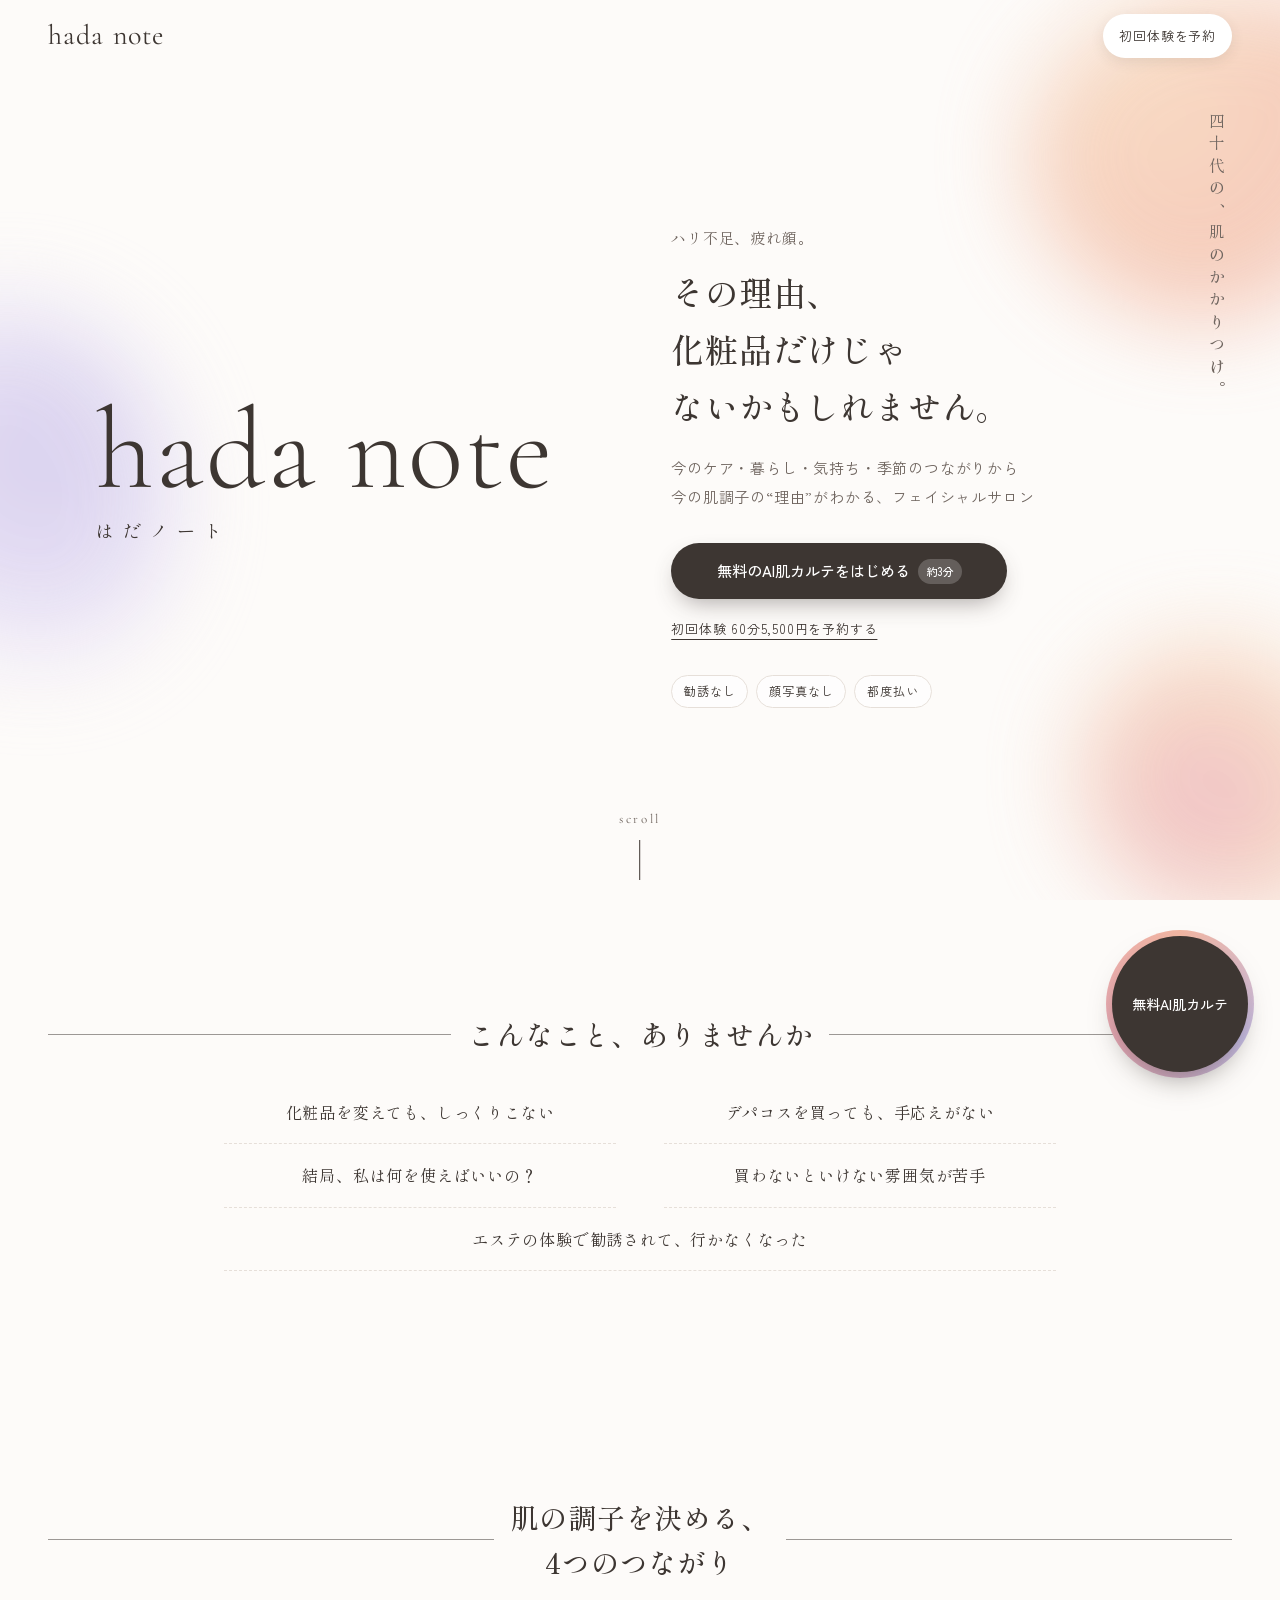
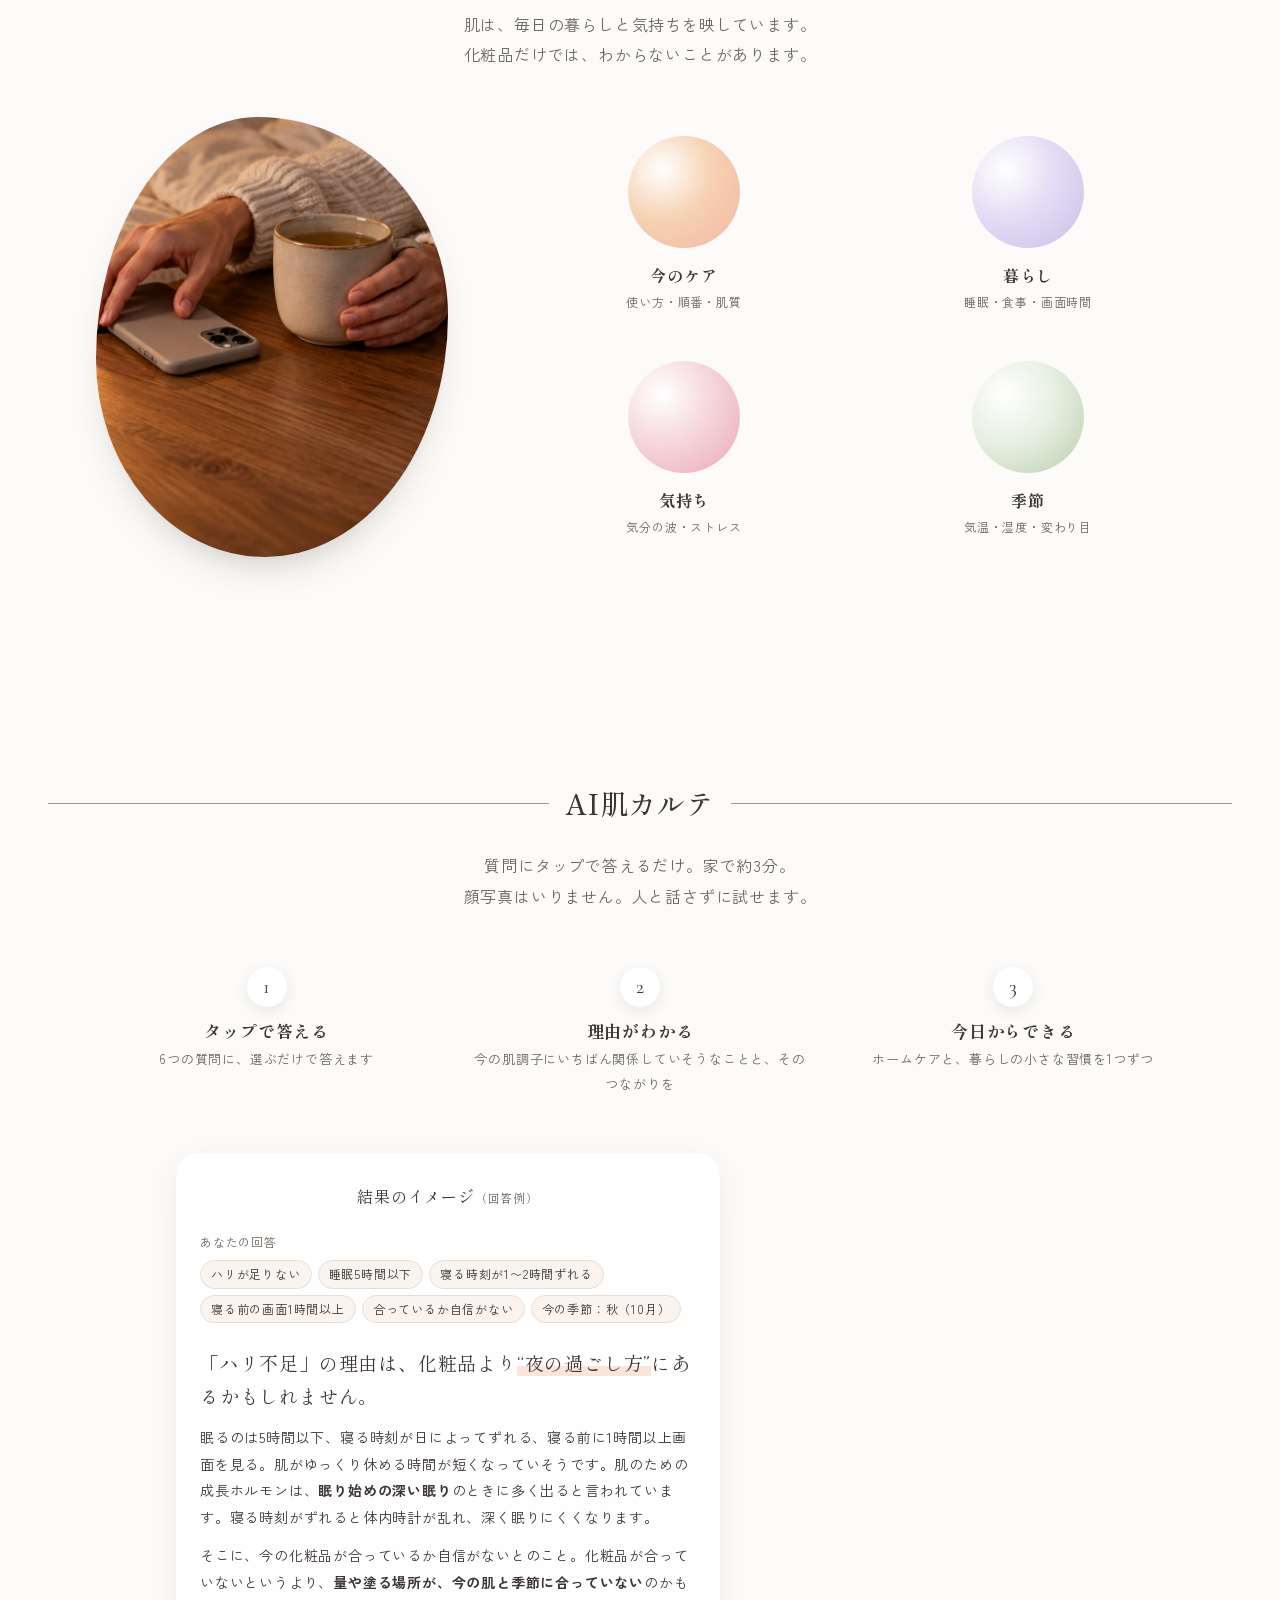
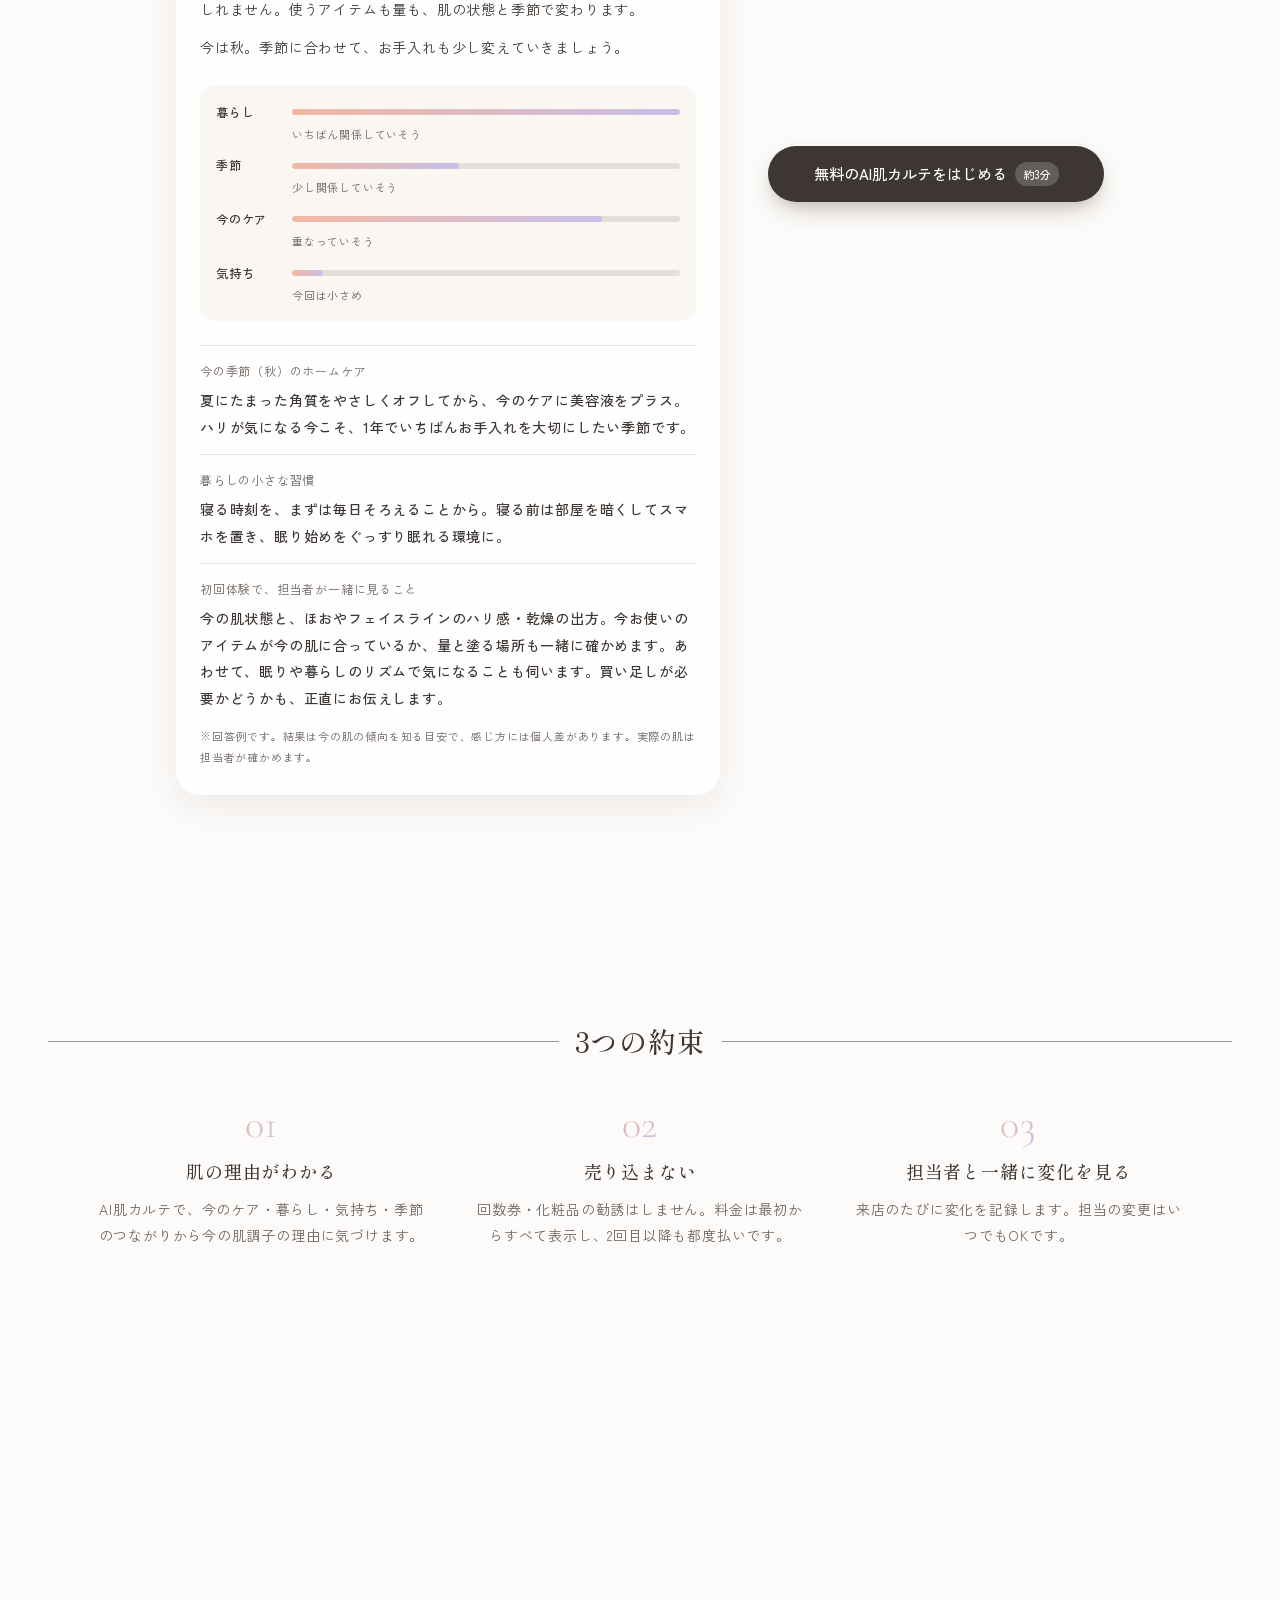
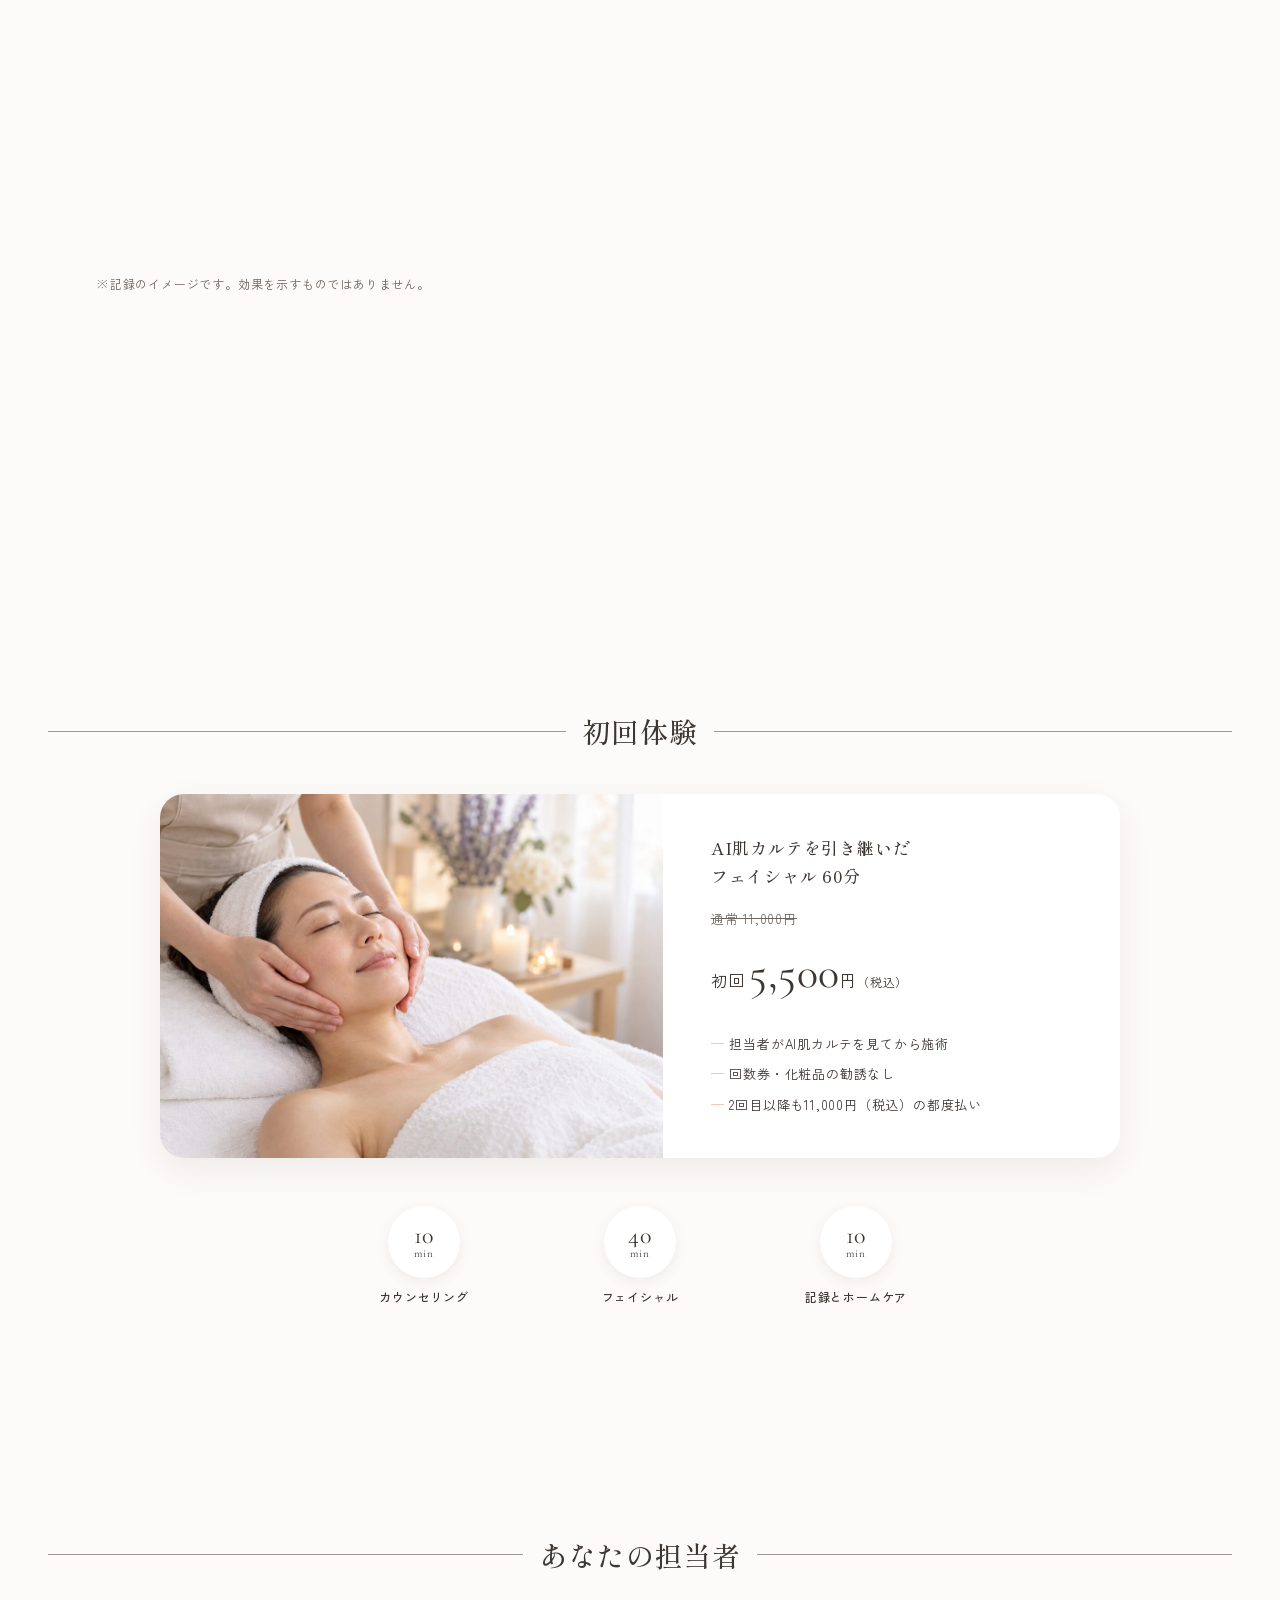
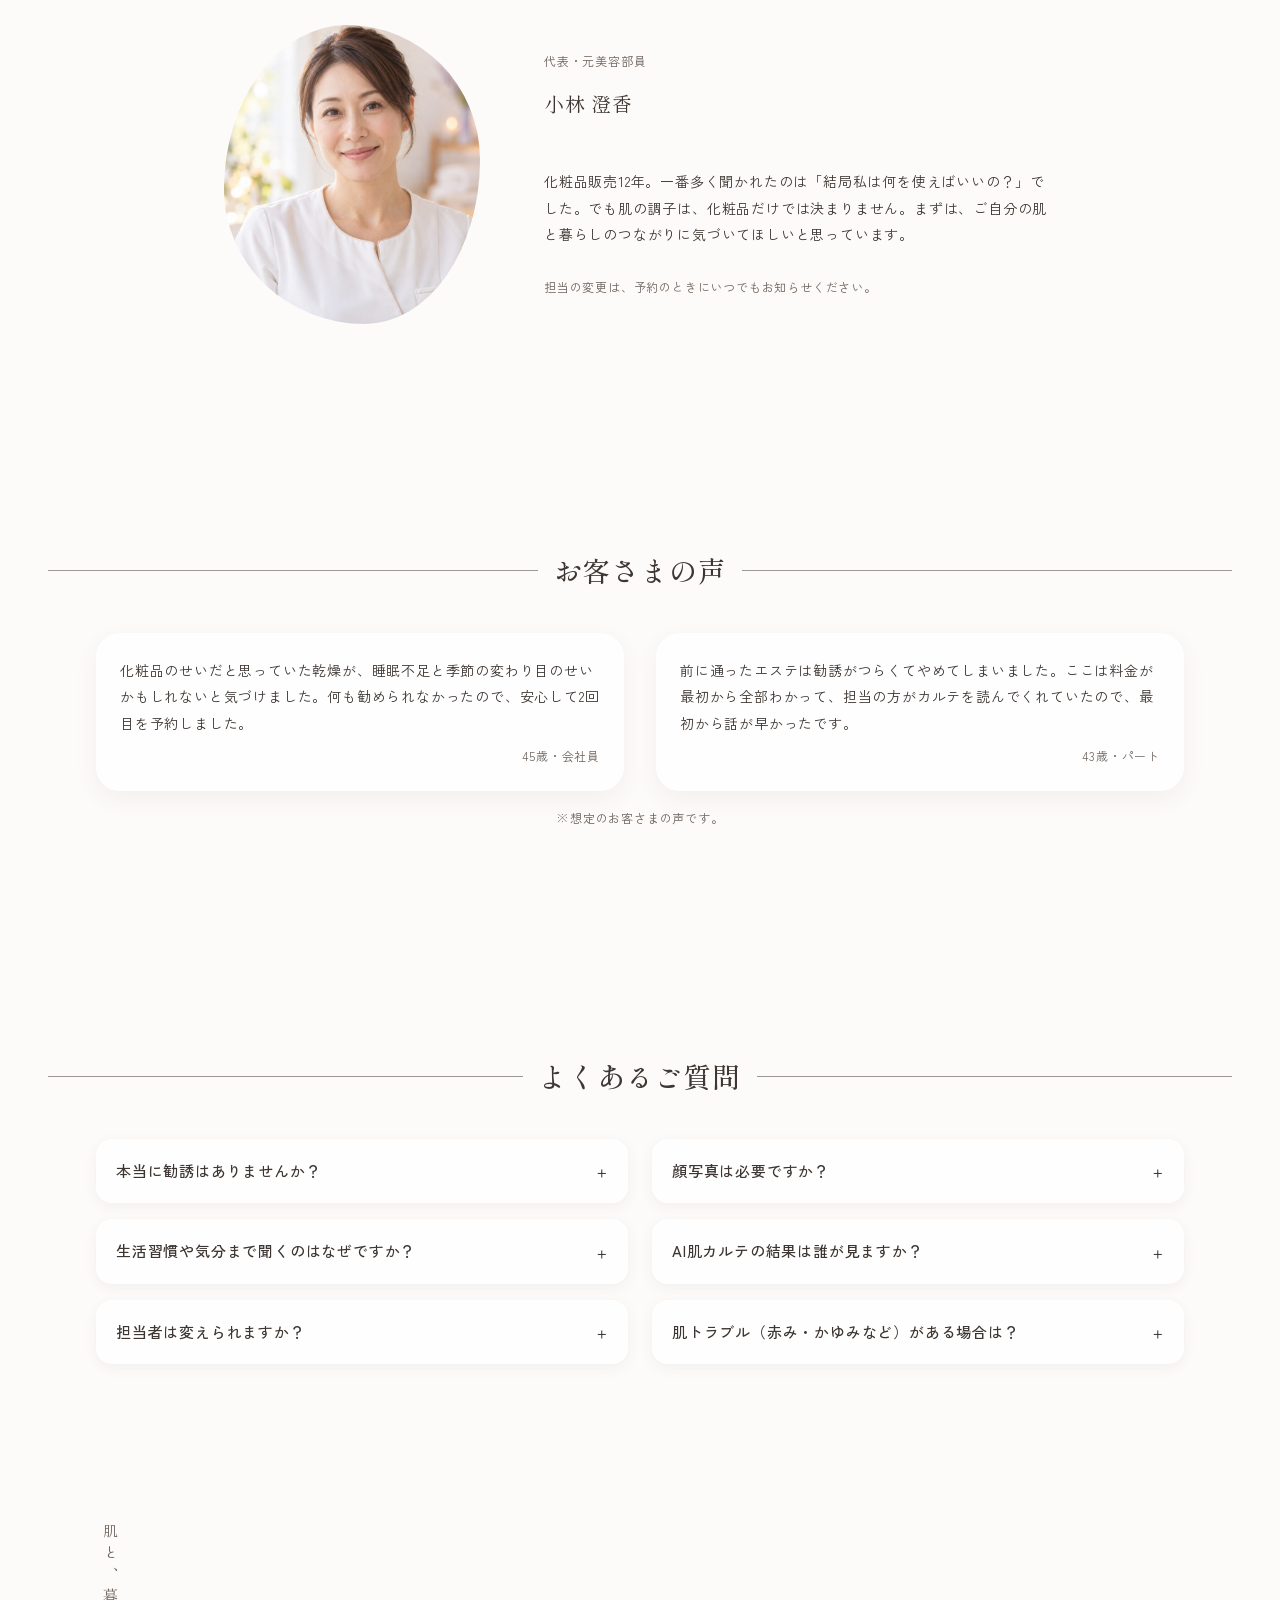
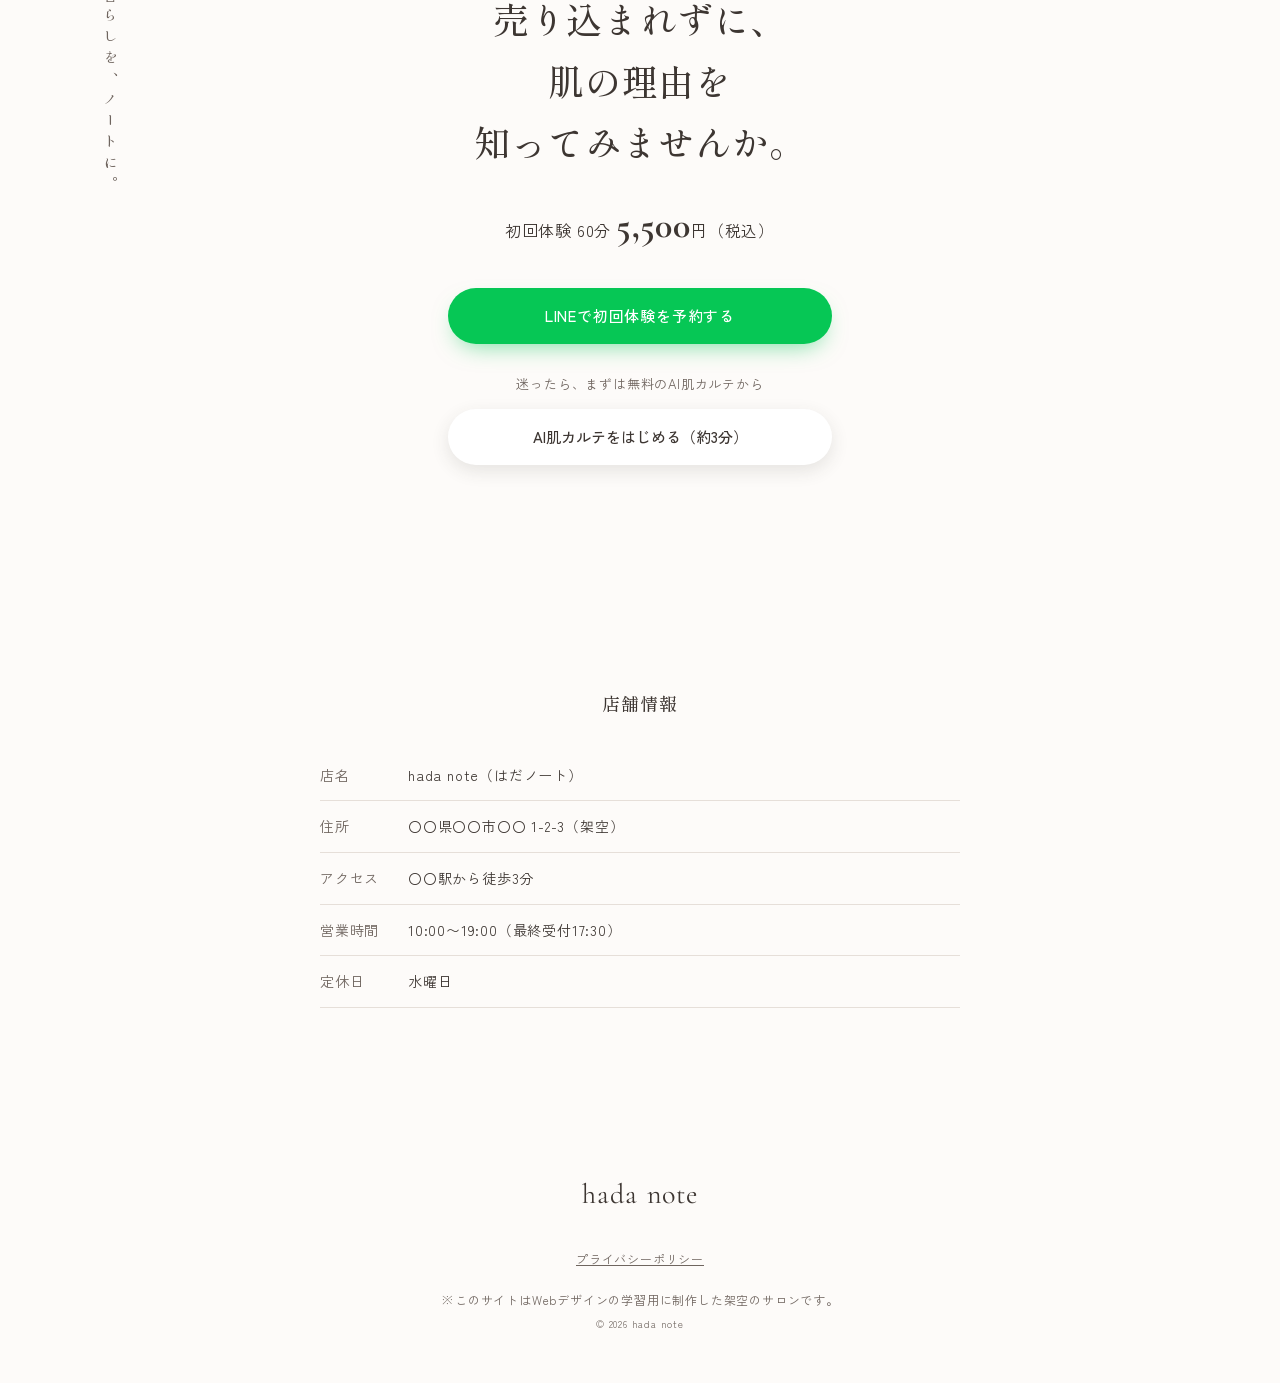
==== index.html @ f4e8c298 "first commit" ====
<!DOCTYPE html>
<html lang="ja">
<head>
  <meta charset="UTF-8">
  <meta name="viewport" content="width=device-width, initial-scale=1">
  <!-- 架空サロンの制作物のため、検索結果への登録とリンクの追跡をしないよう指定する -->
  <meta name="robots" content="noindex, nofollow">

  <!-- hada note（架空のフェイシャルサロン）LP｜デザイン：案D（白地＋漂う色の玉・縦書き・明朝） -->
  <title>hada note（はだノート）｜売り込まれずに、肌の理由がわかる。40代の肌のかかりつけサロン</title>
  <meta name="description" content="ハリ不足や疲れ顔が気になる40代へ。質問に答えるだけの無料「AI肌カルテ」で、今のケア・暮らし・気持ち・季節のつながりから今の肌調子の理由がわかります。回数券・化粧品の勧誘なし。初回体験60分5,500円（税込）。">
  <!-- canonical・og:url・og:image は、SNSや検索エンジンが読むので「https://〜」から始まる完全なURLで書く
       （ページ内の画像やCSSの読み込みは相対パスのまま） -->
  <link rel="canonical" href="https://yuraharu8910.github.io/hada-note-lp/">
  <meta property="og:type" content="website">
  <meta property="og:site_name" content="hada note（はだノート）">
  <meta property="og:locale" content="ja_JP">
  <meta property="og:title" content="hada note｜売り込まれずに、肌の理由がわかる。">
  <meta property="og:description" content="質問に答えるだけの無料「AI肌カルテ」から。勧誘なし・担当制の40代のためのフェイシャルサロン。">
  <meta property="og:url" content="https://yuraharu8910.github.io/hada-note-lp/">
  <meta property="og:image" content="https://yuraharu8910.github.io/hada-note-lp/images/ogp.jpg">
  <meta property="og:image:width" content="1200">
  <meta property="og:image:height" content="630">
  <meta name="twitter:card" content="summary_large_image">
  <!-- スマホのブラウザのバーの色（ページの地色に合わせる） -->
  <meta name="theme-color" content="#fdfbf9">
  <link rel="icon" href="images/favicon.png" type="image/png">
  <!-- iPhoneで「ホーム画面に追加」したときのアイコン（180×180） -->
  <link rel="apple-touch-icon" href="images/apple-touch-icon.png">

  <!-- Webフォント：英字＝Cormorant Garamond（肌idのロゴのような細いセリフ）／見出し＝Shippori Mincho／本文＝Zen Kaku Gothic New -->
  <link rel="preconnect" href="https://fonts.googleapis.com">
  <link rel="preconnect" href="https://fonts.gstatic.com" crossorigin>
  <link href="https://fonts.googleapis.com/css2?family=Cormorant+Garamond:wght@300;400&family=Shippori+Mincho:wght@400;500&family=Zen+Kaku+Gothic+New:wght@400;500;700&display=swap" rel="stylesheet">
  <link rel="stylesheet" href="style.css">
  <!-- AI肌カルテ（チャット）の見た目。LP本体のCSSと分けておくと、段階2・3で差し替えやすい -->
  <link rel="stylesheet" href="chatbot.css">

  <!-- 構造化データ（JSON-LD）：FAQの中身を検索エンジンに正しく伝えるための書き方。
       ページに表示しているFAQと同じ内容にしておくこと -->
  <script type="application/ld+json">
{
  "@context": "https://schema.org",
  "@type": "FAQPage",
  "mainEntity": [
    {
      "@type": "Question",
      "name": "本当に勧誘はありませんか？",
      "acceptedAnswer": {
        "@type": "Answer",
        "text": "回数券や化粧品の勧誘はしません。2回目以降は11,000円（税込）の都度払いです。"
      }
    },
    {
      "@type": "Question",
      "name": "顔写真は必要ですか？",
      "acceptedAnswer": {
        "@type": "Answer",
        "text": "AI肌カルテは質問に答えるだけで、顔写真は不要です。"
      }
    },
    {
      "@type": "Question",
      "name": "生活習慣や気分まで聞くのはなぜですか？",
      "acceptedAnswer": {
        "@type": "Answer",
        "text": "肌の調子は、睡眠や食事、気持ちの浮き沈み、季節によっても変わるからです。答えたくない質問は飛ばせます。"
      }
    },
    {
      "@type": "Question",
      "name": "AI肌カルテの結果は誰が見ますか？",
      "acceptedAnswer": {
        "@type": "Answer",
        "text": "予約された場合のみ、担当者が施術前に確認します。扱いはプライバシーポリシーに記載しています。"
      }
    },
    {
      "@type": "Question",
      "name": "担当者は変えられますか？",
      "acceptedAnswer": {
        "@type": "Answer",
        "text": "いつでも変更できます。予約時にお知らせください。"
      }
    },
    {
      "@type": "Question",
      "name": "肌トラブル（赤み・かゆみなど）がある場合は？",
      "acceptedAnswer": {
        "@type": "Answer",
        "text": "施術はお控えいただき、皮膚科の受診をおすすめしています。"
      }
    }
  ]
}
  </script>
</head>
<body>

  <!-- ページ全体の後ろで漂う、ぼかしたグラデーションの形（肌idの色の玉）
       position: fixed なのでスクロールしても画面に残り、セクションごとに見え方が変わる -->
  <div class="blobs" aria-hidden="true">
    <span class="blob b1"></span>
    <span class="blob b2"></span>
    <span class="blob b3"></span>
  </div>

  <header class="header" id="header">
    <a href="#top" class="logo" aria-label="hada note トップへ">hada note</a>
    <a href="#reserve" class="header-cta" data-track="cta_header">初回体験を予約</a>
  </header>

  <main id="top">

    <!-- =========================================================
         ② FV：中央に大きなロゴ、右に縦書きの一文（肌idのFV構成）
         写真を使わないので、素材が揃う前から完成形に近い見え方になる
         ========================================================= -->
    <section class="fv" id="fv">
      <p class="fv-vertical" aria-hidden="true">四十代の、肌のかかりつけ。</p>
      <p class="fv-logo">hada note<span>はだノート</span></p>

      <div class="fv-body">
        <p class="fv-lead">ハリ不足、疲れ顔。</p>
        <h1 class="fv-title">その理由、<br>化粧品だけじゃ<br>ないかもしれません。</h1>
        <p class="fv-sub">今のケア・暮らし・気持ち・季節のつながりから<br>今の肌調子の“理由”がわかる、フェイシャルサロン</p>
        <button type="button" class="btn btn-primary js-open-karte" data-track="karte_start_fv">
          無料のAI肌カルテをはじめる<small>約3分</small>
        </button>
        <a href="#reserve" class="link-arrow" data-track="cta_fv_reserve">初回体験 60分5,500円を予約する</a>
        <ul class="badges">
          <li>勧誘なし</li><li>顔写真なし</li><li>都度払い</li>
        </ul>
      </div>
      <p class="scroll" aria-hidden="true">scroll</p>
    </section>

    <!-- ③ 共感 -->
    <section class="section worries">
      <h2 class="section-title fade-in"><span>こんなこと、ありませんか</span></h2>
      <ul class="check-list">
        <li class="fade-in">化粧品を変えても、しっくりこない</li>
        <li class="fade-in">デパコスを買っても、手応えがない</li>
        <li class="fade-in">結局、私は何を使えばいいの？</li>
        <li class="fade-in">買わないといけない雰囲気が苦手</li>
        <li class="fade-in">エステの体験で勧誘されて、行かなくなった</li>
      </ul>
    </section>

    <!-- =========================================================
         ④ 理由：4つのつながりを、色の玉で見せる
         ========================================================= -->
    <section class="section reasons">
      <!-- 見出しの左右に細い線が伸びる（肌idの「肌の基本チェック」の見出し） -->
      <h2 class="section-title fade-in"><span>肌の調子を決める、<br>4つのつながり</span></h2>
      <!-- .pc-grid：PC（1024px以上）でだけ2列に並べるための入れ物 -->
      <div class="pc-grid">
      <p class="section-text fade-in">肌は、毎日の暮らしと気持ちを映しています。<br>化粧品だけでは、わからないことがあります。</p>
      <!-- 色の玉と同じ、ゆがんだ丸で切り抜いた動画（写真がないと「どんなお店？」が伝わらないため） -->
      <div class="concept-media fade-in">
        <div class="concept-blob ph">
          <video autoplay muted loop playsinline preload="none" poster="images/concept01.jpg" aria-hidden="true">
            <source src="videos/concept01.mp4" type="video/mp4">
          </video>
        </div>
      </div>
      <ul class="orbs">
        <li class="fade-in"><span class="orb o1"></span><b>今のケア</b>使い方・順番・肌質</li>
        <li class="fade-in"><span class="orb o2"></span><b>暮らし</b>睡眠・食事・画面時間</li>
        <li class="fade-in"><span class="orb o3"></span><b>気持ち</b>気分の波・ストレス</li>
        <li class="fade-in"><span class="orb o4"></span><b>季節</b>気温・湿度・変わり目</li>
      </ul>
      </div>
    </section>

    <!-- ⑤ AI肌カルテ -->
    <section class="section karte" id="karte">
      <h2 class="section-title fade-in"><span>AI肌カルテ</span></h2>
      <p class="section-text fade-in">質問にタップで答えるだけ。家で約3分。<br>顔写真はいりません。人と話さずに試せます。</p>

      <ol class="steps">
        <li class="fade-in"><span>1</span><b>タップで答える</b><p>6つの質問に、選ぶだけで答えます</p></li>
        <li class="fade-in"><span>2</span><b>理由がわかる</b><p>今の肌調子にいちばん関係していそうなことと、そのつながりを</p></li>
        <li class="fade-in"><span>3</span><b>今日からできる</b><p>ホームケアと、暮らしの小さな習慣を1つずつ</p></li>
      </ol>

      <div class="pc-grid">
      <!-- 結果のイメージ：6つの質問への「回答例」から、理由をつなげて返す見本
           ありきたりな一般論ではなく「あなたの答えだと、こうつながる」が伝わるように -->
      <div class="result-card fade-in">
        <p class="result-head">結果のイメージ<small>（回答例）</small></p>

        <!-- この人の回答（6問のうち4つを抜粋） -->
        <p class="result-label">あなたの回答</p>
        <ul class="result-answers">
          <li>ハリが足りない</li>
          <li>睡眠5時間以下</li>
          <li>寝る時刻が1〜2時間ずれる</li>
          <li>寝る前の画面1時間以上</li>
          <li>合っているか自信がない</li>
          <li>今の季節：秋（10月）</li>
        </ul>

        <!-- いちばん伝えたい「理由」を見出しにする -->
        <p class="result-title">「ハリ不足」の理由は、化粧品より<mark>“夜の過ごし方”</mark>にあるかもしれません。</p>
        <p class="result-body">眠るのは5時間以下、寝る時刻が日によってずれる、寝る前に1時間以上画面を見る。肌がゆっくり休める時間が短くなっていそうです。肌のための成長ホルモンは、<b>眠り始めの深い眠り</b>のときに多く出ると言われています。寝る時刻がずれると体内時計が乱れ、深く眠りにくくなります。</p>
        <p class="result-body">そこに、今の化粧品が合っているか自信がないとのこと。化粧品が合っていないというより、<b>量や塗る場所が、今の肌と季節に合っていない</b>のかもしれません。使うアイテムも量も、肌の状態と季節で変わります。</p>
        <p class="result-body">今は秋。季節に合わせて、お手入れも少し変えていきましょう。</p>

        <!-- 4つのつながりのうち、どれがどのくらい関係していそうか -->
        <ul class="result-links" aria-label="4つのつながりの関係の強さ">
          <li><span>暮らし</span><i style="--w:100%"></i><em>いちばん関係していそう</em></li>
          <li><span>季節</span><i style="--w:43%"></i><em>少し関係していそう</em></li>
          <li><span>今のケア</span><i style="--w:80%"></i><em>重なっていそう</em></li>
          <li><span>気持ち</span><i style="--w:8%"></i><em>今回は小さめ</em></li>
        </ul>

        <dl class="result-advice">
          <dt>今の季節（秋）のホームケア</dt>
          <dd>夏にたまった角質をやさしくオフしてから、今のケアに美容液をプラス。ハリが気になる今こそ、1年でいちばんお手入れを大切にしたい季節です。</dd>
          <dt>暮らしの小さな習慣</dt>
          <dd>寝る時刻を、まずは毎日そろえることから。寝る前は部屋を暗くしてスマホを置き、眠り始めをぐっすり眠れる環境に。</dd>
          <dt>初回体験で、担当者が一緒に見ること</dt>
          <dd>今の肌状態と、ほおやフェイスラインのハリ感・乾燥の出方。今お使いのアイテムが今の肌に合っているか、量と塗る場所も一緒に確かめます。あわせて、眠りや暮らしのリズムで気になることも伺います。買い足しが必要かどうかも、正直にお伝えします。</dd>
        </dl>
        <p class="result-note">※回答例です。結果は今の肌の傾向を知る目安で、感じ方には個人差があります。実際の肌は担当者が確かめます。</p>
      </div>

      <button type="button" class="btn btn-primary js-open-karte" data-track="karte_start_section">
        無料のAI肌カルテをはじめる<small>約3分</small>
      </button>
      </div>
    </section>

    <!-- ⑥ 3つの約束（勧誘が不安な人のために、記録より先に置く） -->
    <section class="section promises">
      <h2 class="section-title fade-in"><span>3つの約束</span></h2>
      <ol class="promise-list">
        <li class="fade-in"><span class="promise-num">01</span><h3>肌の理由がわかる</h3><p>AI肌カルテで、今のケア・暮らし・気持ち・季節のつながりから今の肌調子の理由に気づけます。</p></li>
        <li class="fade-in"><span class="promise-num">02</span><h3>売り込まない</h3><p>回数券・化粧品の勧誘はしません。料金は最初からすべて表示し、2回目以降も都度払いです。</p></li>
        <li class="fade-in"><span class="promise-num">03</span><h3>担当者と一緒に変化を見る</h3><p>来店のたびに変化を記録します。担当の変更はいつでもOKです。</p></li>
      </ol>
    </section>

    <!-- =========================================================
         ⑦ 肌の記録：肌idの「肌の記録」グラフの見せ方
         SVGの線が、画面に入ると左から描かれる（script.js → .is-drawn）
         数値は「ご自身で感じる肌の調子」の5段階。効果を示すものではないことを明記
         ========================================================= -->
    <section class="section record">
      <h2 class="section-title fade-in"><span>担当者と一緒に、<br>肌の記録をつける</span></h2>
      <div class="pc-grid">
      <p class="section-text fade-in">AI肌カルテを担当者が引き継ぎ、来店のたびに記録。<br>「なんとなく」の変化を、一緒に見ていきます。</p>

      <figure class="graph fade-in">
        <figcaption>肌の調子（ご自身の5段階の感じ方）</figcaption>
        <svg id="recordGraph" viewBox="0 0 320 180" role="img" aria-label="来店ごとの肌の調子の記録のイメージ。1回目2、2回目3、3回目2.5、4回目3.5、5回目4">
          <defs>
            <linearGradient id="lineGrad" x1="0" x2="1">
              <stop offset="0" stop-color="#e8a48f"/><stop offset="1" stop-color="#a99ad6"/>
            </linearGradient>
          </defs>
          <!-- 横の目盛り線（上から5・4・3・2・1） -->
          <g class="grid"><line x1="30" x2="310" y1="20" y2="20"/><line x1="30" x2="310" y1="50" y2="50"/><line x1="30" x2="310" y1="80" y2="80"/><line x1="30" x2="310" y1="110" y2="110"/><line x1="30" x2="310" y1="140" y2="140"/></g>
          <g class="axis"><text x="18" y="24">5</text><text x="18" y="54">4</text><text x="18" y="84">3</text><text x="18" y="114">2</text><text x="18" y="144">1</text></g>
          <!-- 記録の線（pathLength=1 にすると、dasharray を 1 で指定できて描く演出が楽） -->
          <path class="line" pathLength="1" d="M50 110 L110 80 L170 95 L230 65 L290 50"/>
          <g class="dots"><circle cx="50" cy="110" r="4"/><circle cx="110" cy="80" r="4"/><circle cx="170" cy="95" r="4"/><circle cx="230" cy="65" r="4"/><circle cx="290" cy="50" r="4"/></g>
          <g class="axis x"><text x="50" y="166">1回目</text><text x="110" y="166">2回目</text><text x="170" y="166">3回目</text><text x="230" y="166">4回目</text><text x="290" y="166">5回目</text></g>
        </svg>
        <p class="graph-memo"><b>3回目のメモ</b>季節の変わり目で乾燥。寝る前のスマホ時間を短くしてみる。</p>
      </figure>
      <p class="note">※記録のイメージです。効果を示すものではありません。</p>
      </div>
    </section>

    <!-- ⑧ 初回体験 -->
    <section class="section menu" id="menu">
      <h2 class="section-title fade-in"><span>初回体験</span></h2>
      <div class="menu-card fade-in">
        <div class="menu-image ph">
          <img src="images/treatment.jpg" alt="フェイシャルの施術の様子" width="1200" height="800" loading="lazy">
        </div>
        <div class="menu-info">
        <h3 class="menu-name">AI肌カルテを引き継いだ<br>フェイシャル 60分</h3>
        <p class="price"><span class="price-normal">通常 11,000円</span><span class="price-first">初回 <b>5,500</b>円<small>（税込）</small></span></p>
        <ul class="menu-points">
          <li>担当者がAI肌カルテを見てから施術</li>
          <li>回数券・化粧品の勧誘なし</li>
          <li>2回目以降も11,000円（税込）の都度払い</li>
        </ul>
        </div>
      </div>
      <ol class="flow">
        <li class="fade-in"><span>10<small>min</small></span><b>カウンセリング</b></li>
        <li class="fade-in"><span>40<small>min</small></span><b>フェイシャル</b></li>
        <li class="fade-in"><span>10<small>min</small></span><b>記録とホームケア</b></li>
      </ol>
    </section>

    <!-- ⑨ スタッフ -->
    <section class="section staff">
      <h2 class="section-title fade-in"><span>あなたの担当者</span></h2>
      <div class="pc-grid">
      <div class="staff-photo ph fade-in">
        <img src="images/staff.jpg" alt="担当者の写真" width="720" height="900" loading="lazy">
      </div>
      <p class="staff-role fade-in">代表・元美容部員</p>
      <!-- 架空サロンの担当者名。実在の人物を紹介するものではない -->
      <p class="staff-name fade-in">小林 澄香</p>
      <p class="staff-message fade-in">化粧品販売12年。一番多く聞かれたのは「結局私は何を使えばいいの？」でした。でも肌の調子は、化粧品だけでは決まりません。まずは、ご自分の肌と暮らしのつながりに気づいてほしいと思っています。</p>
      <p class="note">担当の変更は、予約のときにいつでもお知らせください。</p>
      </div>
    </section>

    <!-- ⑩ 声（※想定） -->
    <section class="section voices">
      <h2 class="section-title fade-in"><span>お客さまの声</span></h2>
      <ul class="voice-list">
        <li class="fade-in"><p>化粧品のせいだと思っていた乾燥が、睡眠不足と季節の変わり目のせいかもしれないと気づけました。何も勧められなかったので、安心して2回目を予約しました。</p><span>45歳・会社員</span></li>
        <li class="fade-in"><p>前に通ったエステは勧誘がつらくてやめてしまいました。ここは料金が最初から全部わかって、担当の方がカルテを読んでくれていたので、最初から話が早かったです。</p><span>43歳・パート</span></li>
      </ul>
      <p class="note">※想定のお客さまの声です。</p>
    </section>

    <!-- ⑪ FAQ -->
    <section class="section faq" id="faq">
      <h2 class="section-title fade-in"><span>よくあるご質問</span></h2>
      <div class="faq-list">
        <details><summary>本当に勧誘はありませんか？</summary><p>回数券や化粧品の勧誘はしません。2回目以降は11,000円（税込）の都度払いです。</p></details>
        <details><summary>顔写真は必要ですか？</summary><p>AI肌カルテは質問に答えるだけで、顔写真は不要です。</p></details>
        <details><summary>生活習慣や気分まで聞くのはなぜですか？</summary><p>肌の調子は、睡眠や食事、気持ちの浮き沈み、季節によっても変わるからです。答えたくない質問は飛ばせます。</p></details>
        <details><summary>AI肌カルテの結果は誰が見ますか？</summary><p>予約された場合のみ、担当者が施術前に確認します。扱いはプライバシーポリシーに記載しています。</p></details>
        <details><summary>担当者は変えられますか？</summary><p>いつでも変更できます。予約時にお知らせください。</p></details>
        <details><summary>肌トラブル（赤み・かゆみなど）がある場合は？</summary><p>施術はお控えいただき、皮膚科の受診をおすすめしています。</p></details>
      </div>
    </section>

    <!-- ⑫ 最終CTA -->
    <section class="section reserve" id="reserve">
      <p class="reserve-vertical" aria-hidden="true">肌と、暮らしを、ノートに。</p>
      <h2 class="reserve-title">売り込まれずに、<br>肌の理由を<br>知ってみませんか。</h2>
      <p class="reserve-price">初回体験 60分 <b>5,500</b>円（税込）</p>
      <a href="https://line.me/" class="btn btn-line" target="_blank" rel="noopener" data-track="cta_line_reserve">LINEで初回体験を予約する</a>
      <p class="reserve-sub">迷ったら、まずは無料のAI肌カルテから</p>
      <button type="button" class="btn btn-outline js-open-karte" data-track="karte_start_reserve">AI肌カルテをはじめる（約3分）</button>
    </section>

    <!-- ⑬ 店舗情報（架空） -->
    <section class="section access">
      <h2 class="section-title small"><span>店舗情報</span></h2>
      <dl class="access-list">
        <dt>店名</dt><dd>hada note（はだノート）</dd>
        <dt>住所</dt><dd>〇〇県〇〇市〇〇 1-2-3（架空）</dd>
        <dt>アクセス</dt><dd>〇〇駅から徒歩3分</dd>
        <dt>営業時間</dt><dd>10:00〜19:00（最終受付17:30）</dd>
        <dt>定休日</dt><dd>水曜日</dd>
      </dl>
    </section>
  </main>

  <footer class="footer">
    <p class="logo">hada note</p>
    <a href="privacy.html" class="footer-link">プライバシーポリシー</a>
    <p class="copy">※このサイトはWebデザインの学習用に制作した架空のサロンです。</p>
    <small>&copy; 2026 hada note</small>
  </footer>

  <div class="sticky-cta" id="stickyCta">
    <button type="button" class="btn btn-primary js-open-karte" data-track="karte_start_sticky">無料AI肌カルテ</button>
    <a href="#reserve" class="btn btn-sub" data-track="cta_sticky_reserve">初回5,500円で予約</a>
  </div>

  <dialog class="karte-dialog" id="karteDialog" aria-labelledby="karteTitle">
    <div class="karte-head">
      <p id="karteTitle">AI肌カルテ</p>
      <button type="button" class="karte-close" id="karteClose" aria-label="閉じる">×</button>
    </div>
    <!-- 進み具合のバー（chatbot.js が幅を変える） -->
    <div class="hnk-progress" aria-hidden="true"><span id="hnkProgress"></span></div>
    <!-- 会話の表示エリア。aria-live="polite"：新しいメッセージを読み上げソフトに伝える -->
    <div class="karte-body hnk-log" id="hnkLog" aria-live="polite"></div>
    <!-- 選択肢のボタンが入る場所 -->
    <div class="hnk-choices" id="hnkChoices"></div>
  </dialog>

  <script src="script.js"></script>
  <script src="chatbot.js"></script>
</body>
</html>
---- style.css ----
/* =========================================================
   hada note LP ｜ 案D「グラデーション」style.css
   参考：花王 SOFINA 肌id（白地＋漂う色の玉、縦書き、線の入った見出し、記録グラフ）
   肌idの色は鮮やかなので、hada note向けにピーチ・アプリコット・ラベンダーに落ち着かせている
   ========================================================= */

:root {
  --c-bg: #fdfbf9;          /* ほんのり温かい白 */
  --c-text: #3d3632;        /* 本文（こげ茶寄りの黒） */
  --c-muted: #6f655f;       /* 補足（白地でコントラスト4.5以上） */
  --c-line: #e6dfd9;        /* 細い線 */
  --c-dark: #3d3632;        /* メインボタン */
  --c-peach: #f2b7a3;
  --c-apricot: #f6d2b3;
  --c-lav: #c8bfe8;
  --c-rose: #e9a9b6;
  --c-line-green: #06c755;
  --f-en: "Cormorant Garamond", serif;
  --f-mincho: "Shippori Mincho", serif;
  --f-ja: "Zen Kaku Gothic New", sans-serif;
}

*, *::before, *::after { box-sizing: border-box; margin: 0; padding: 0; }
html { font-size: 16px; scroll-behavior: smooth; }
body {
  font-family: var(--f-ja); color: var(--c-text); background: var(--c-bg);
  line-height: 1.9; letter-spacing: 0.05em; -webkit-font-smoothing: antialiased;
  overflow-x: hidden;       /* 色の玉が画面の外にはみ出しても横スクロールさせない */
}
img, video { display: block; width: 100%; height: 100%; object-fit: cover; }
ul, ol { list-style: none; }
a { color: inherit; }
button { font: inherit; cursor: pointer; border: none; background: none; color: inherit; }
:focus-visible { outline: 2px solid #8a7bc4; outline-offset: 3px; }

.ph { position: relative; overflow: hidden; background: #efe8e2; }
.ph.is-missing img, .ph.is-missing video { visibility: hidden; }
.ph.is-missing::after { content: "素材を差し替え"; position: absolute; inset: 0; display: grid; place-items: center; font-size: 0.75rem; color: var(--c-muted); }

/* ---------- 漂う色の玉（ページ全体の背景） ----------
   ぼかし（filter: blur）をかけた円を、ゆっくり動かすだけ。
   z-index: -1 で文字の後ろへ。pointer-events: none でタップの邪魔をしない */
.blobs { position: fixed; inset: 0; z-index: -1; pointer-events: none; overflow: hidden; }
.blob { position: absolute; border-radius: 50%; filter: blur(28px); opacity: 0.75; will-change: transform; } /* will-change：動かす前提をブラウザに伝えて、スマホでもカクつきにくくする */
.b1 { width: 16rem; height: 13rem; top: 6%; right: -5rem; background: radial-gradient(circle at 30% 30%, var(--c-apricot), var(--c-peach) 60%, transparent 72%); animation: float1 18s ease-in-out infinite; }
.b2 { width: 13rem; height: 15rem; top: 42%; left: -6rem; background: radial-gradient(circle at 60% 40%, var(--c-lav), #e4dcf5 55%, transparent 72%); animation: float2 22s ease-in-out infinite; }
.b3 { width: 12rem; height: 11rem; bottom: 4%; right: -3rem; background: radial-gradient(circle at 40% 60%, var(--c-rose), var(--c-apricot) 58%, transparent 72%); animation: float1 26s ease-in-out infinite reverse; }
/* translate＝位置をずらす／rotate＝回す。形もゆっくり変える（border-radiusの値を変える） */
@keyframes float1 {
  0%, 100% { transform: translate(0, 0) rotate(0deg); border-radius: 50% 45% 55% 50%; }
  50% { transform: translate(-2.5rem, 3rem) rotate(25deg); border-radius: 40% 60% 45% 55%; }
}
@keyframes float2 {
  0%, 100% { transform: translate(0, 0) rotate(0deg); border-radius: 55% 45% 50% 50%; }
  50% { transform: translate(3rem, -2rem) rotate(-20deg); border-radius: 45% 55% 60% 40%; }
}

/* ---------- ヘッダー ---------- */
.header {
  position: fixed; inset: 0 0 auto; z-index: 50;
  display: flex; align-items: center; justify-content: space-between;
  height: 3.5rem; padding: 0 1.25rem; transition: background .3s, box-shadow .3s;
}
.header.is-scrolled { background: rgba(253,251,249,.85); -webkit-backdrop-filter: blur(8px); backdrop-filter: blur(8px); box-shadow: 0 1px 0 var(--c-line); }
.logo { font-family: var(--f-en); font-size: 1.5rem; font-weight: 400; text-decoration: none; letter-spacing: 0.04em; }
.header-cta { font-size: 0.8125rem; text-decoration: none; min-height: 2.75rem; display: inline-flex; align-items: center; padding: 0 1rem; border-radius: 999px; background: #fff; box-shadow: 0 4px 14px rgba(61,54,50,.1); }

/* ---------- FV ---------- */
.fv { position: relative; min-height: 100svh; padding: 7rem 1.5rem 4rem; text-align: center; }
/* 縦書き：writing-mode: vertical-rl で右から左へ縦に流れる */
.fv-vertical { position: absolute; top: 5rem; right: 1.25rem; writing-mode: vertical-rl; font-family: var(--f-mincho); font-size: 0.8125rem; letter-spacing: 0.4em; color: var(--c-muted); }
.fv-logo { font-family: var(--f-en); font-weight: 300; font-size: 3.75rem; line-height: 1; letter-spacing: 0.02em; }
.fv-logo span { display: block; margin-top: 0.75rem; font-family: var(--f-mincho); font-size: 0.875rem; letter-spacing: 0.5em; }
.fv-body { margin-top: 3rem; }
/* FVの登場アニメーション（ページを開いた直後に1回だけ）。animation-delay で順番に出す */
@keyframes fvIn { from { opacity: 0; transform: translateY(14px); } to { opacity: 1; transform: none; } }
@keyframes fvLogo { from { opacity: 0; letter-spacing: 0.12em; } to { opacity: 1; letter-spacing: 0.02em; } }
.fv-logo { animation: fvLogo 1.6s ease-out backwards; }
.fv-vertical { animation: fvIn 1.2s ease-out .6s backwards; }
.fv-lead { animation: fvIn 1s ease-out .5s backwards; }
.fv-title { animation: fvIn 1s ease-out .7s backwards; }
.fv-sub { animation: fvIn 1s ease-out .9s backwards; }
.fv-body .btn, .fv-body .link-arrow, .fv-body .badges { animation: fvIn 1s ease-out 1.1s backwards; }
.fv-lead { font-family: var(--f-mincho); font-size: 0.9375rem; color: var(--c-muted); }
.fv-title { margin-top: 0.75rem; font-family: var(--f-mincho); font-weight: 500; font-size: 1.625rem; line-height: 1.7; }
.fv-sub { margin: 1.25rem 0 2rem; font-size: 0.8125rem; color: var(--c-muted); }
.badges { display: flex; justify-content: center; gap: 0.5rem; margin-top: 1.5rem; }
.badges li { font-size: 0.75rem; padding: 0.25rem 0.75rem; border: 1px solid var(--c-line); border-radius: 999px; background: rgba(255,255,255,.6); }
.scroll { position: absolute; left: 50%; bottom: 1.25rem; transform: translateX(-50%); font-family: var(--f-en); font-size: 0.8125rem; letter-spacing: 0.2em; color: var(--c-muted); }
/* 細い線が上から下へ流れる「scroll」の合図 */
.scroll::after { content: ""; display: block; width: 1px; height: 2.5rem; margin: 0.5rem auto 0; background: var(--c-text); transform-origin: top; animation: scrollLine 2s ease-in-out infinite; }
@keyframes scrollLine { 0% { transform: scaleY(0); } 50% { transform: scaleY(1); transform-origin: top; } 51% { transform-origin: bottom; } 100% { transform: scaleY(0); transform-origin: bottom; } }

/* ---------- ボタン（肌idのような、白くて丸い、影のついたボタン） ---------- */
.btn {
  display: flex; align-items: center; justify-content: center; gap: 0.5rem;
  width: 100%; max-width: 21rem; margin: 0 auto; min-height: 3.5rem; padding: 0.75rem 1.5rem;
  font-size: 0.9375rem; font-weight: 500; text-decoration: none; border-radius: 999px;
  transition: transform .25s, box-shadow .25s;
}
.btn-primary { background: var(--c-dark); color: #fff; box-shadow: 0 10px 24px -8px rgba(61,54,50,.45); }
.btn small { font-size: 0.6875rem; padding: 0.125rem 0.5rem; border-radius: 999px; background: rgba(255,255,255,.2); }
.btn-line { background: var(--c-line-green); color: #fff; box-shadow: 0 10px 24px -10px rgba(6,199,85,.6); }
.btn-outline { background: #fff; color: var(--c-text); box-shadow: 0 6px 18px rgba(61,54,50,.12); }
.btn-sub { background: #fff; color: var(--c-text); box-shadow: 0 4px 14px rgba(61,54,50,.12); }
/* 文字リンクもタップしやすいよう、高さを44px以上にする */
.link-arrow { display: inline-flex; align-items: center; min-height: 2.75rem; margin-top: 0.5rem; font-size: 0.8125rem; text-underline-offset: 0.35em; }
@media (hover: hover) and (pointer: fine) {
  .btn:hover { transform: translateY(-2px); }
}

/* ---------- セクション共通 ---------- */
.section { position: relative; padding: 5rem 1.5rem; }
/* 見出しの左右に、画面の端まで細い線（肌idの見出し） */
.section-title {
  display: flex; align-items: center; gap: 1rem; margin: 0 -1.5rem;
  font-family: var(--f-mincho); font-weight: 500; font-size: 1.375rem; line-height: 1.6; text-align: center;
}
.section-title::before, .section-title::after { content: ""; flex: 1; height: 1px; background: var(--c-text); opacity: .5; transform: scaleX(0); transition: transform 1.2s cubic-bezier(.65,0,.35,1) .2s; }
/* 見出しが画面に入ったら、左右の線が文字の側から外へ伸びる */
.section-title::before { transform-origin: right; }
.section-title::after { transform-origin: left; }
.section-title.is-visible::before, .section-title.is-visible::after { transform: scaleX(1); }
.section-title span { flex: none; max-width: 80%; }
.section-title.small { font-size: 1.125rem; }
.section-text { margin-top: 1.5rem; font-size: 0.875rem; text-align: center; color: var(--c-muted); }
.note { margin-top: 1rem; font-size: 0.75rem; text-align: center; color: var(--c-muted); }

.fade-in { opacity: 0; transform: translateY(18px); transition: opacity 1s ease, transform 1s ease; }
.fade-in.is-visible { opacity: 1; transform: none; }

/* ---------- 共感 ---------- */
.check-list { margin-top: 2.5rem; display: grid; gap: 1rem; text-align: center; font-family: var(--f-mincho); font-size: 1rem; }
.check-list li { padding-bottom: 1rem; border-bottom: 1px dashed var(--c-line); }

/* ---------- 4つのつながり（色の玉） ---------- */
.orbs { margin-top: 2.5rem; display: grid; grid-template-columns: 1fr 1fr; gap: 2rem 1rem; text-align: center; font-size: 0.75rem; color: var(--c-muted); }
.orbs b { display: block; margin-top: 0.75rem; font-family: var(--f-mincho); font-size: 1rem; color: var(--c-text); }
.orb { display: block; width: 5.5rem; height: 5.5rem; margin: 0 auto; border-radius: 50%; animation: breathe 6s ease-in-out infinite; }
/* 呼吸するように、少しだけ大きくなったり小さくなったり */
@keyframes breathe { 50% { transform: scale(1.08); } }
.o1 { background: radial-gradient(circle at 30% 30%, #fff, var(--c-apricot) 45%, var(--c-peach)); }
.o2 { background: radial-gradient(circle at 30% 30%, #fff, #e4dcf5 45%, var(--c-lav)); animation-delay: -1.5s; }
.o3 { background: radial-gradient(circle at 30% 30%, #fff, #f6d6dc 45%, var(--c-rose)); animation-delay: -3s; }
.o4 { background: radial-gradient(circle at 30% 30%, #fff, #e7efe1 45%, #b8cfae); animation-delay: -4.5s; }

/* ---------- 4つのつながりの動画（ゆがんだ丸で切り抜き、形もゆっくり変わる） ---------- */
.concept-media { margin: 2.5rem auto 0; width: 70%; max-width: 16rem; }
.concept-blob { aspect-ratio: 4 / 5; border-radius: 46% 54% 52% 48% / 55% 45% 55% 45%; animation: morph 14s ease-in-out infinite; box-shadow: 0 20px 40px -20px rgba(61,54,50,.35); }
@keyframes morph { 50% { border-radius: 55% 45% 44% 56% / 46% 56% 44% 54%; } }

/* ---------- AI肌カルテ ---------- */
.steps { margin: 2.5rem 0; display: grid; gap: 1.5rem; text-align: center; }
.steps span { display: inline-grid; place-items: center; width: 2.5rem; height: 2.5rem; border-radius: 50%; font-family: var(--f-en); font-size: 1.25rem; background: #fff; box-shadow: 0 4px 14px rgba(61,54,50,.1); }
.steps b { display: block; margin-top: 0.5rem; font-family: var(--f-mincho); font-size: 1.0625rem; }
.steps p { font-size: 0.8125rem; color: var(--c-muted); }
.result-card { margin-bottom: 2.5rem; padding: 1.75rem 1.5rem; border-radius: 1.5rem; background: rgba(255,255,255,.75); -webkit-backdrop-filter: blur(10px); backdrop-filter: blur(10px); box-shadow: 0 12px 32px rgba(61,54,50,.08); }
.result-head { font-family: var(--f-mincho); text-align: center; margin-bottom: 1.25rem; }
.result-head small { font-size: 0.75rem; color: var(--c-muted); }
.result-label { font-size: 0.75rem; color: var(--c-muted); }
/* 回答を小さなタグで並べる */
.result-answers { display: flex; flex-wrap: wrap; gap: 0.375rem; margin: 0.375rem 0 1.5rem; }
.result-answers li { font-size: 0.75rem; padding: 0.125rem 0.625rem; border-radius: 999px; background: #faf3ee; border: 1px solid var(--c-line); }
/* いちばん伝えたい理由（見出し） */
.result-title { font-family: var(--f-mincho); font-size: 1.1875rem; line-height: 1.7; }
.result-title mark { background: linear-gradient(transparent 62%, #fbe4d8 62%); color: inherit; }
.result-body { margin-top: 0.75rem; font-size: 0.875rem; line-height: 1.9; }
.result-body b { font-weight: 700; }
/* 4つのつながりの関係の強さ（細いバー） */
.result-links { margin: 1.5rem 0; padding: 1rem; border-radius: 1rem; background: #faf6f2; display: grid; gap: 0.625rem; }
.result-links li { display: grid; grid-template-columns: 4rem 1fr; align-items: center; column-gap: 0.75rem; font-size: 0.75rem; }
.result-links span { font-weight: 500; }
.result-links i { display: block; height: 0.375rem; border-radius: 999px; background: var(--c-line); position: relative; overflow: hidden; }
/* 結果カードが画面に入ったら、バーが左から伸びる（script.jsが .is-visible を付ける） */
.result-links i::after { content: ""; position: absolute; inset: 0 auto 0 0; width: 0; border-radius: inherit; background: linear-gradient(90deg, var(--c-peach), var(--c-lav)); transition: width 1.2s cubic-bezier(.65,0,.35,1) .4s; }
.result-card.is-visible .result-links i::after { width: var(--w); }
.result-card.is-visible .result-links li:nth-child(2) i::after { transition-delay: .55s; }
.result-card.is-visible .result-links li:nth-child(3) i::after { transition-delay: .7s; }
.result-card.is-visible .result-links li:nth-child(4) i::after { transition-delay: .85s; }
.result-links em { grid-column: 2; font-style: normal; font-size: 0.6875rem; color: var(--c-muted); }
.result-advice dt { font-size: 0.75rem; color: var(--c-muted); padding-top: 0.875rem; border-top: 1px solid var(--c-line); }
.result-advice dd { margin: 0.25rem 0 0.875rem; font-size: 0.875rem; font-weight: 500; }
.result-note { font-size: 0.6875rem; color: var(--c-muted); }

/* ---------- 肌の記録（グラフ） ---------- */
.graph { margin-top: 2.5rem; padding: 1.5rem 1rem; border-radius: 1.5rem; background: rgba(255,255,255,.8); box-shadow: 0 12px 32px rgba(61,54,50,.08); }
.graph figcaption { font-size: 0.75rem; color: var(--c-muted); text-align: center; margin-bottom: 0.5rem; }
.graph svg { width: 100%; height: auto; overflow: visible; }
.graph .grid line { stroke: var(--c-line); stroke-width: 1; }
.graph .axis text { font-size: 10px; fill: var(--c-muted); text-anchor: middle; font-family: var(--f-ja); }
/* 線を描く演出：線の長さ(=1)だけ点線の間隔を空け、ずらして隠しておく → 0に戻すと描かれる */
.graph .line { fill: none; stroke: url(#lineGrad); stroke-width: 3; stroke-linecap: round; stroke-linejoin: round; stroke-dasharray: 1; stroke-dashoffset: 1; transition: stroke-dashoffset 2s cubic-bezier(.65,0,.35,1); }
.graph .dots circle { fill: #fff; stroke: #c39aa0; stroke-width: 2; opacity: 0; transition: opacity .4s; }
#recordGraph.is-drawn .line { stroke-dashoffset: 0; }
#recordGraph.is-drawn .dots circle { opacity: 1; }
#recordGraph.is-drawn .dots circle:nth-child(2) { transition-delay: .4s; }
#recordGraph.is-drawn .dots circle:nth-child(3) { transition-delay: .8s; }
#recordGraph.is-drawn .dots circle:nth-child(4) { transition-delay: 1.2s; }
#recordGraph.is-drawn .dots circle:nth-child(5) { transition-delay: 1.6s; }
.graph-memo { margin-top: 1rem; padding: 0.75rem 1rem; border-radius: 0.75rem; background: #faf3ee; font-size: 0.8125rem; }
.graph-memo b { display: block; font-size: 0.75rem; color: var(--c-muted); font-weight: 500; }

/* ---------- 約束 ---------- */
.promise-list { margin-top: 2.5rem; display: grid; gap: 2.5rem; text-align: center; }
.promise-num { font-family: var(--f-en); font-size: 2.5rem; font-weight: 300; line-height: 1; background: linear-gradient(135deg, var(--c-peach), var(--c-lav)); -webkit-background-clip: text; background-clip: text; color: transparent; }
.promise-list h3 { margin-top: 0.5rem; font-family: var(--f-mincho); font-weight: 500; font-size: 1.125rem; }
.promise-list p { margin-top: 0.5rem; font-size: 0.875rem; color: var(--c-muted); text-align: left; }

/* ---------- 初回体験 ---------- */
.menu-card { margin-top: 2.5rem; padding-bottom: 1.75rem; border-radius: 1.5rem; overflow: hidden; background: #fff; box-shadow: 0 12px 32px rgba(61,54,50,.08); text-align: center; }
.menu-image { aspect-ratio: 3 / 2; }
.menu-name { margin-top: 1.5rem; font-family: var(--f-mincho); font-weight: 500; font-size: 1.0625rem; line-height: 1.7; }
.price { margin-top: 1rem; display: flex; flex-direction: column; }
.price-normal { font-size: 0.8125rem; color: var(--c-muted); text-decoration: line-through; }
.price-first b { font-family: var(--f-en); font-size: 2.75rem; font-weight: 400; }
.price-first small { font-size: 0.75rem; }
.menu-points { margin: 1rem 1.5rem 0; display: grid; gap: 0.375rem; font-size: 0.8125rem; text-align: left; }
.menu-points li::before { content: "— "; color: var(--c-peach); }
.flow { margin-top: 2rem; display: grid; grid-template-columns: repeat(3, 1fr); gap: 0.5rem; text-align: center; font-size: 0.75rem; }
.flow span { display: grid; place-content: center; width: 4.5rem; height: 4.5rem; margin: 0 auto 0.5rem; border-radius: 50%; background: #fff; box-shadow: 0 4px 14px rgba(61,54,50,.08); font-family: var(--f-en); font-size: 1.5rem; line-height: 1; }
.flow span small { font-size: 0.6875rem; }
.flow b { font-weight: 500; }

/* ---------- スタッフ ---------- */
.staff { text-align: center; }
/* 色の玉のような、ゆがんだ丸で写真を切り抜く */
.staff-photo { width: 12rem; aspect-ratio: 6 / 7; margin: 2.5rem auto 1.25rem; border-radius: 48% 52% 45% 55% / 55% 45% 55% 45%; }
.staff-role { font-size: 0.75rem; color: var(--c-muted); }
.staff-name { font-family: var(--f-mincho); font-size: 1.25rem; }
.staff-message { margin-top: 1.25rem; font-size: 0.875rem; text-align: left; }

/* ---------- 声 ---------- */
.voice-list { margin-top: 2.5rem; display: grid; gap: 1rem; }
.voice-list li { padding: 1.5rem; border-radius: 1.5rem; background: rgba(255,255,255,.75); box-shadow: 0 8px 24px rgba(61,54,50,.06); font-size: 0.875rem; }
.voice-list span { display: block; margin-top: 0.5rem; text-align: right; font-size: 0.75rem; color: var(--c-muted); }

/* ---------- FAQ ---------- */
.faq-list { margin-top: 2.5rem; display: grid; gap: 0.75rem; }
.faq-list details { border-radius: 1rem; background: rgba(255,255,255,.8); box-shadow: 0 4px 14px rgba(61,54,50,.06); }
.faq-list summary { position: relative; padding: 1.125rem 3rem 1.125rem 1.25rem; font-weight: 500; font-size: 0.9375rem; cursor: pointer; list-style: none; }
.faq-list summary::-webkit-details-marker { display: none; }
.faq-list summary::after { content: "+"; position: absolute; right: 1.25rem; top: 50%; transform: translateY(-50%); font-family: var(--f-en); font-size: 1.5rem; transition: transform .25s; }
.faq-list details[open] summary::after { transform: translateY(-50%) rotate(45deg); }
.faq-list details p { padding: 0 1.25rem 1.25rem; font-size: 0.875rem; color: var(--c-muted); }

/* ---------- 最終CTA ---------- */
.reserve { text-align: center; padding-top: 6rem; padding-bottom: 6rem; }
.reserve-vertical { position: absolute; top: 3rem; left: 1.25rem; writing-mode: vertical-rl; font-family: var(--f-mincho); font-size: 0.75rem; letter-spacing: 0.4em; color: var(--c-muted); }
.reserve-title { font-family: var(--f-mincho); font-weight: 500; font-size: 1.5rem; line-height: 1.7; }
.reserve-price { margin: 1.25rem 0 1.75rem; }
.reserve-price b { font-family: var(--f-en); font-size: 2.25rem; }
.reserve-sub { margin: 1.75rem 0 0.75rem; font-size: 0.8125rem; color: var(--c-muted); }

/* ---------- 店舗情報・フッター ---------- */
.access-list { margin-top: 2rem; display: grid; grid-template-columns: 5.5rem 1fr; font-size: 0.875rem; }
.access-list dt, .access-list dd { padding: 0.75rem 0; border-bottom: 1px solid var(--c-line); }
.access-list dt { color: var(--c-muted); }
.footer { padding: 3rem 1.5rem 7rem; text-align: center; font-size: 0.75rem; color: var(--c-muted); }
.footer .logo { display: block; margin-bottom: 1rem; color: var(--c-text); }
.footer-link { display: inline-flex; align-items: center; min-height: 2.75rem; margin-bottom: 0.5rem; }

/* ---------- 追従CTA（すりガラス） ---------- */
.sticky-cta {
  position: fixed; left: 0.75rem; right: 0.75rem; bottom: calc(0.75rem + env(safe-area-inset-bottom)); z-index: 40;
  display: grid; grid-template-columns: 1.3fr 1fr; gap: 0.5rem; padding: 0.5rem;
  border-radius: 999px; background: rgba(255,255,255,.7);
  -webkit-backdrop-filter: blur(12px); backdrop-filter: blur(12px);
  box-shadow: 0 10px 30px rgba(61,54,50,.15);
  transform: translateY(150%); transition: transform .4s ease;
}
.sticky-cta.is-show { transform: none; }
.sticky-cta .btn { min-height: 3rem; font-size: 0.8125rem; padding: 0.5rem; box-shadow: none; }

/* ---------- AI肌カルテ（仮のダイアログ） ---------- */
.karte-dialog { margin: auto; width: min(92vw, 26rem); border: none; border-radius: 1.5rem; padding: 0; color: var(--c-text); }
.karte-dialog::backdrop { background: rgba(61,54,50,.35); -webkit-backdrop-filter: blur(4px); backdrop-filter: blur(4px); }
.karte-head { display: flex; justify-content: space-between; align-items: center; padding: 0.75rem 1.25rem; font-family: var(--f-mincho); background: linear-gradient(90deg, #fbe4d8, #ebe4f6); }
.karte-close { width: 2.75rem; height: 2.75rem; font-size: 1.5rem; }
.karte-body { padding: 1.25rem; display: grid; gap: 0.75rem; background: var(--c-bg); }
.bubble { padding: 0.875rem 1rem; background: #fff; border-radius: 0 1rem 1rem 1rem; font-size: 0.875rem; box-shadow: 0 2px 8px rgba(61,54,50,.06); }

/* ---------- タブレット（768〜1023px）：中央にまとめる ---------- */
@media (min-width: 768px) {
  .section { padding-inline: max(1.5rem, calc((100% - 36rem) / 2)); }
  .section-title { margin: 0 calc(-1 * max(1.5rem, calc((100% - 36rem) / 2))); }
  .fv-logo { font-size: 6rem; }
  .blob { transform-origin: center; scale: 1.6; }
  .sticky-cta { max-width: 32rem; margin-inline: auto; }
}

/* =========================================================
   PC版（1024px以上）
   SP用のCSSはそのままにして、ここで上書きするだけにしている
   （SPを直すときにPCが崩れない／PCを直すときにSPが崩れない）
   ========================================================= */
@media (min-width: 1024px) {
  :root { --pc-max: 68rem; --pc-side: max(3rem, calc((100% - var(--pc-max)) / 2)); }

  /* 共通：左右の余白を広げ、見出しを大きく */
  .section { padding: 7rem var(--pc-side); }
  .section-title { margin: 0 calc(-1 * var(--pc-side)); font-size: 1.75rem; }
  .section-text { font-size: 1rem; }
  .header { height: 4.5rem; padding: 0 3rem; }
  .logo { font-size: 1.75rem; }

  /* FV：左に大きなロゴ、右に文章とボタン（2列） */
  .fv {
    display: grid; grid-template-columns: 1.1fr 1fr; align-items: center; gap: 4rem;
    padding: 8rem calc(var(--pc-side) + 3rem) 6rem var(--pc-side); text-align: left;   /* 右は縦書きの分だけ広めに空ける */
  }
  .fv-logo { font-size: clamp(6.5rem, 9vw, 9rem); }   /* clamp(最小, 画面幅に合わせた値, 最大) */
  .fv-logo span { font-size: 1.125rem; }
  .fv-body { margin-top: 0; }
  .fv-title { font-size: clamp(2rem, 2.6vw, 2.5rem); }
  .fv-sub { font-size: 0.9375rem; }
  .fv .btn { margin: 0; }
  .badges { justify-content: flex-start; }
  .fv-vertical { top: 7rem; right: 3rem; font-size: 1rem; }

  /* 共感：2列 */
  .check-list { grid-template-columns: 1fr 1fr; column-gap: 3rem; max-width: 52rem; margin-inline: auto; }
  .check-list li:last-child { grid-column: 1 / -1; }   /* 5つ目は2列ぶん使って中央に */

  /* 4つのつながり：左に動画、右に色の玉2×2 */
  .reasons .pc-grid {
    display: grid; grid-template-columns: 22rem 1fr; gap: 3rem 5rem; align-items: center;
    grid-template-areas: "text text" "media orbs";   /* grid-template-areas：並べ方を名前で決める */
  }
  .reasons .section-text { grid-area: text; }
  .concept-media { grid-area: media; width: 100%; max-width: 22rem; margin: 0; }
  .orbs { grid-area: orbs; margin-top: 0; gap: 3rem 2rem; }
  .orb { width: 7rem; height: 7rem; }

  /* AI肌カルテ：3ステップを横並び、結果イメージとボタンを横並び */
  .steps { grid-template-columns: repeat(3, 1fr); gap: 2rem; margin: 3.5rem 0; }
  .karte .pc-grid { display: grid; grid-template-columns: 1fr 21rem; gap: 3rem; align-items: center; max-width: 58rem; margin-inline: auto; }
  .result-card { margin: 0; }

  /* 3つの約束：3列 */
  .promise-list { grid-template-columns: repeat(3, 1fr); gap: 3rem; }
  .promise-list p { text-align: center; }

  /* 肌の記録：左に文章、右にグラフ */
  .record .pc-grid {
    display: grid; grid-template-columns: 1fr 1.3fr; gap: 1rem 4rem; align-items: center;
    grid-template-areas: "text graph" "note graph";
  }
  .record .section-text { grid-area: text; text-align: left; font-size: 1.0625rem; align-self: end; }
  .graph { grid-area: graph; margin-top: 2.5rem; }
  .record .note { grid-area: note; text-align: left; align-self: start; }

  /* 初回体験：写真を左、内容を右に */
  .menu-card { display: grid; grid-template-columns: 1.1fr 1fr; align-items: stretch; max-width: 60rem; margin-inline: auto; padding-bottom: 0; text-align: left; }
  .menu-image { aspect-ratio: auto; min-height: 22rem; }
  .menu-info { padding: 2.5rem 3rem; align-self: center; }
  .menu-name { margin-top: 0; }
  .price { align-items: flex-start; }
  .menu-points { margin: 1rem 0 0; }
  .flow { max-width: 40rem; margin: 3rem auto 0; }

  /* 担当者：左に写真、右に文章 */
  .staff .pc-grid {
    display: grid; grid-template-columns: 16rem 1fr; column-gap: 4rem; align-items: center;
    grid-template-areas: "photo role" "photo name" "photo msg" "photo note";
    max-width: 52rem; margin: 3rem auto 0; text-align: left;
  }
  .staff-photo { grid-area: photo; width: 16rem; margin: 0; }
  .staff-role { grid-area: role; align-self: end; }
  .staff-name { grid-area: name; }
  .staff-message { grid-area: msg; }
  .staff .note { grid-area: note; text-align: left; align-self: start; }

  /* 声・FAQ：2列（FAQは開いたときに隣の高さに引っぱられないよう align-items: start） */
  .voice-list { grid-template-columns: 1fr 1fr; gap: 2rem; }
  .faq-list { grid-template-columns: 1fr 1fr; align-items: start; gap: 1rem 1.5rem; }

  /* 最終CTA */
  .reserve-title { font-size: 2.25rem; }
  .reserve .btn { max-width: 24rem; }
  .reserve-vertical { left: var(--pc-side); font-size: 0.9375rem; }

  .access-list { max-width: 40rem; margin-inline: auto; }
  .footer { padding-bottom: 3rem; }

  /* 追従CTA（1024〜1599px）：右下の丸いボタン（FAB＝画面に浮いているボタン）にする */
  .sticky-cta {
    left: auto; right: 2rem; bottom: 2rem; width: 8.5rem; height: 8.5rem; max-width: none; margin: 0; padding: 0;
    display: block; border-radius: 50%; background: none; box-shadow: none;
    -webkit-backdrop-filter: none; backdrop-filter: none;
  }
  .sticky-cta .btn-sub { display: none; }
  .sticky-cta .btn-primary {
    width: 100%; height: 100%; border-radius: 50%; flex-direction: column; gap: 0.25rem;
    font-size: 0.875rem; line-height: 1.5; text-align: center;
    box-shadow: 0 14px 30px -10px rgba(61,54,50,.55);
  }
  /* 丸いボタンの外側に、色の玉と同じグラデーションの輪 */
  .sticky-cta::before {
    content: ""; position: absolute; inset: -6px; border-radius: 50%; z-index: -1;
    background: conic-gradient(var(--c-peach), var(--c-lav), var(--c-rose), var(--c-peach));
    animation: spin 10s linear infinite;
  }
  @keyframes spin { to { transform: rotate(1turn); } }
}

/* 追従CTA（1600px以上）：右側に縦長のパネル。料金とボタン2つを常に見せる */
@media (min-width: 1600px) {
  .sticky-cta {
    top: 50%; bottom: auto; right: 2rem; width: 14rem; height: auto;
    display: grid; grid-template-columns: 1fr; gap: 0.75rem; padding: 1.75rem 1.25rem;
    border-radius: 1.5rem; background: rgba(255,255,255,.75);
    -webkit-backdrop-filter: blur(12px); backdrop-filter: blur(12px);
    box-shadow: 0 16px 40px rgba(61,54,50,.15);
    transform: translate(130%, -50%);
  }
  .sticky-cta.is-show { transform: translate(0, -50%); }
  .sticky-cta::before {
    content: "初回体験 60分\A 5,500円（税込）"; white-space: pre;   /* \A は改行 */
    position: static; inset: auto; z-index: auto; animation: none; background: none;
    font-family: var(--f-mincho); font-size: 0.9375rem; line-height: 1.7; text-align: center;
  }
  .sticky-cta .btn-sub { display: flex; border: 1px solid var(--c-text); }
  .sticky-cta .btn-primary { width: 100%; height: auto; min-height: 3rem; border-radius: 999px; flex-direction: row; box-shadow: none; }
}

@media (prefers-reduced-motion: reduce) {
  *, *::before, *::after { transition: none !important; animation: none !important; }
  .fade-in { opacity: 1; transform: none; }
  .graph .line { stroke-dashoffset: 0; }
  .section-title::before, .section-title::after { transform: none; }
  .result-links i::after { width: var(--w); }
  .graph .dots circle { opacity: 1; }
  html { scroll-behavior: auto; }
}
---- chatbot.css ----
/* =========================================================
   hada note LP ｜ chatbot.css（AI肌カルテ）
   クラス名はすべて「hnk-」から始めて、LP本体のCSSとぶつからないようにしている
   色・フォントは style.css の :root の変数をそのまま使う
   ========================================================= */

/* ダイアログ全体：縦に「見出し → 進み具合 → 会話 → 選択肢」と並べる */
.karte-dialog[open] {
  display: flex; flex-direction: column;
  height: min(86svh, 42rem);           /* svh：スマホのアドレスバーを除いた画面の高さ */
  overflow: hidden;
  box-shadow: 0 24px 60px rgba(61,54,50,.25);
}

/* 進み具合のバー（色の玉と同じグラデーション） */
.hnk-progress { height: 3px; background: var(--c-line); flex: none; }
.hnk-progress span { display: block; height: 100%; width: 0; background: linear-gradient(90deg, var(--c-peach), var(--c-lav)); transition: width .4s ease; }

/* 会話のエリア：ここだけスクロールする */
.hnk-log {
  flex: 1; overflow-y: auto; -webkit-overflow-scrolling: touch;
  display: flex; flex-direction: column; gap: 0.625rem; align-content: start;
}

/* 吹き出し */
.hnk-msg { max-width: 86%; padding: 0.75rem 1rem; font-size: 0.9375rem; line-height: 1.7; animation: hnk-in .3s ease; }
.hnk-bot { align-self: flex-start; background: #fff; border-radius: 0 1rem 1rem 1rem; box-shadow: 0 2px 8px rgba(61,54,50,.06); }
.hnk-user { align-self: flex-end; background: var(--c-dark); color: #fff; border-radius: 1rem 0 1rem 1rem; }
.hnk-code { font-family: var(--f-en); font-size: 1.125rem; letter-spacing: 0.08em; background: linear-gradient(90deg, #fbe4d8, #ebe4f6); }
@keyframes hnk-in { from { opacity: 0; transform: translateY(6px); } }

/* 入力中…（点が1つずつ増える）
   丸い点の模様（radial-gradient）を横に繰り返し、幅を3段階で広げている */
.hnk-typing { padding: 0.875rem 1rem; }
.hnk-typing::before {
  content: ""; display: block; width: 2.25rem; height: 0.5rem;
  background: radial-gradient(circle, var(--c-muted) 45%, transparent 50%) 0 0 / 0.75rem 0.5rem repeat-x;
  animation: hnk-dots 1s steps(3) infinite;
}
@keyframes hnk-dots { 0% { width: 0.75rem; } 100% { width: 3rem; } }

/* 結果カード */
.hnk-result {
  align-self: stretch; padding: 1.25rem; border-radius: 1.25rem; background: #fff;
  box-shadow: 0 6px 20px rgba(61,54,50,.08); font-size: 0.875rem; line-height: 1.75;
  animation: hnk-in .4s ease;
}
.hnk-result p + p { margin-top: 0.375rem; }
.hnk-result-label { font-size: 0.75rem; color: var(--c-muted); }
/* あなたの回答（小さなタグ） */
.hnk-answers { display: flex; flex-wrap: wrap; gap: 0.375rem; margin: 0.375rem 0 1.25rem; }
.hnk-answers li { font-size: 0.6875rem; padding: 0.125rem 0.5rem; border-radius: 999px; background: #faf3ee; border: 1px solid var(--c-line); }
/* いちばん伝えたい理由（見出し） */
.hnk-result-title { font-family: var(--f-mincho); font-size: 1.125rem; line-height: 1.7; }
.hnk-result-title mark { background: linear-gradient(transparent 62%, #fbe4d8 62%); color: inherit; }
.hnk-result-body { margin-top: 0.625rem !important; font-size: 0.875rem; line-height: 1.85; }
/* 4つのつながりのバー */
.hnk-links { margin: 1.25rem 0; padding: 0.875rem; border-radius: 0.875rem; background: #faf6f2; display: grid; gap: 0.5rem; }
.hnk-links li { display: grid; grid-template-columns: 3.75rem 1fr; align-items: center; column-gap: 0.625rem; font-size: 0.75rem; }
.hnk-links i { display: block; height: 0.375rem; border-radius: 999px; background: var(--c-line); position: relative; overflow: hidden; }
.hnk-links i::after { content: ""; position: absolute; inset: 0 auto 0 0; width: var(--w); border-radius: inherit; background: linear-gradient(90deg, var(--c-peach), var(--c-lav)); }
.hnk-links em { grid-column: 2; font-style: normal; font-size: 0.6875rem; color: var(--c-muted); }
/* 3つの提案 */
.hnk-advice dt { font-size: 0.75rem; color: var(--c-muted); padding-top: 0.75rem; border-top: 1px solid var(--c-line); }
.hnk-advice dd { margin: 0.25rem 0 0.75rem; font-size: 0.875rem; font-weight: 500; }
.hnk-result-note { margin-top: 0.75rem !important; font-size: 0.6875rem; color: var(--c-muted); }

/* 選択肢のエリア（画面の下に固定） */
.hnk-choices {
  flex: none; display: flex; flex-wrap: wrap; gap: 0.5rem; justify-content: flex-end;
  padding: 0.75rem 1rem calc(1rem + env(safe-area-inset-bottom));
  background: var(--c-bg); border-top: 1px solid var(--c-line);
  max-height: 45%; overflow-y: auto;
}
.hnk-choices:empty { display: none; }
/* タップしやすいように高さ44px以上 */
.hnk-choice {
  min-height: 2.75rem; padding: 0.5rem 1.125rem; border-radius: 999px;
  font-size: 0.9375rem; color: var(--c-text); background: #fff;
  border: 1px solid var(--c-text); transition: background .2s, color .2s;
}
.hnk-choice:active { background: var(--c-dark); color: #fff; }
.hnk-skip { border-color: transparent; color: var(--c-muted); text-decoration: underline; text-underline-offset: 0.25em; background: none; }
.hnk-line { width: 100%; background: var(--c-line-green); border-color: var(--c-line-green); color: #fff; font-weight: 700; }
.hnk-sub { flex: 1 1 40%; padding-inline: 0.5rem; font-size: 0.8125rem; white-space: nowrap; }

@media (hover: hover) and (pointer: fine) {
  .hnk-choice:hover { background: var(--c-dark); color: #fff; }
  .hnk-skip:hover { background: none; color: var(--c-text); }
  .hnk-line:hover { background: #05b04b; }
}

/* PCでは少し広く */
@media (min-width: 1024px) {
  .karte-dialog { width: 30rem; }
}

@media (prefers-reduced-motion: reduce) {
  .hnk-msg, .hnk-result { animation: none; }
  .hnk-typing::before { animation: none; width: 2.25rem; }
}
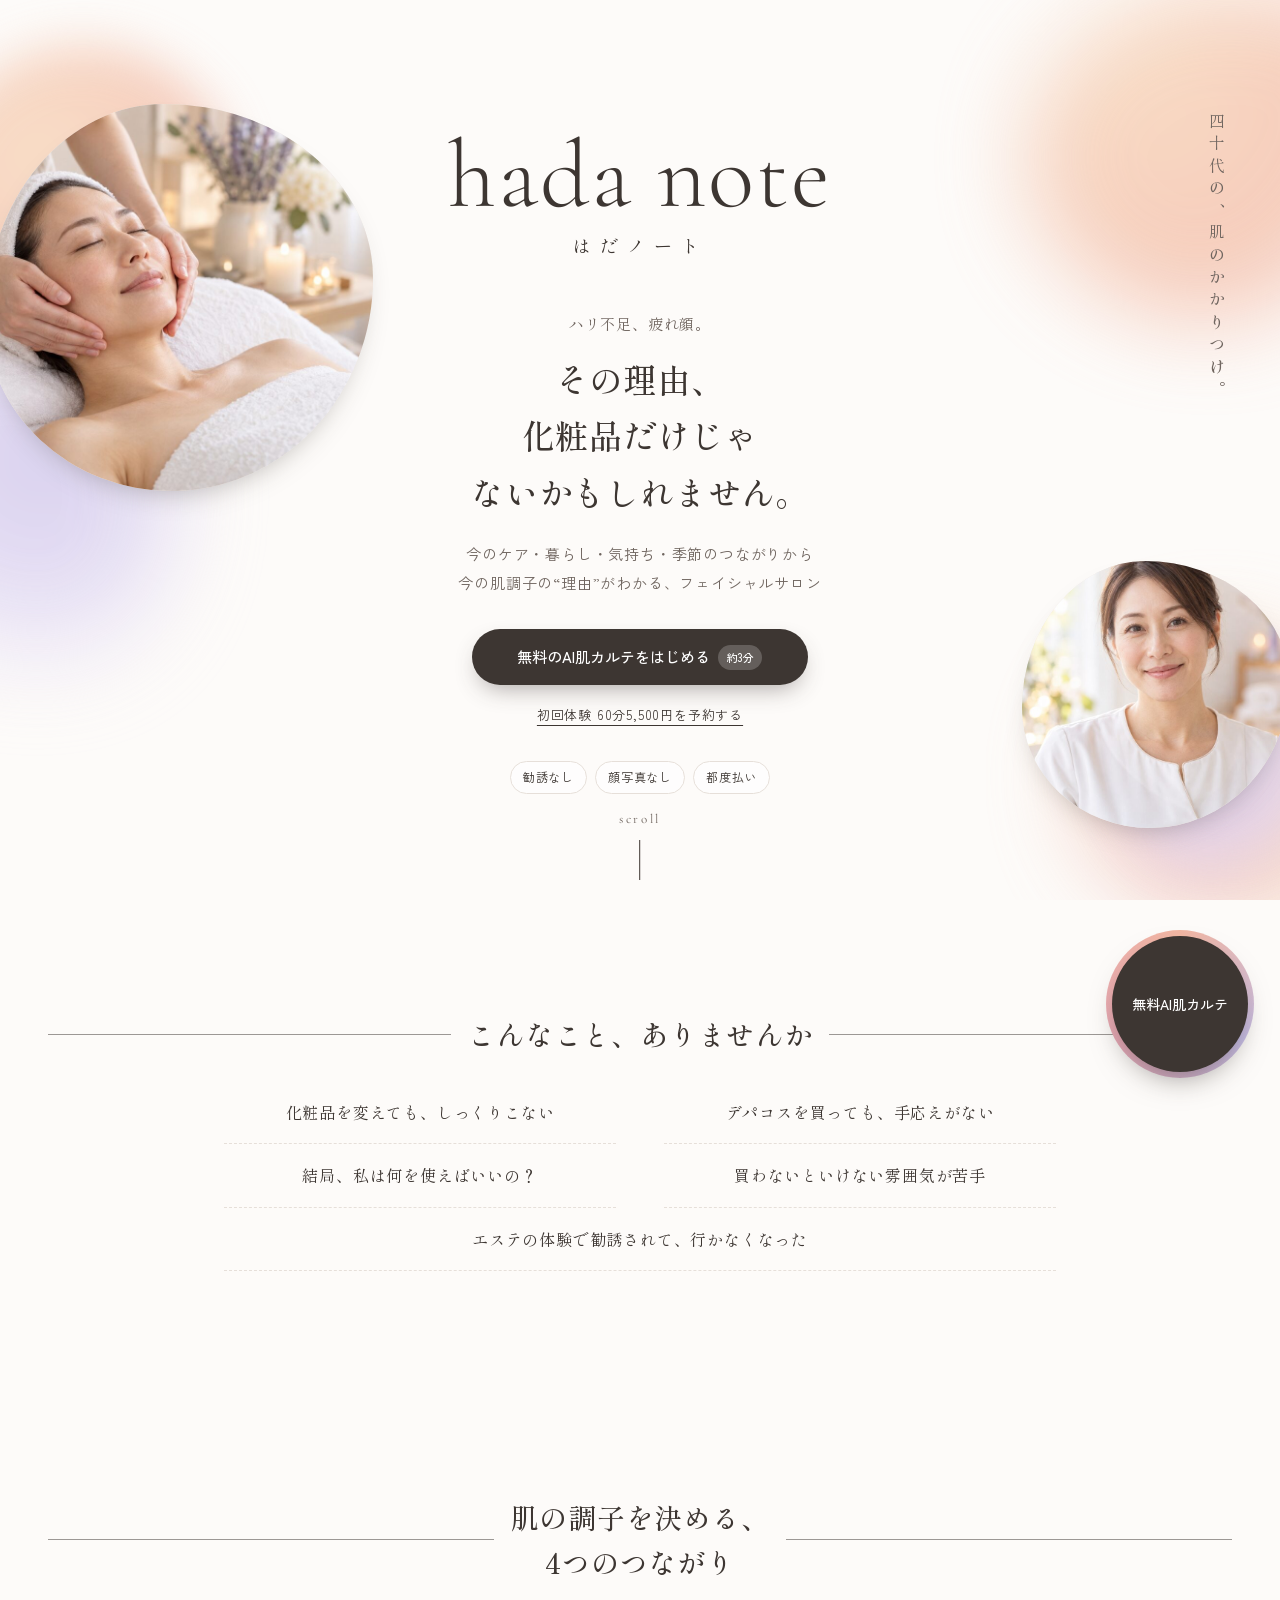
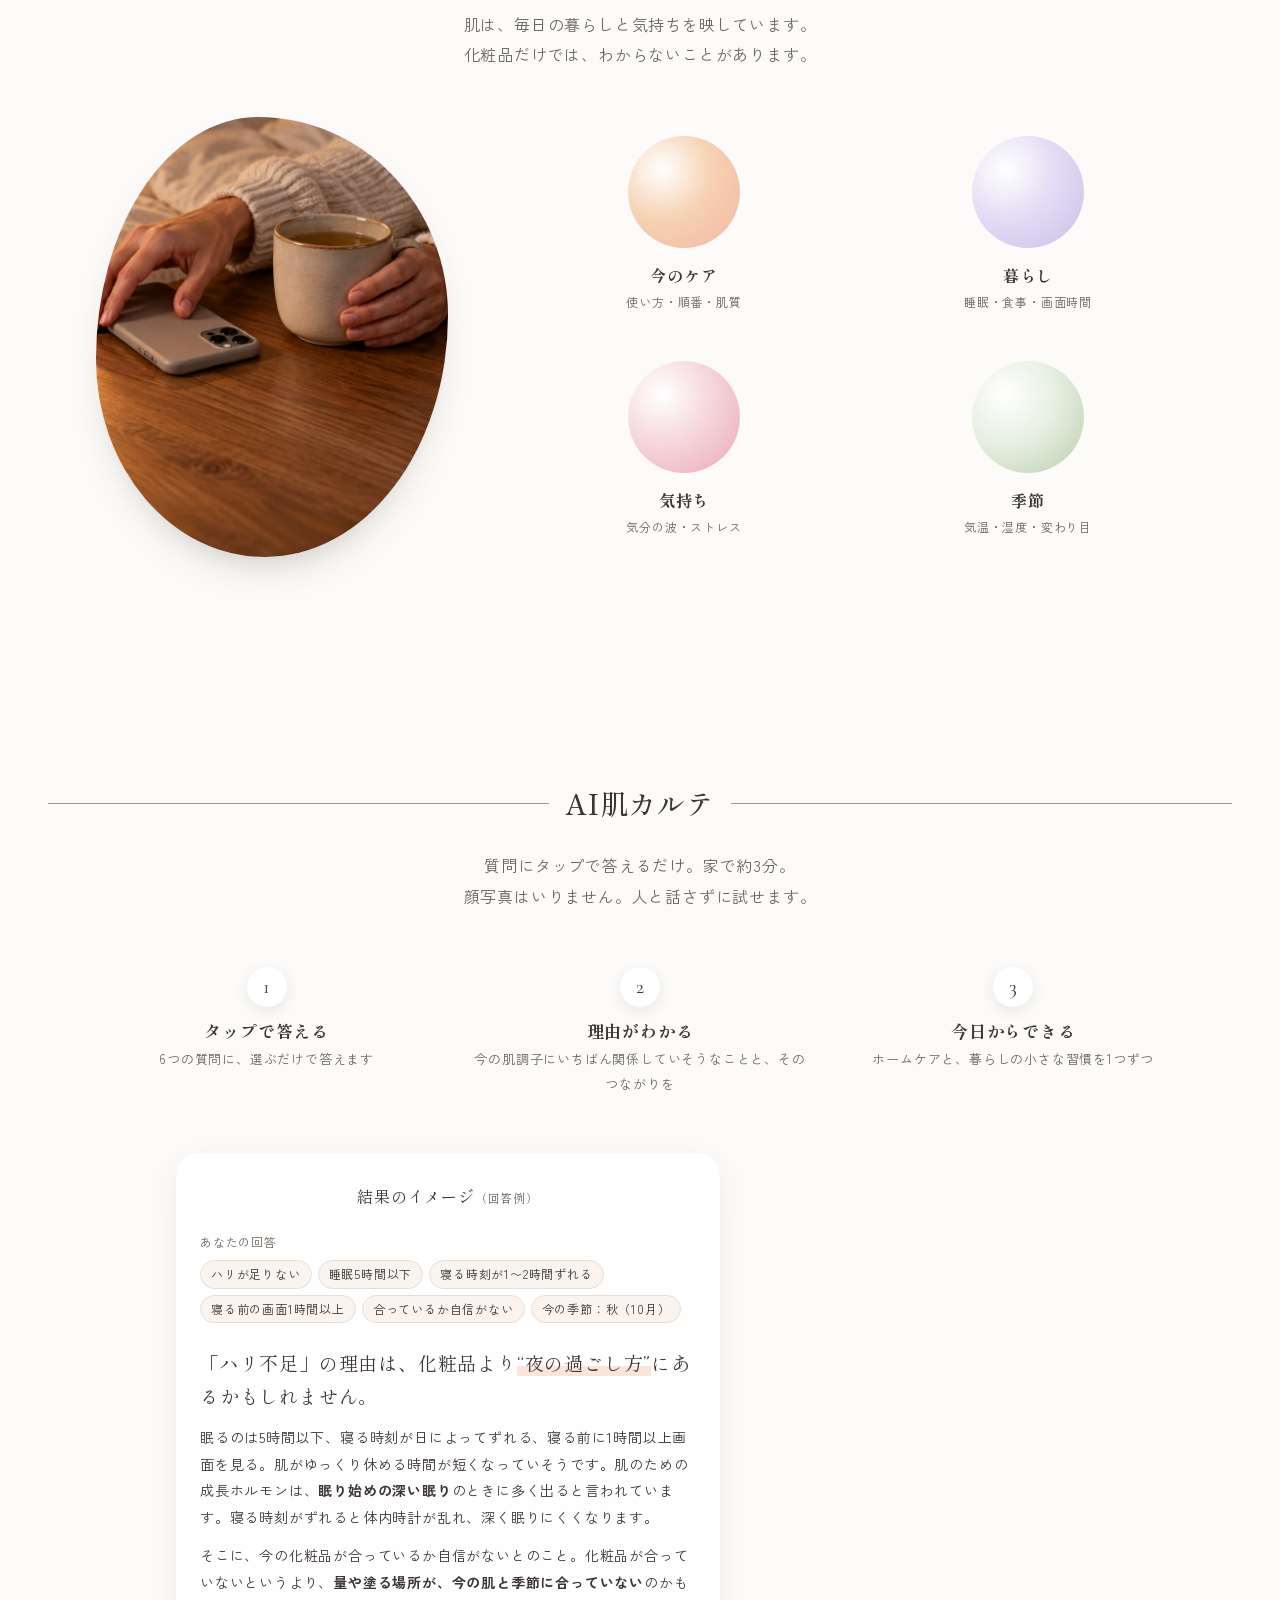
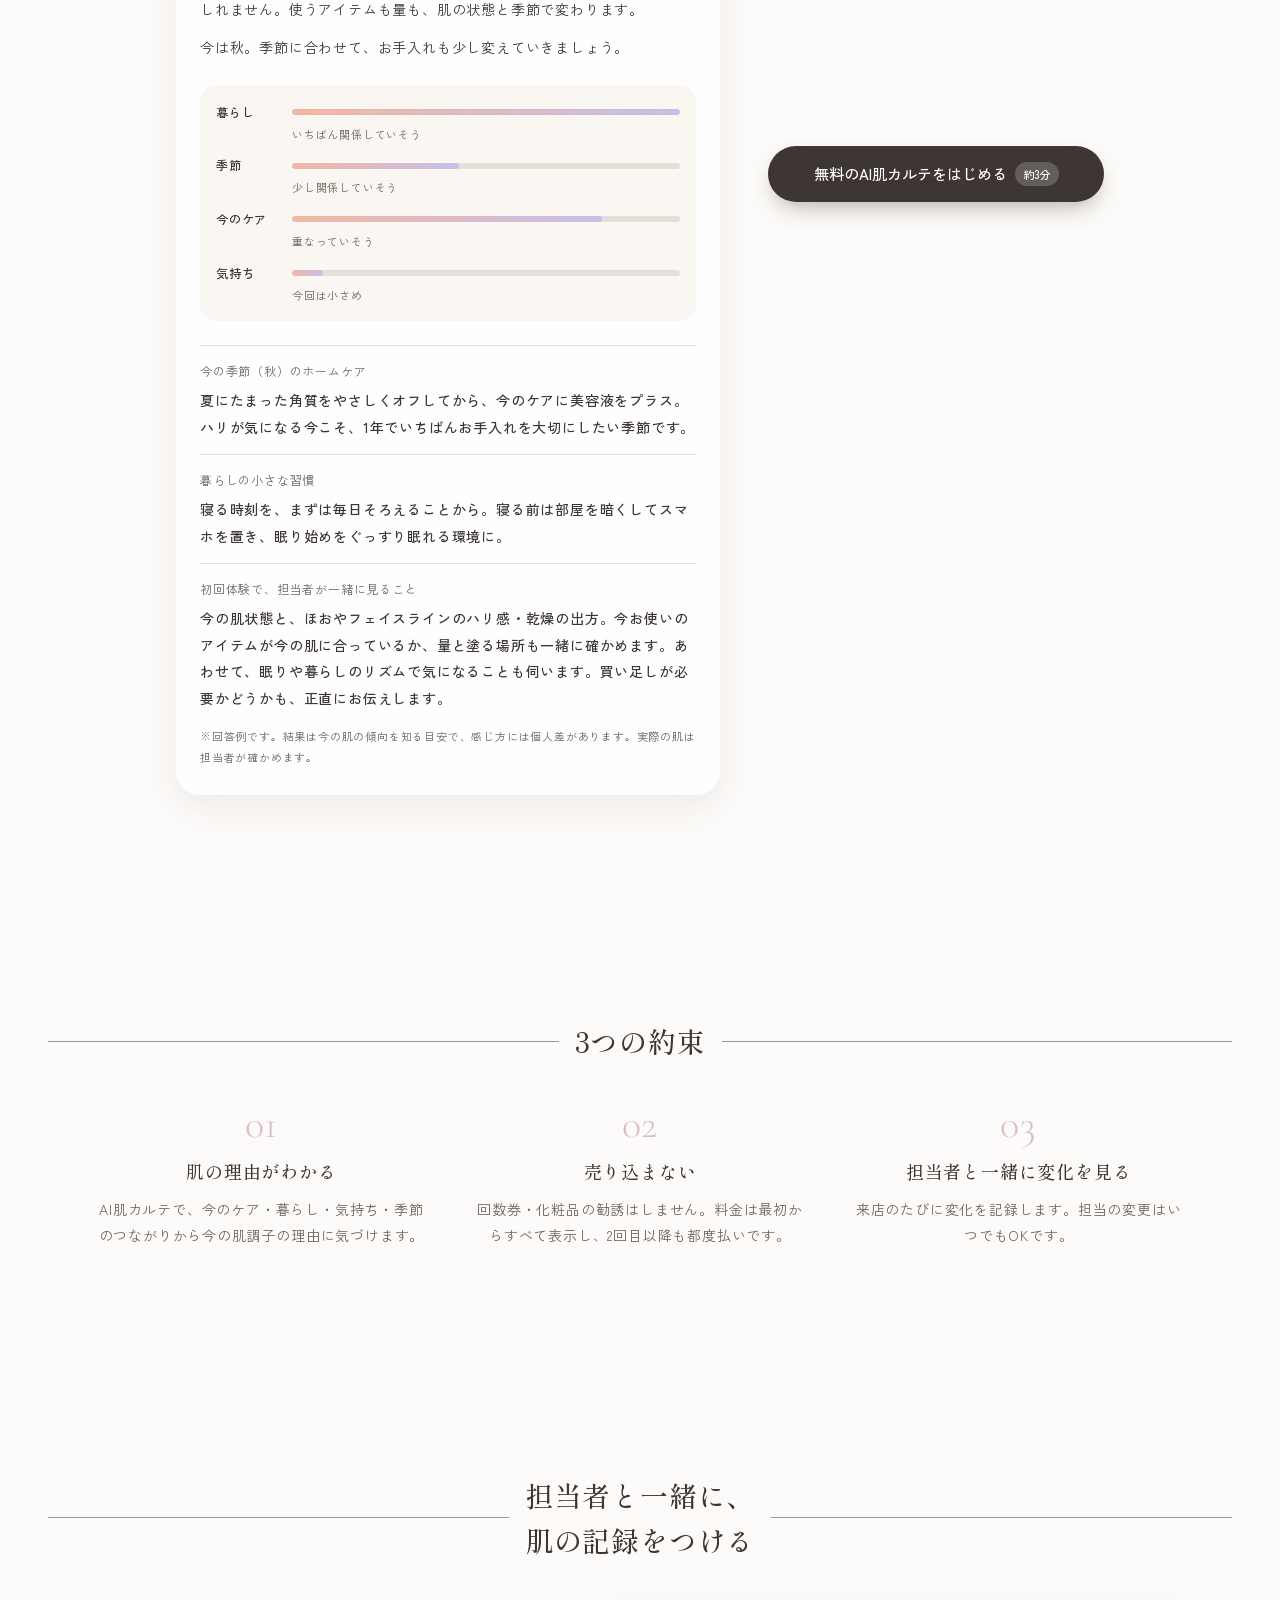
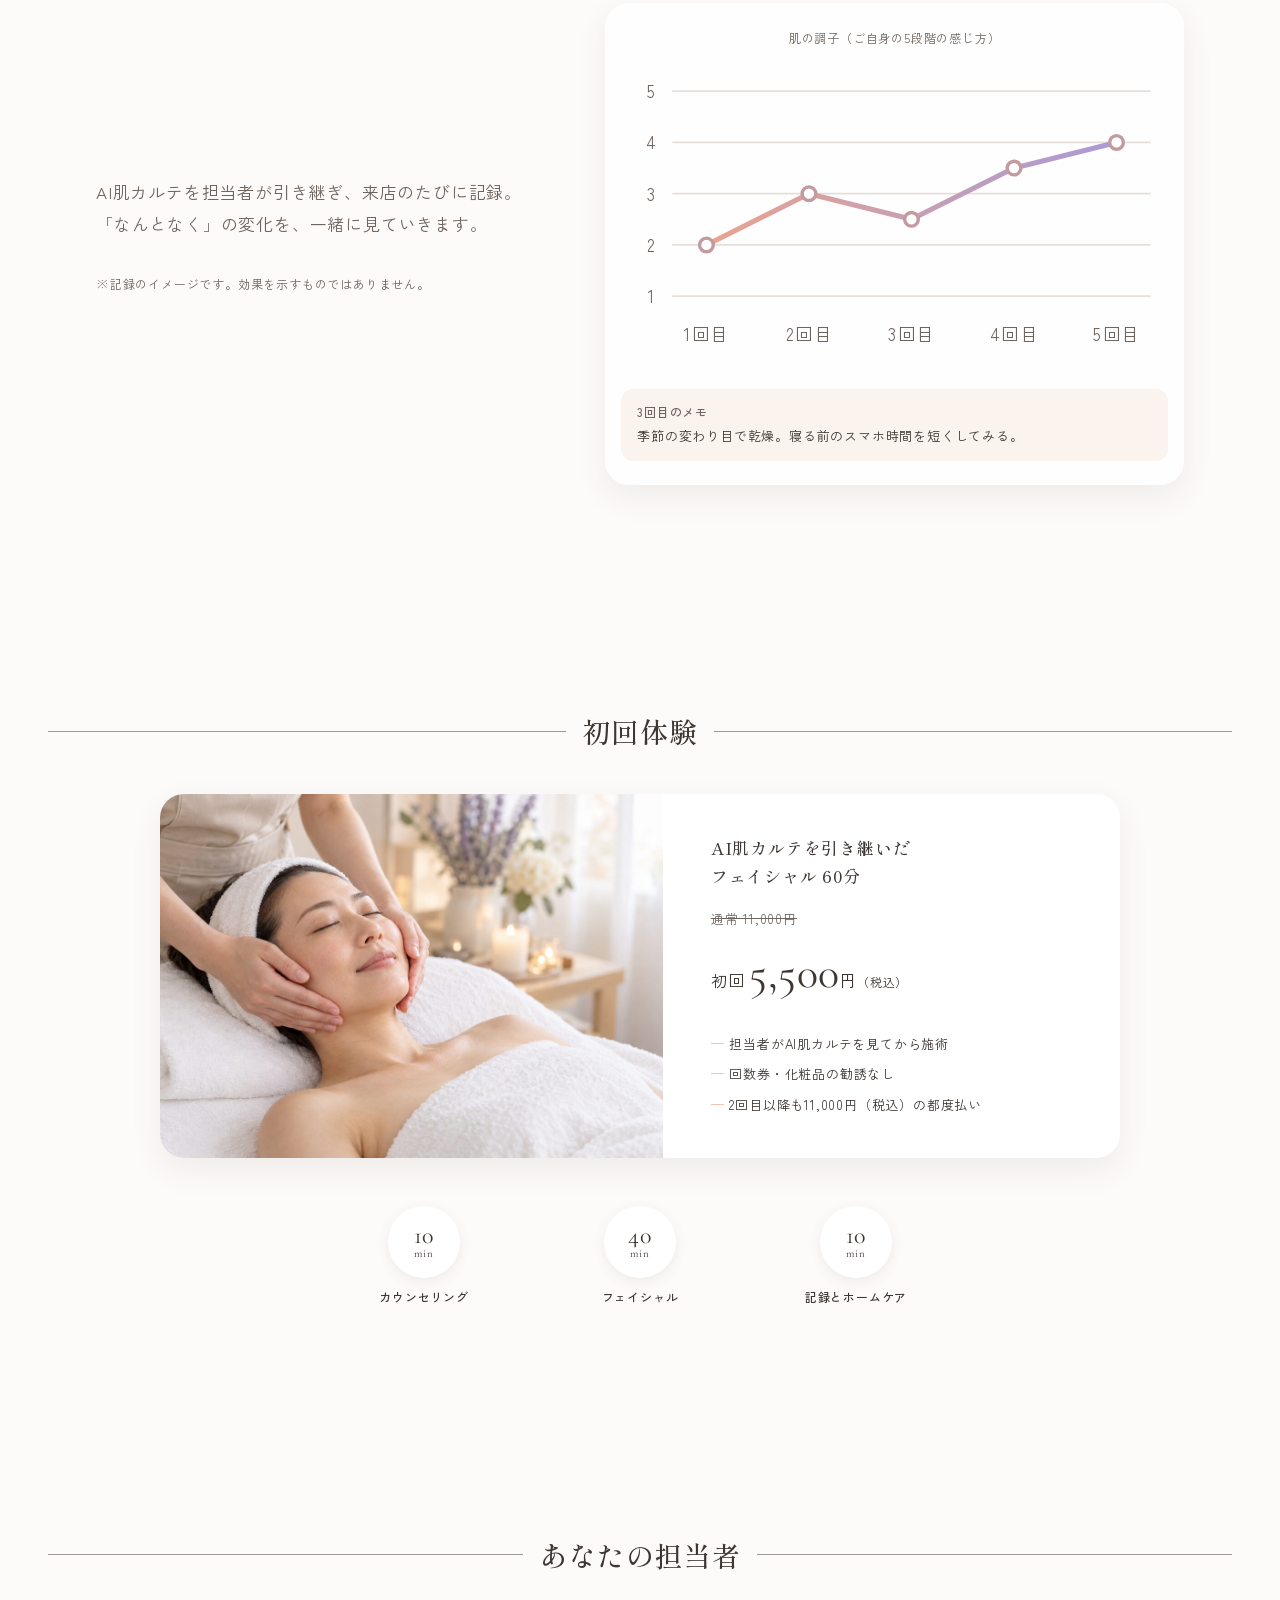
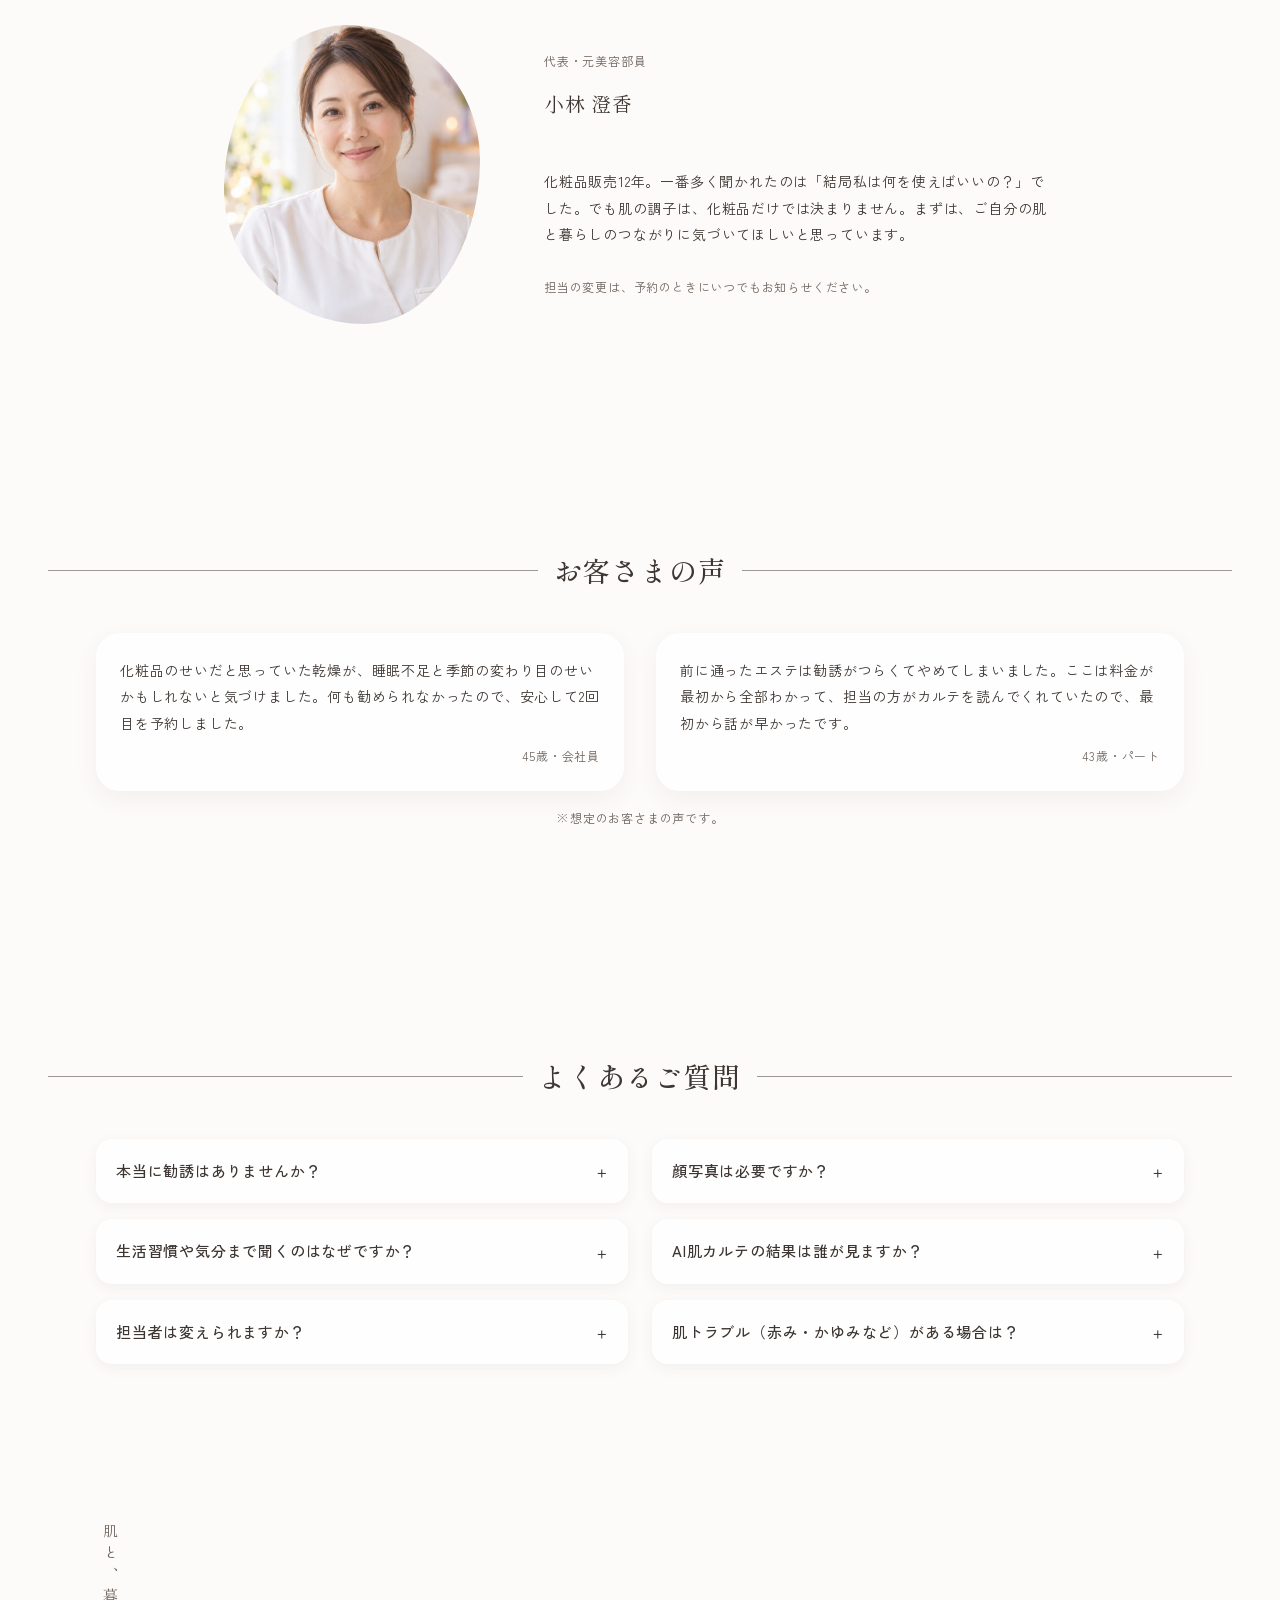
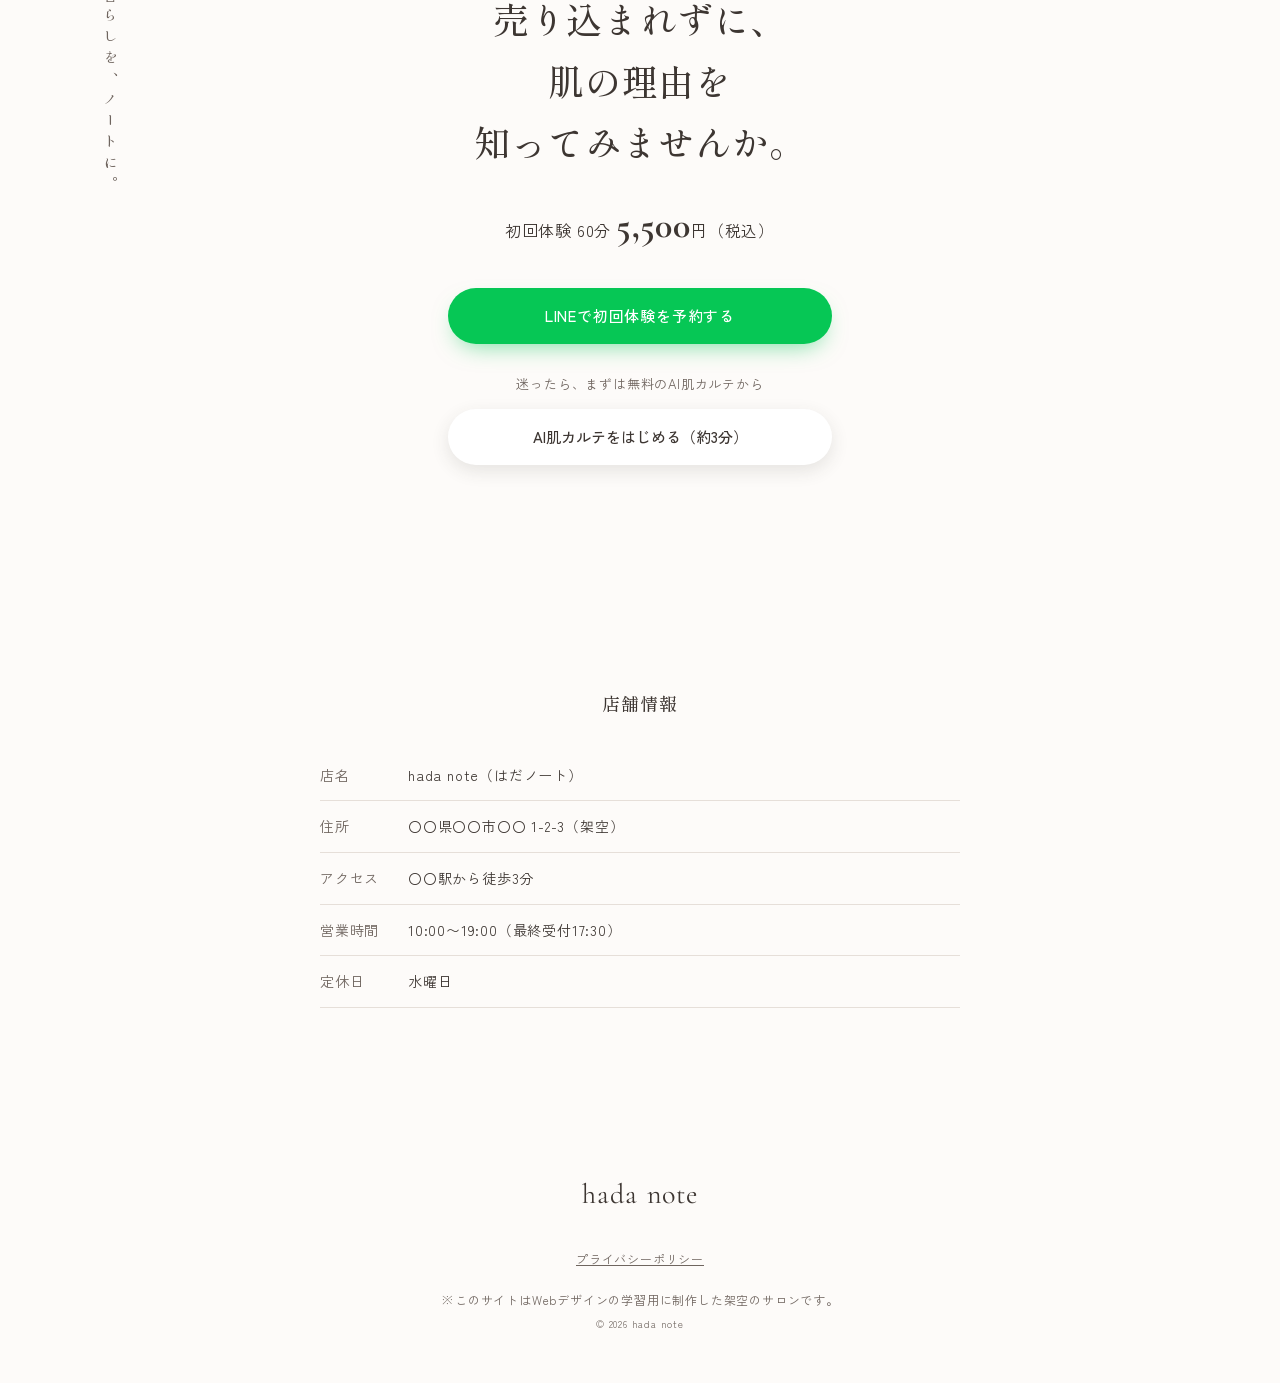
==== commit e8930a93: "FV変更" ====
--- a/index.html
+++ b/index.html
@@ -105,11 +105,6 @@
     <span class="blob b3"></span>
   </div>
 
-  <header class="header" id="header">
-    <a href="#top" class="logo" aria-label="hada note トップへ">hada note</a>
-    <a href="#reserve" class="header-cta" data-track="cta_header">初回体験を予約</a>
-  </header>
-
   <main id="top">
 
     <!-- =========================================================
@@ -118,7 +113,32 @@
          ========================================================= -->
     <section class="fv" id="fv">
       <p class="fv-vertical" aria-hidden="true">四十代の、肌のかかりつけ。</p>
-      <p class="fv-logo">hada note<span>はだノート</span></p>
+
+      <div class="fv-visual">
+        <p class="fv-logo">hada note<span>はだノート</span></p>
+
+        <!-- 4つのつながりの丸動画と同じ見せ方（丸でクロップ＋動画）。
+             動画が未納品の間は poster の仮画像がそのまま表示される。
+             動画が用意できたら source の src を差し替えるだけでよい -->
+        <div class="fv-media">
+          <div class="fv-bubble fv-bubble--lg">
+            <span class="fv-blob fv-blob--a" aria-hidden="true"></span>
+            <div class="fv-circle ph">
+              <video autoplay muted loop playsinline preload="none" poster="images/treatment.jpg" aria-hidden="true">
+                <source src="videos/treatment.mp4" type="video/mp4">
+              </video>
+            </div>
+          </div>
+          <div class="fv-bubble fv-bubble--sm">
+            <span class="fv-blob fv-blob--b" aria-hidden="true"></span>
+            <div class="fv-circle ph">
+              <video autoplay muted loop playsinline preload="none" poster="images/staff.jpg" aria-hidden="true">
+                <source src="videos/staff.mp4" type="video/mp4">
+              </video>
+            </div>
+          </div>
+        </div>
+      </div>
 
       <div class="fv-body">
         <p class="fv-lead">ハリ不足、疲れ顔。</p>
--- a/style.css
+++ b/style.css
@@ -55,15 +55,8 @@
   50% { transform: translate(3rem, -2rem) rotate(-20deg); border-radius: 45% 55% 60% 40%; }
 }
 
-/* ---------- ヘッダー ---------- */
-.header {
-  position: fixed; inset: 0 0 auto; z-index: 50;
-  display: flex; align-items: center; justify-content: space-between;
-  height: 3.5rem; padding: 0 1.25rem; transition: background .3s, box-shadow .3s;
-}
-.header.is-scrolled { background: rgba(253,251,249,.85); -webkit-backdrop-filter: blur(8px); backdrop-filter: blur(8px); box-shadow: 0 1px 0 var(--c-line); }
+/* ---------- ロゴ（フッターで使用） ---------- */
 .logo { font-family: var(--f-en); font-size: 1.5rem; font-weight: 400; text-decoration: none; letter-spacing: 0.04em; }
-.header-cta { font-size: 0.8125rem; text-decoration: none; min-height: 2.75rem; display: inline-flex; align-items: center; padding: 0 1rem; border-radius: 999px; background: #fff; box-shadow: 0 4px 14px rgba(61,54,50,.1); }
 
 /* ---------- FV ---------- */
 .fv { position: relative; min-height: 100svh; padding: 7rem 1.5rem 4rem; text-align: center; }
@@ -71,7 +64,9 @@
 .fv-vertical { position: absolute; top: 5rem; right: 1.25rem; writing-mode: vertical-rl; font-family: var(--f-mincho); font-size: 0.8125rem; letter-spacing: 0.4em; color: var(--c-muted); }
 .fv-logo { font-family: var(--f-en); font-weight: 300; font-size: 3.75rem; line-height: 1; letter-spacing: 0.02em; }
 .fv-logo span { display: block; margin-top: 0.75rem; font-family: var(--f-mincho); font-size: 0.875rem; letter-spacing: 0.5em; }
-.fv-body { margin-top: 3rem; }
+/* スマホ：本文を画面の高さに合わせて下げ、「初回体験を予約する」の文字リンクがFV(100svh)の下端ぎりぎりに入る位置にする。
+   56rem = ロゴ・丸・本文(リンクまで)の高さの合計の目安。画面が低い端末では最小の余白(1.75rem)に落ち着く */
+.fv-body { margin-top: max(1.75rem, calc(100svh - 56rem)); }
 /* FVの登場アニメーション（ページを開いた直後に1回だけ）。animation-delay で順番に出す */
 @keyframes fvIn { from { opacity: 0; transform: translateY(14px); } to { opacity: 1; transform: none; } }
 @keyframes fvLogo { from { opacity: 0; letter-spacing: 0.12em; } to { opacity: 1; letter-spacing: 0.02em; } }
@@ -90,6 +85,32 @@
 /* 細い線が上から下へ流れる「scroll」の合図 */
 .scroll::after { content: ""; display: block; width: 1px; height: 2.5rem; margin: 0.5rem auto 0; background: var(--c-text); transform-origin: top; animation: scrollLine 2s ease-in-out infinite; }
 @keyframes scrollLine { 0% { transform: scaleY(0); } 50% { transform: scaleY(1); transform-origin: top; } 51% { transform-origin: bottom; } 100% { transform: scaleY(0); transform-origin: bottom; } }
+
+/* ---------- FVの丸動画（4つのつながりの丸動画と同じ、少し歪んだ丸。大きい方を左上、小さい方を右下に分けて置く） ---------- */
+/* 丸が画面の端で見切れてもよいので、はみ出した分は隠して横スクロールを出さない（hiddenは古いブラウザ用、clipが本命） */
+.fv { overflow: hidden; overflow: clip; }
+/* --s が丸の大きさの基準。ここを変えれば大小の丸・ぼかし玉・外枠の高さがまとめて比例する */
+.fv-media {
+  --s: clamp(19.5rem, 52vw, 26rem);
+  position: relative; height: calc(var(--s) * .9);   /* 小さい丸の下の余白を詰めて、本文を上げる */
+  margin: 1.5rem -1.5rem 0;   /* .fv の左右の余白(1.5rem)を打ち消して、画面の端まで広げる */
+  animation: fvIn 1s ease-out .8s backwards;
+}
+/* bubble = 丸＋背後のぼかし玉のひとまとまり。ゆっくり上下に揺れるのはこの単位 */
+.fv-bubble { position: absolute; aspect-ratio: 1 / 1; isolation: isolate; }
+.fv-bubble--lg { width: calc(var(--s) * .84); top: 0; left: -3%; animation: fvFloatLg 8s ease-in-out infinite; }
+.fv-bubble--sm { width: calc(var(--s) * .58); right: -2%; bottom: 0; animation: fvFloatSm 6.5s ease-in-out infinite; animation-delay: -3s; }
+/* 丸はゆっくり上下に揺れる（大小で周期・振幅・向きを変えて、互い違いに見せる） */
+@keyframes fvFloatLg { 0%, 100% { transform: translateY(0); } 50% { transform: translateY(-0.75rem); } }
+@keyframes fvFloatSm { 0%, 100% { transform: translateY(0); } 50% { transform: translateY(0.65rem); } }
+
+/* 形は「4つのつながり」の丸(.concept-blob)と同じ歪み方。morph はそちらで定義済みのものを共用 */
+.fv-circle { width: 100%; height: 100%; border-radius: 46% 54% 52% 48% / 55% 45% 55% 45%; animation: morph 14s ease-in-out infinite; box-shadow: 0 14px 28px -14px rgba(61,54,50,.35); }
+.fv-bubble--sm .fv-circle { animation-delay: -7s; }   /* 形の変わるタイミングを大きい方とずらす */
+
+.fv-blob { position: absolute; z-index: -1; border-radius: 50%; filter: blur(24px); opacity: 0.7; pointer-events: none; }
+.fv-blob--a { width: 80%; height: 80%; top: -15%; left: -15%; background: radial-gradient(circle at 35% 35%, var(--c-apricot), var(--c-peach) 60%, transparent 75%); }
+.fv-blob--b { width: 85%; height: 85%; bottom: -18%; right: -18%; background: radial-gradient(circle at 40% 40%, var(--c-lav), #e4dcf5 60%, transparent 75%); }
 
 /* ---------- ボタン（肌idのような、白くて丸い、影のついたボタン） ---------- */
 .btn {
@@ -284,6 +305,7 @@
   .section { padding-inline: max(1.5rem, calc((100% - 36rem) / 2)); }
   .section-title { margin: 0 calc(-1 * max(1.5rem, calc((100% - 36rem) / 2))); }
   .fv-logo { font-size: 6rem; }
+  .fv-body { margin-top: max(1.75rem, calc(100svh - 64rem)); }   /* ロゴと丸が大きくなる分、目安を8rem増やす */
   .blob { transform-origin: center; scale: 1.6; }
   .sticky-cta { max-width: 32rem; margin-inline: auto; }
 }
@@ -300,22 +322,33 @@
   .section { padding: 7rem var(--pc-side); }
   .section-title { margin: 0 calc(-1 * var(--pc-side)); font-size: 1.75rem; }
   .section-text { font-size: 1rem; }
-  .header { height: 4.5rem; padding: 0 3rem; }
   .logo { font-size: 1.75rem; }
 
-  /* FV：左に大きなロゴ、右に文章とボタン（2列） */
+  /* FV：ロゴと文章を中央に1列で置き、丸動画は左上と右下に分けて置く */
   .fv {
-    display: grid; grid-template-columns: 1.1fr 1fr; align-items: center; gap: 4rem;
-    padding: 8rem calc(var(--pc-side) + 3rem) 6rem var(--pc-side); text-align: left;   /* 右は縦書きの分だけ広めに空ける */
-  }
-  .fv-logo { font-size: clamp(6.5rem, 9vw, 9rem); }   /* clamp(最小, 画面幅に合わせた値, 最大) */
+    display: flex; flex-direction: column; align-items: center; justify-content: flex-start;   /* 上から順に積む */
+    padding: 8rem 3rem 6rem; text-align: center;
+  }
+  .fv-logo { font-size: clamp(5.5rem, 7.5vw, 8rem); }   /* clamp(最小, 画面幅に合わせた値, 最大) */
+  /* 登場アニメ（文字間隔が広い状態から縮む）の最初の瞬間に、幅800〜1200pxだと2行に折り返してしまうため、
+     nowrap で折り返しを止める。縮むアニメーションはそのまま残す */
+  .fv-logo { white-space: nowrap; }
   .fv-logo span { font-size: 1.125rem; }
-  .fv-body { margin-top: 0; }
+  .fv-body { margin-top: 3.5rem; }   /* PCは余白に余裕を持たせる(1440×900でもFVに収まる) */
   .fv-title { font-size: clamp(2rem, 2.6vw, 2.5rem); }
   .fv-sub { font-size: 0.9375rem; }
-  .fv .btn { margin: 0; }
-  .badges { justify-content: flex-start; }
+  .fv .btn { margin: 0 auto; }
+  .badges { justify-content: center; }
   .fv-vertical { top: 7rem; right: 3rem; font-size: 1rem; }
+  .fv-visual { display: flex; flex-direction: column; align-items: center; }
+  /* 丸は .fv 全体を基準に置く（左上と右下）。文字より後ろに回し、クリックも邪魔しない */
+  .fv-logo, .fv-body { position: relative; z-index: 1; }
+  .fv-media {
+    --s: clamp(22rem, 36vw, 36rem);   /* 1024pxで約23rem、1440pxで約32rem */
+    position: absolute; inset: 0; height: auto; margin: 0; pointer-events: none;
+  }
+  .fv-bubble--lg { top: 6.5rem; left: calc(var(--s) * -.03); }
+  .fv-bubble--sm { right: calc(var(--s) * -.02); bottom: 4.5rem; }
 
   /* 共感：2列 */
   .check-list { grid-template-columns: 1fr 1fr; column-gap: 3rem; max-width: 52rem; margin-inline: auto; }
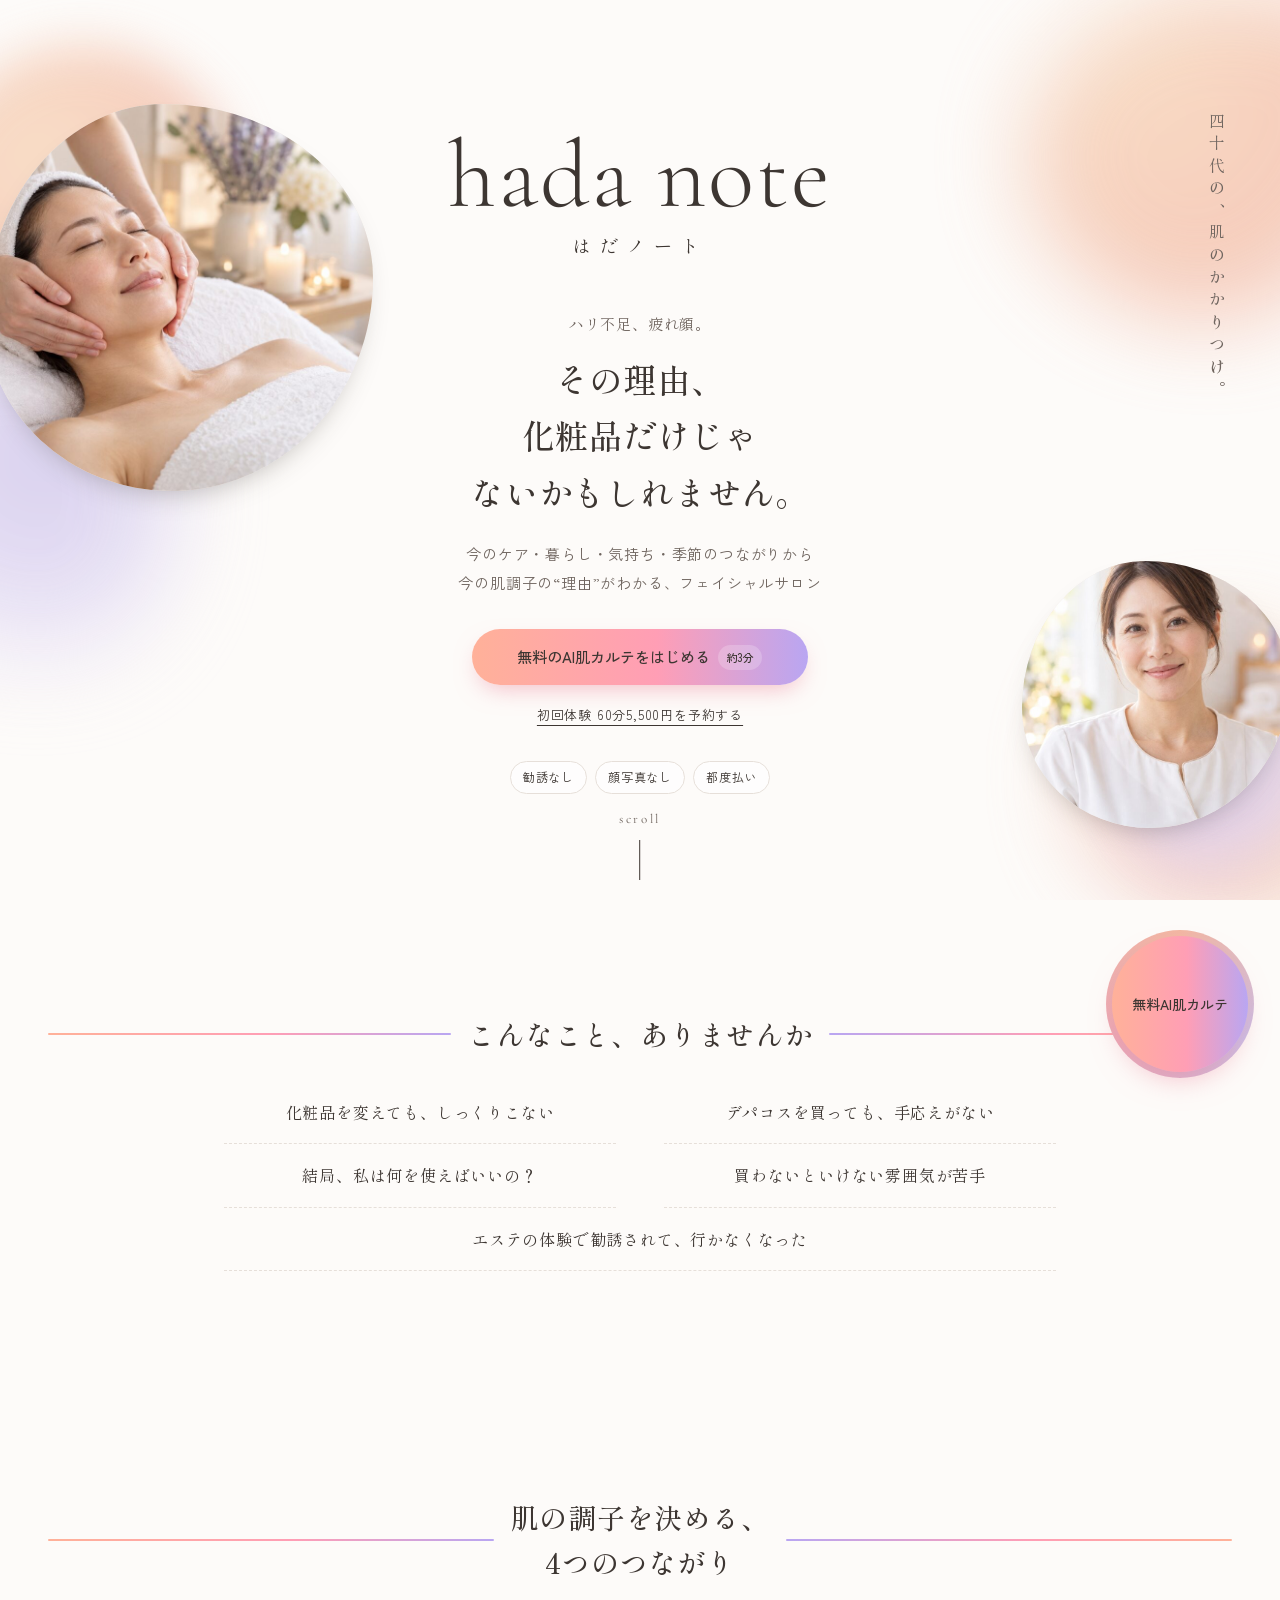
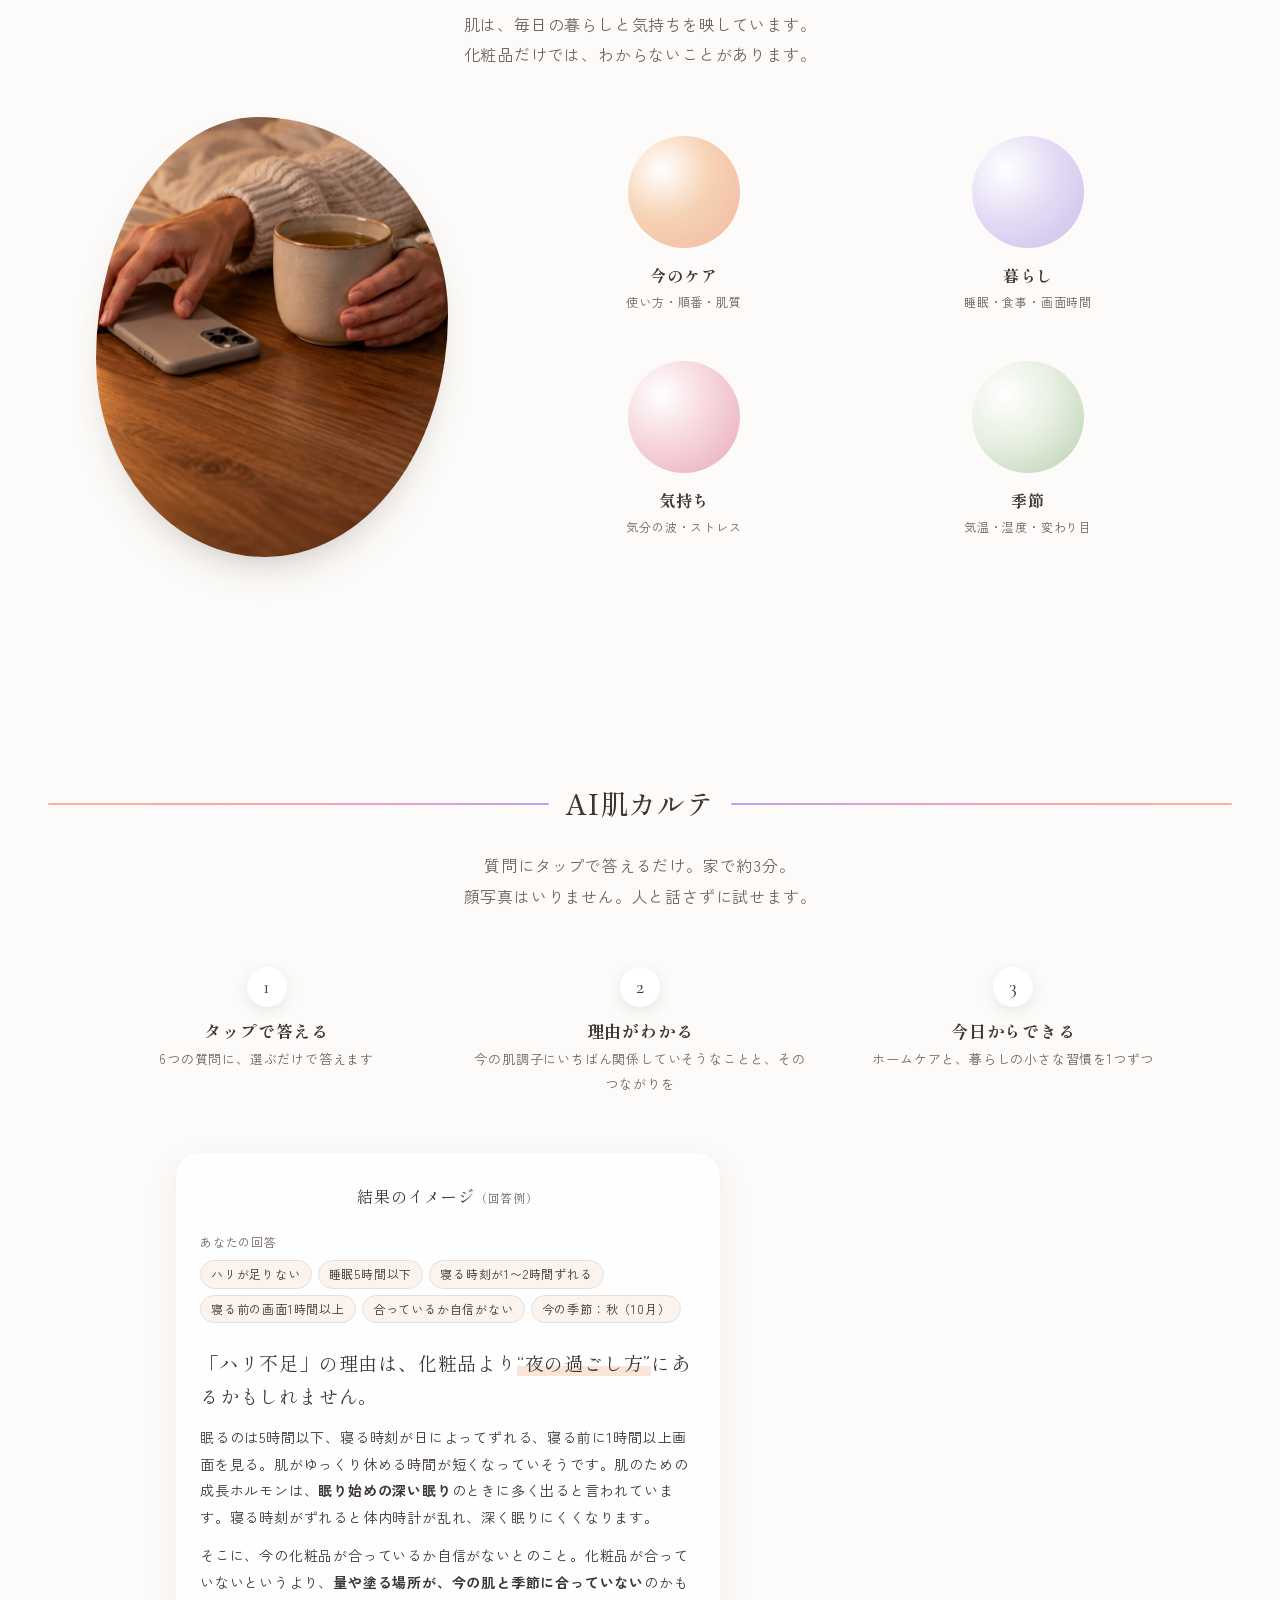
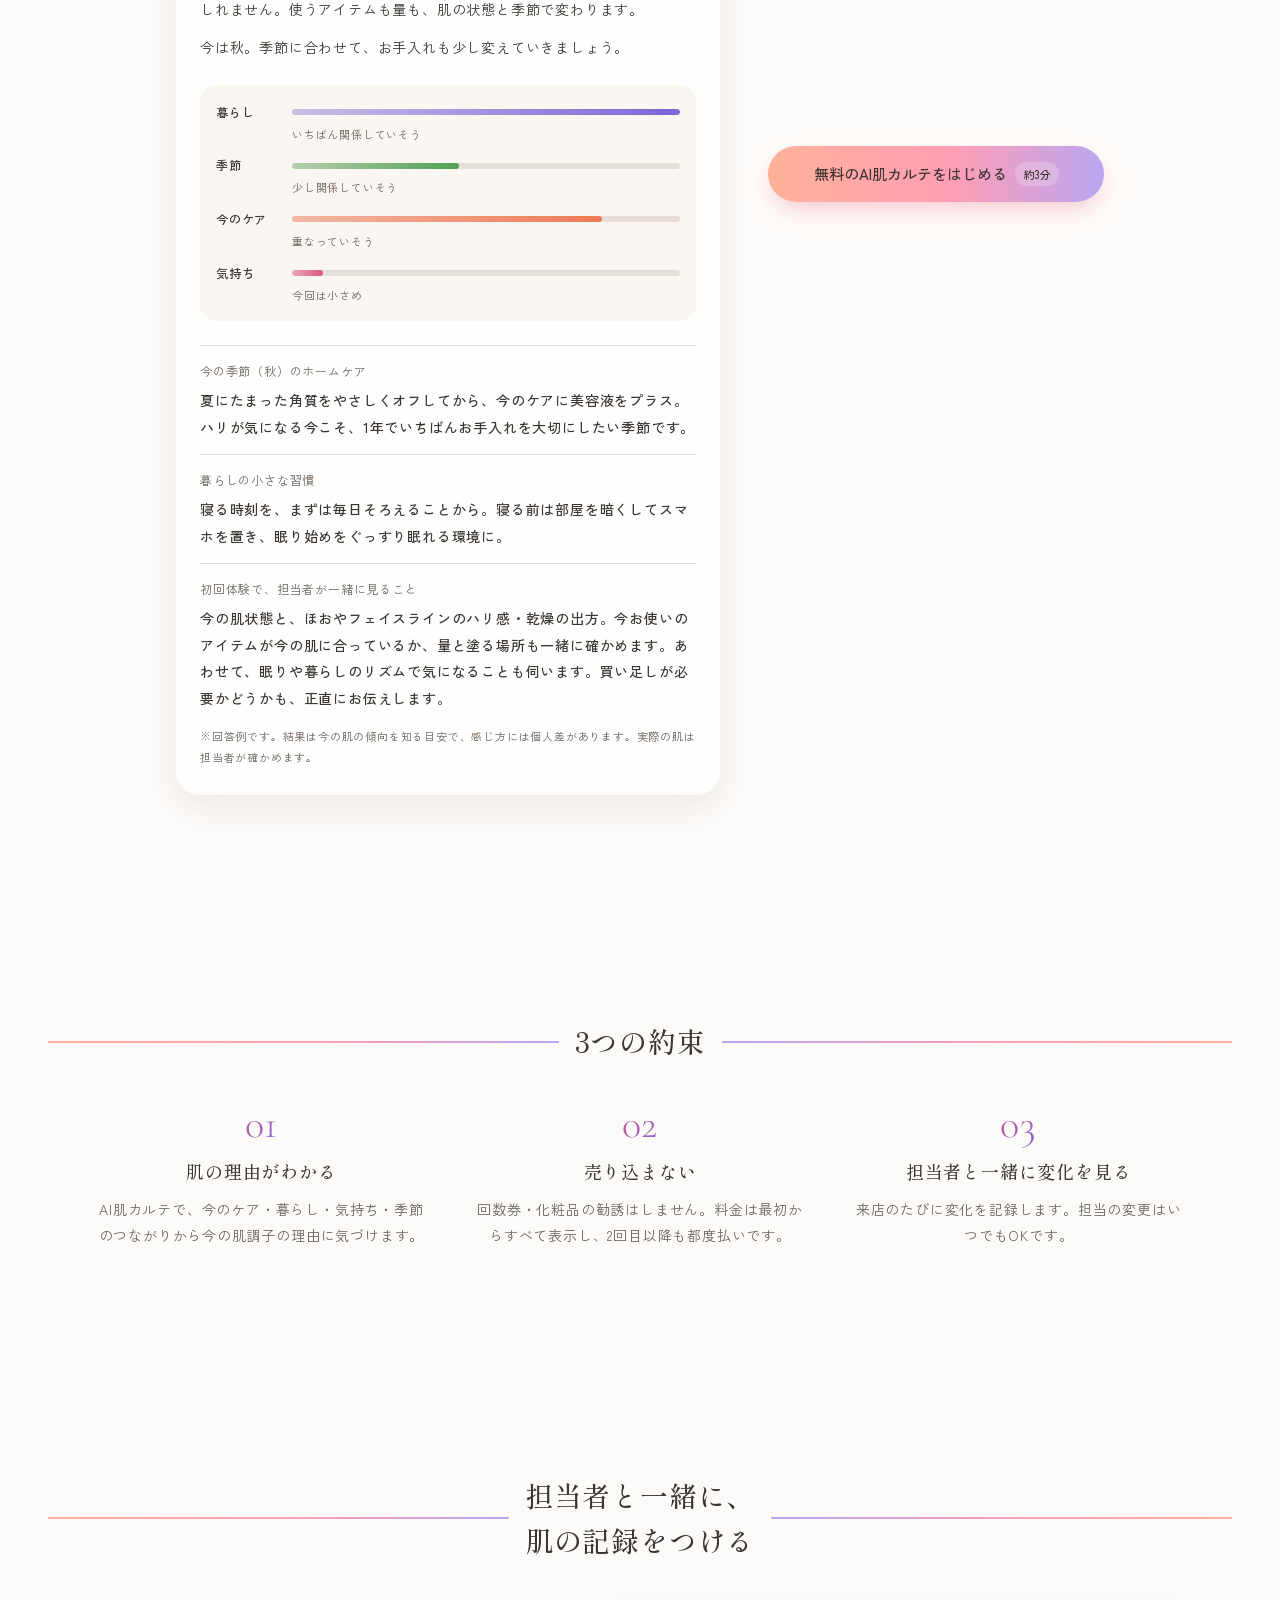
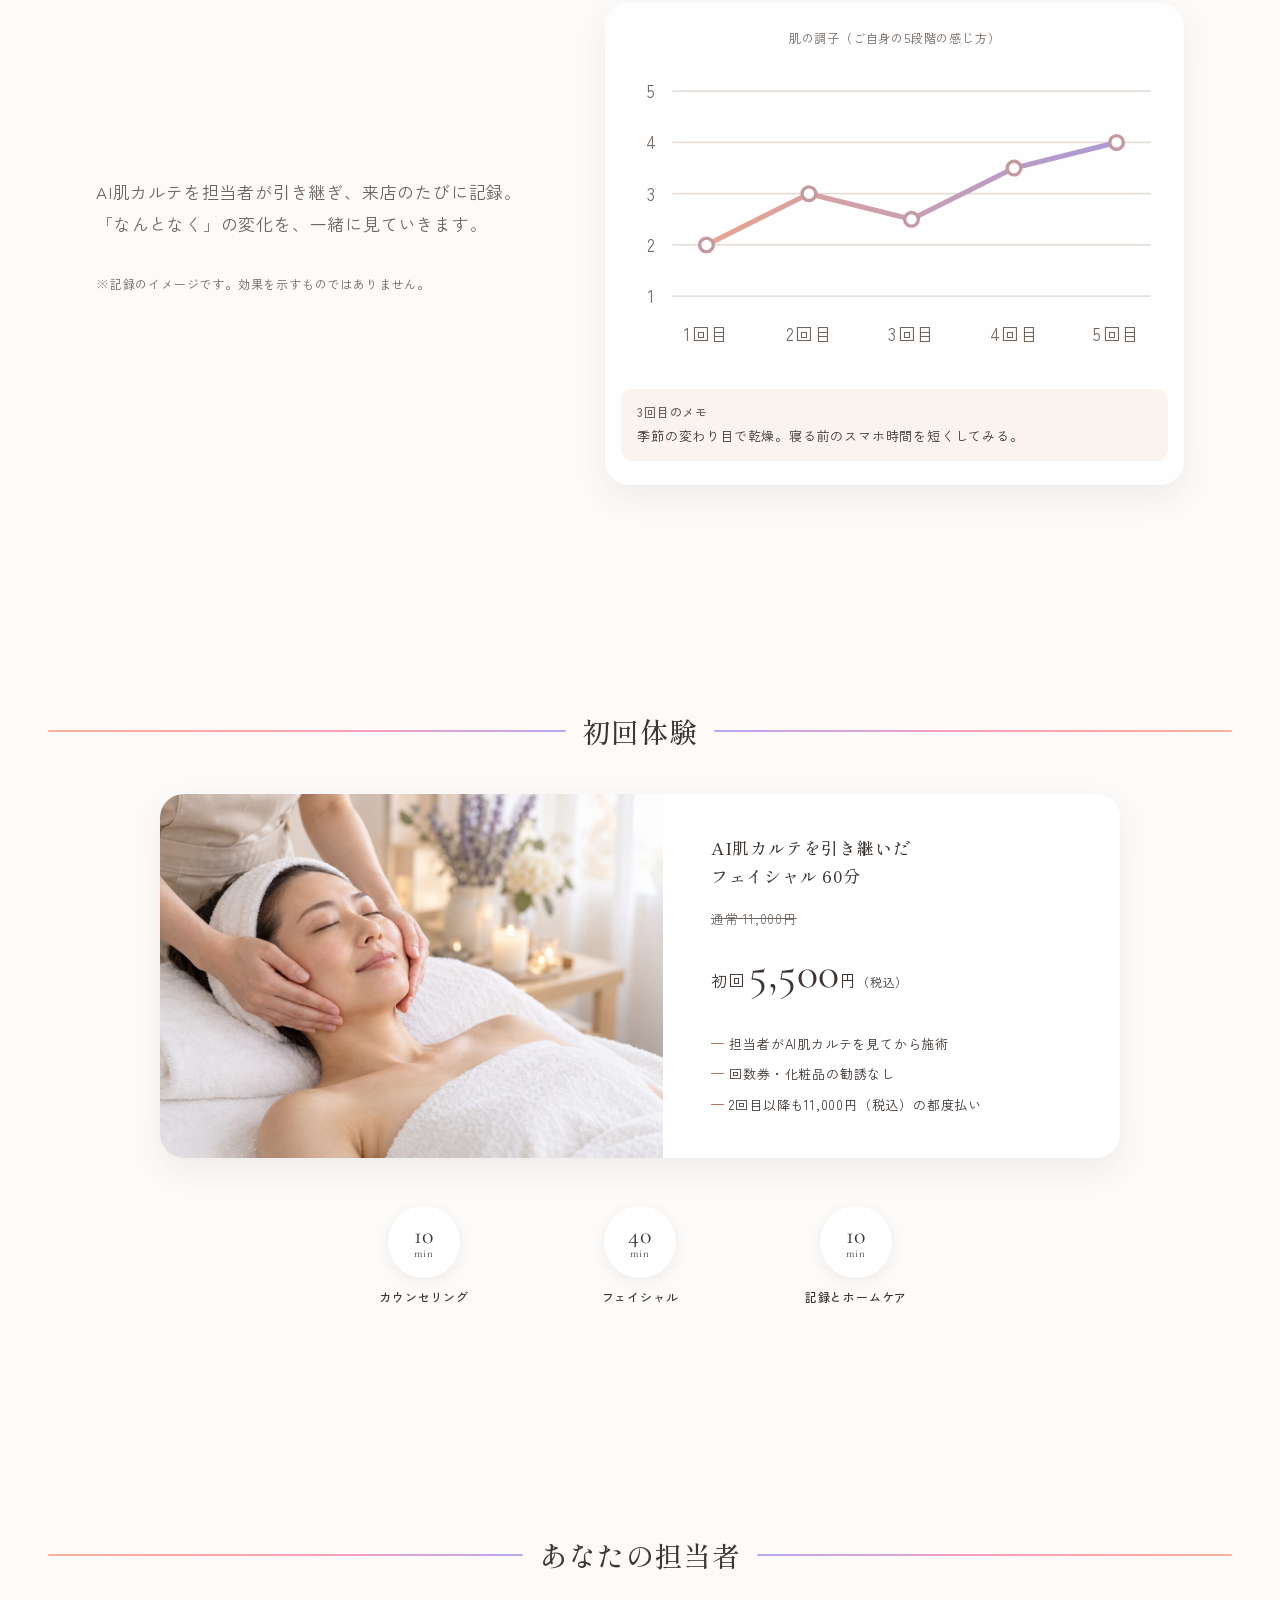
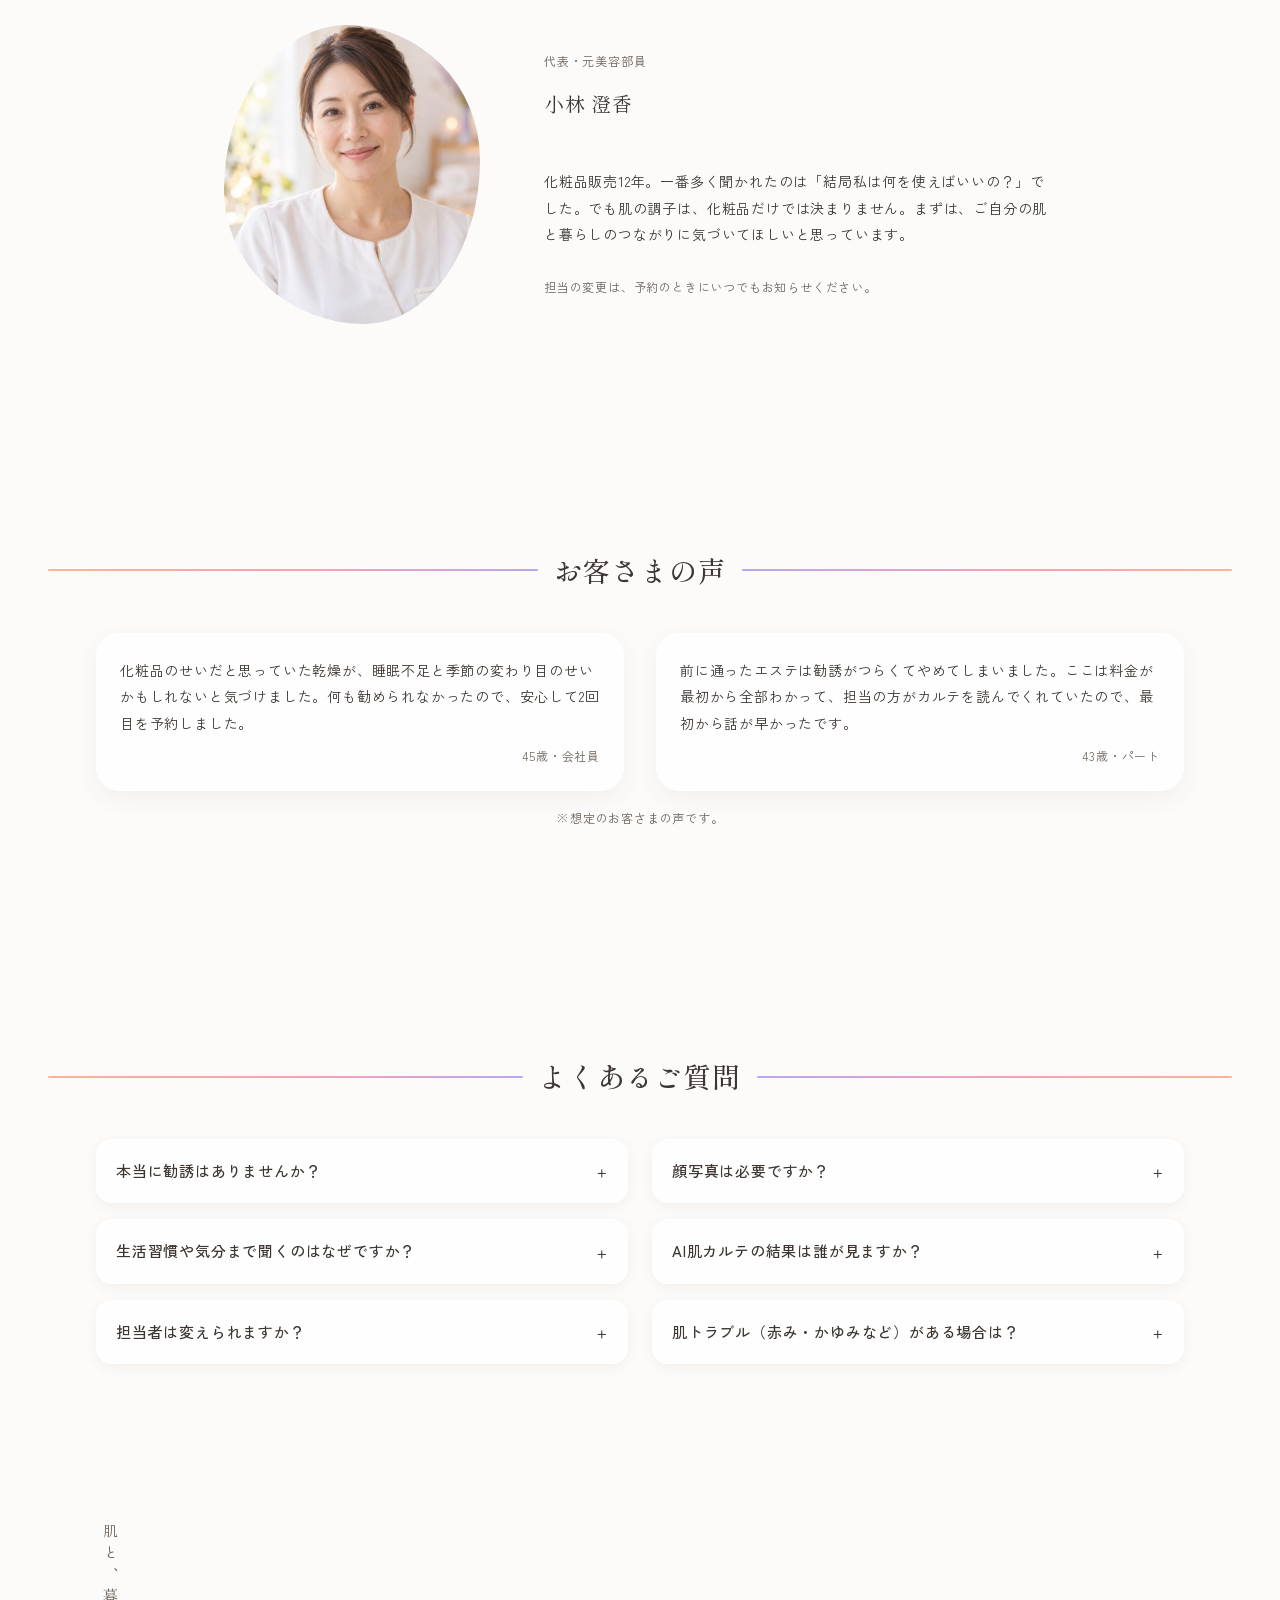
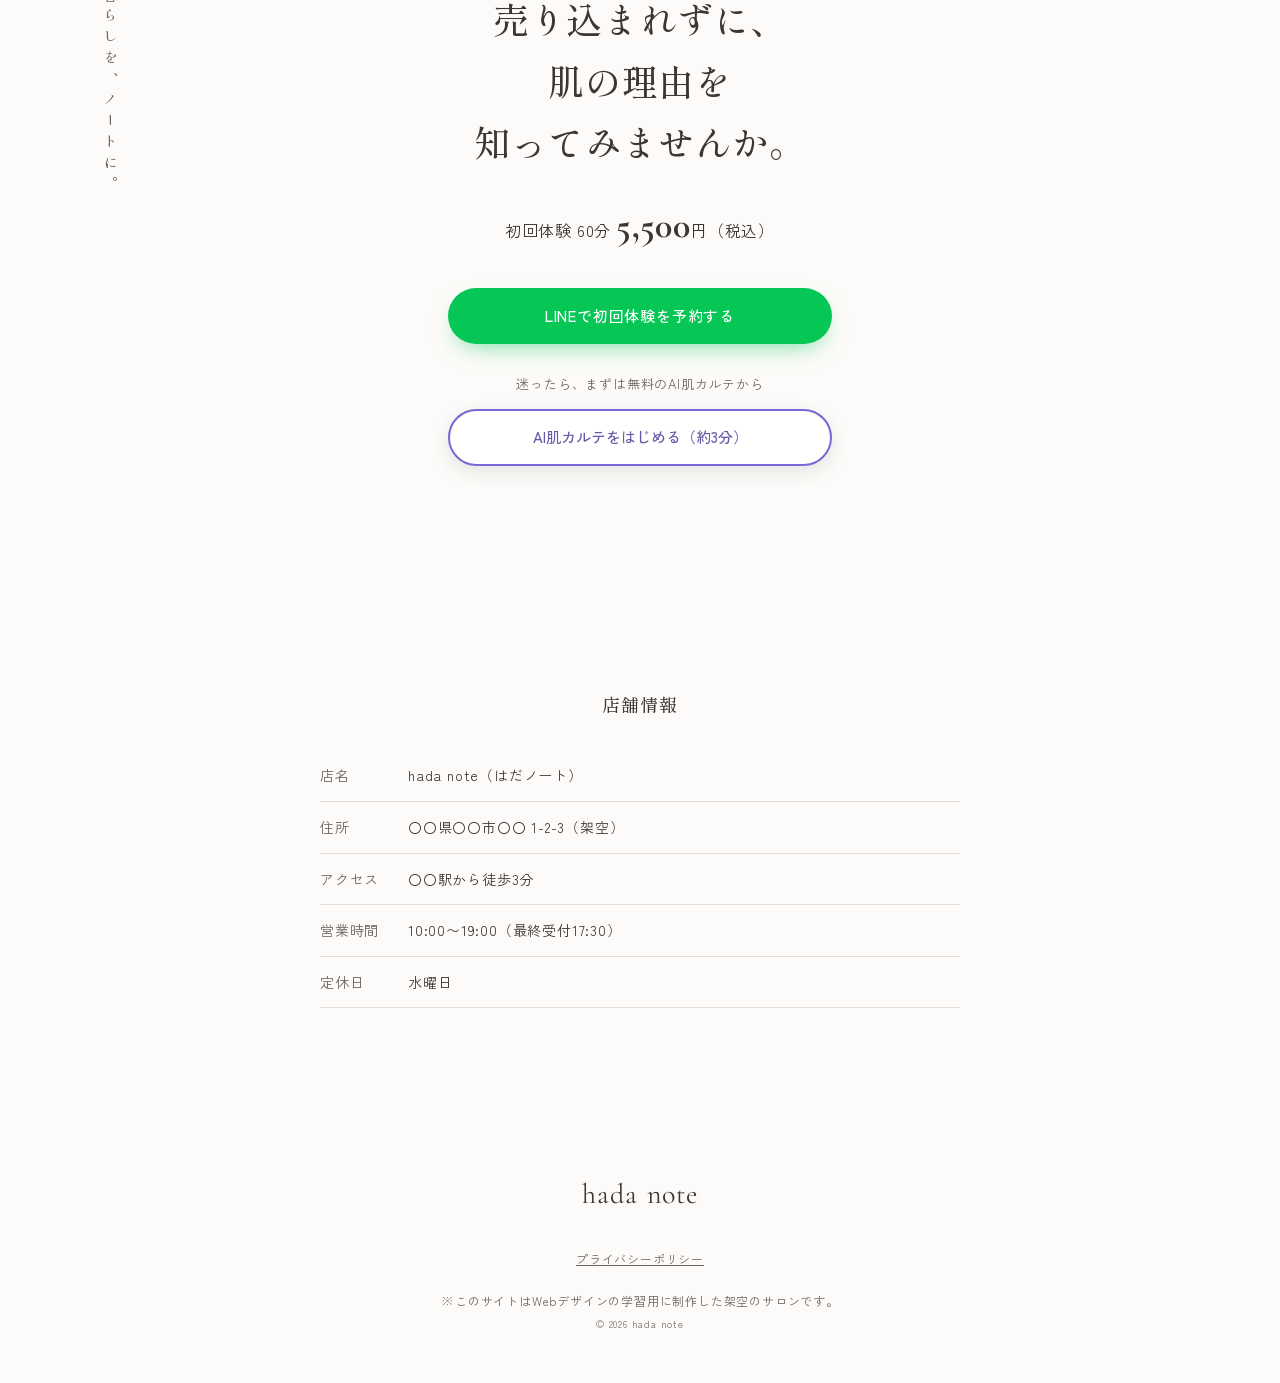
==== commit 6d64de2a: "4つのつながりの色を割り当て、ボタン・見出しの線・結果バーをカラフルに（案1） - 4つのつながり（ケア・暮らし・気持ち・季節）に色の変数を追加 - 結果のバーをLPとAI肌カルテで同じ配色に（dat" ====
--- a/index.html
+++ b/index.html
@@ -229,10 +229,10 @@
 
         <!-- 4つのつながりのうち、どれがどのくらい関係していそうか -->
         <ul class="result-links" aria-label="4つのつながりの関係の強さ">
-          <li><span>暮らし</span><i style="--w:100%"></i><em>いちばん関係していそう</em></li>
-          <li><span>季節</span><i style="--w:43%"></i><em>少し関係していそう</em></li>
-          <li><span>今のケア</span><i style="--w:80%"></i><em>重なっていそう</em></li>
-          <li><span>気持ち</span><i style="--w:8%"></i><em>今回は小さめ</em></li>
+          <li data-k="life"><span>暮らし</span><i style="--w:100%"></i><em>いちばん関係していそう</em></li>
+          <li data-k="season"><span>季節</span><i style="--w:43%"></i><em>少し関係していそう</em></li>
+          <li data-k="care"><span>今のケア</span><i style="--w:80%"></i><em>重なっていそう</em></li>
+          <li data-k="mind"><span>気持ち</span><i style="--w:8%"></i><em>今回は小さめ</em></li>
         </ul>
 
         <dl class="result-advice">
--- a/style.css
+++ b/style.css
@@ -10,10 +10,29 @@
   --c-muted: #6f655f;       /* 補足（白地でコントラスト4.5以上） */
   --c-line: #e6dfd9;        /* 細い線 */
   --c-dark: #3d3632;        /* メインボタン */
-  --c-peach: #f2b7a3;
+  --c-care: #f2b7a3;
+  --c-care-deep: #a8573f;
+  --c-care-pale: #fdf0e9;
+  --c-life: #c8bfe8;
+  --c-life-deep: #6a5aa6;
+  --c-life-pale: #f3effa;
+  --c-mind: #e9a9b6;
+  --c-mind-deep: #a54a64;
+  --c-mind-pale: #fbeef1;
+  --c-season: #b8cfae;
+  --c-season-deep: #4d7344;
+  --c-season-pale: #eff5eb;
+  /* バーや大きな数字などの「飾り」用。deepよりあざやかで、背景との差も3前後ある（文字には使わない） */
+  --c-care-vivid: #ee7a55;
+  --c-life-vivid: #7a66d6;
+  --c-mind-vivid: #de5580;
+  --c-season-vivid: #4fa053;
+  /* ボタンと見出しの線で共通の、桃→ピンク→藤のグラデーション */
+  --grad-brand: linear-gradient(90deg, #ffb199, #ff9eb5 55%, #b9a6f2);
+  --c-peach: var(--c-care);
   --c-apricot: #f6d2b3;
-  --c-lav: #c8bfe8;
-  --c-rose: #e9a9b6;
+  --c-lav: var(--c-life);
+  --c-rose: var(--c-mind);
   --c-line-green: #06c755;
   --f-en: "Cormorant Garamond", serif;
   --f-mincho: "Shippori Mincho", serif;
@@ -119,10 +138,12 @@
   font-size: 0.9375rem; font-weight: 500; text-decoration: none; border-radius: 999px;
   transition: transform .25s, box-shadow .25s;
 }
-.btn-primary { background: var(--c-dark); color: #fff; box-shadow: 0 10px 24px -8px rgba(61,54,50,.45); }
+/* サイトの玉と同じ、桃→ピンク→藤の明るいグラデーション。明るい色なので、文字は白ではなく本文色（差5.5以上） */
+.btn-primary { background: var(--grad-brand); color: var(--c-text); box-shadow: 0 10px 24px -8px rgba(236,130,150,.55); }
+.btn-primary small { background: rgba(255,255,255,.55); }
 .btn small { font-size: 0.6875rem; padding: 0.125rem 0.5rem; border-radius: 999px; background: rgba(255,255,255,.2); }
 .btn-line { background: var(--c-line-green); color: #fff; box-shadow: 0 10px 24px -10px rgba(6,199,85,.6); }
-.btn-outline { background: #fff; color: var(--c-text); box-shadow: 0 6px 18px rgba(61,54,50,.12); }
+.btn-outline { background: #fff; border: 2px solid var(--c-life-vivid); color: var(--c-life-deep); box-shadow: 0 6px 18px rgba(61,54,50,.12); }
 .btn-sub { background: #fff; color: var(--c-text); box-shadow: 0 4px 14px rgba(61,54,50,.12); }
 /* 文字リンクもタップしやすいよう、高さを44px以上にする */
 .link-arrow { display: inline-flex; align-items: center; min-height: 2.75rem; margin-top: 0.5rem; font-size: 0.8125rem; text-underline-offset: 0.35em; }
@@ -137,9 +158,11 @@
   display: flex; align-items: center; gap: 1rem; margin: 0 -1.5rem;
   font-family: var(--f-mincho); font-weight: 500; font-size: 1.375rem; line-height: 1.6; text-align: center;
 }
-.section-title::before, .section-title::after { content: ""; flex: 1; height: 1px; background: var(--c-text); opacity: .5; transform: scaleX(0); transition: transform 1.2s cubic-bezier(.65,0,.35,1) .2s; }
+.section-title::before, .section-title::after { content: ""; flex: 1; height: 2px; border-radius: 999px; background: var(--grad-brand); transform: scaleX(0); transition: transform 1.2s cubic-bezier(.65,0,.35,1) .2s; }
 /* 見出しが画面に入ったら、左右の線が文字の側から外へ伸びる */
 .section-title::before { transform-origin: right; }
+/* 右側の線は向きを逆にして、タイトル側がどちらも藤色になるようにする */
+.section-title::after { background: linear-gradient(270deg, #ffb199, #ff9eb5 45%, #b9a6f2); }
 .section-title::after { transform-origin: left; }
 .section-title.is-visible::before, .section-title.is-visible::after { transform: scaleX(1); }
 .section-title span { flex: none; max-width: 80%; }
@@ -163,7 +186,7 @@
 .o1 { background: radial-gradient(circle at 30% 30%, #fff, var(--c-apricot) 45%, var(--c-peach)); }
 .o2 { background: radial-gradient(circle at 30% 30%, #fff, #e4dcf5 45%, var(--c-lav)); animation-delay: -1.5s; }
 .o3 { background: radial-gradient(circle at 30% 30%, #fff, #f6d6dc 45%, var(--c-rose)); animation-delay: -3s; }
-.o4 { background: radial-gradient(circle at 30% 30%, #fff, #e7efe1 45%, #b8cfae); animation-delay: -4.5s; }
+.o4 { background: radial-gradient(circle at 30% 30%, #fff, #e7efe1 45%, var(--c-season)); animation-delay: -4.5s; }
 
 /* ---------- 4つのつながりの動画（ゆがんだ丸で切り抜き、形もゆっくり変わる） ---------- */
 .concept-media { margin: 2.5rem auto 0; width: 70%; max-width: 16rem; }
@@ -188,12 +211,17 @@
 .result-body { margin-top: 0.75rem; font-size: 0.875rem; line-height: 1.9; }
 .result-body b { font-weight: 700; }
 /* 4つのつながりの関係の強さ（細いバー） */
+/* LPとAI肌カルテで、つながりごとのバーの配色を共通にする */
+.result-links li[data-k="care"], .hnk-links li[data-k="care"] { --bar-a: var(--c-care); --bar-b: var(--c-care-vivid); }
+.result-links li[data-k="life"], .hnk-links li[data-k="life"] { --bar-a: var(--c-life); --bar-b: var(--c-life-vivid); }
+.result-links li[data-k="mind"], .hnk-links li[data-k="mind"] { --bar-a: var(--c-mind); --bar-b: var(--c-mind-vivid); }
+.result-links li[data-k="season"], .hnk-links li[data-k="season"] { --bar-a: var(--c-season); --bar-b: var(--c-season-vivid); }
 .result-links { margin: 1.5rem 0; padding: 1rem; border-radius: 1rem; background: #faf6f2; display: grid; gap: 0.625rem; }
 .result-links li { display: grid; grid-template-columns: 4rem 1fr; align-items: center; column-gap: 0.75rem; font-size: 0.75rem; }
 .result-links span { font-weight: 500; }
 .result-links i { display: block; height: 0.375rem; border-radius: 999px; background: var(--c-line); position: relative; overflow: hidden; }
 /* 結果カードが画面に入ったら、バーが左から伸びる（script.jsが .is-visible を付ける） */
-.result-links i::after { content: ""; position: absolute; inset: 0 auto 0 0; width: 0; border-radius: inherit; background: linear-gradient(90deg, var(--c-peach), var(--c-lav)); transition: width 1.2s cubic-bezier(.65,0,.35,1) .4s; }
+.result-links i::after { content: ""; position: absolute; inset: 0 auto 0 0; width: 0; border-radius: inherit; background: linear-gradient(90deg, var(--bar-a), var(--bar-b)); transition: width 1.2s cubic-bezier(.65,0,.35,1) .4s; }
 .result-card.is-visible .result-links i::after { width: var(--w); }
 .result-card.is-visible .result-links li:nth-child(2) i::after { transition-delay: .55s; }
 .result-card.is-visible .result-links li:nth-child(3) i::after { transition-delay: .7s; }
@@ -223,7 +251,7 @@
 
 /* ---------- 約束 ---------- */
 .promise-list { margin-top: 2.5rem; display: grid; gap: 2.5rem; text-align: center; }
-.promise-num { font-family: var(--f-en); font-size: 2.5rem; font-weight: 300; line-height: 1; background: linear-gradient(135deg, var(--c-peach), var(--c-lav)); -webkit-background-clip: text; background-clip: text; color: transparent; }
+.promise-num { font-family: var(--f-en); font-size: 2.5rem; font-weight: 300; line-height: 1; background: linear-gradient(135deg, var(--c-mind-vivid), var(--c-life-vivid)); -webkit-background-clip: text; background-clip: text; color: transparent; }
 .promise-list h3 { margin-top: 0.5rem; font-family: var(--f-mincho); font-weight: 500; font-size: 1.125rem; }
 .promise-list p { margin-top: 0.5rem; font-size: 0.875rem; color: var(--c-muted); text-align: left; }
 
@@ -236,7 +264,7 @@
 .price-first b { font-family: var(--f-en); font-size: 2.75rem; font-weight: 400; }
 .price-first small { font-size: 0.75rem; }
 .menu-points { margin: 1rem 1.5rem 0; display: grid; gap: 0.375rem; font-size: 0.8125rem; text-align: left; }
-.menu-points li::before { content: "— "; color: var(--c-peach); }
+.menu-points li::before { content: "— "; color: var(--c-care-deep); }
 .flow { margin-top: 2rem; display: grid; grid-template-columns: repeat(3, 1fr); gap: 0.5rem; text-align: center; font-size: 0.75rem; }
 .flow span { display: grid; place-content: center; width: 4.5rem; height: 4.5rem; margin: 0 auto 0.5rem; border-radius: 50%; background: #fff; box-shadow: 0 4px 14px rgba(61,54,50,.08); font-family: var(--f-en); font-size: 1.5rem; line-height: 1; }
 .flow span small { font-size: 0.6875rem; }
@@ -425,7 +453,7 @@
   .sticky-cta .btn-primary {
     width: 100%; height: 100%; border-radius: 50%; flex-direction: column; gap: 0.25rem;
     font-size: 0.875rem; line-height: 1.5; text-align: center;
-    box-shadow: 0 14px 30px -10px rgba(61,54,50,.55);
+    box-shadow: 0 14px 30px -10px rgba(236,130,150,.55);
   }
   /* 丸いボタンの外側に、色の玉と同じグラデーションの輪 */
   .sticky-cta::before {
@@ -452,7 +480,7 @@
     position: static; inset: auto; z-index: auto; animation: none; background: none;
     font-family: var(--f-mincho); font-size: 0.9375rem; line-height: 1.7; text-align: center;
   }
-  .sticky-cta .btn-sub { display: flex; border: 1px solid var(--c-text); }
+  .sticky-cta .btn-sub { display: flex; border: 1px solid var(--c-season-deep); }
   .sticky-cta .btn-primary { width: 100%; height: auto; min-height: 3rem; border-radius: 999px; flex-direction: row; box-shadow: none; }
 }
 
--- a/chatbot.css
+++ b/chatbot.css
@@ -58,7 +58,7 @@
 .hnk-links { margin: 1.25rem 0; padding: 0.875rem; border-radius: 0.875rem; background: #faf6f2; display: grid; gap: 0.5rem; }
 .hnk-links li { display: grid; grid-template-columns: 3.75rem 1fr; align-items: center; column-gap: 0.625rem; font-size: 0.75rem; }
 .hnk-links i { display: block; height: 0.375rem; border-radius: 999px; background: var(--c-line); position: relative; overflow: hidden; }
-.hnk-links i::after { content: ""; position: absolute; inset: 0 auto 0 0; width: var(--w); border-radius: inherit; background: linear-gradient(90deg, var(--c-peach), var(--c-lav)); }
+.hnk-links i::after { content: ""; position: absolute; inset: 0 auto 0 0; width: var(--w); border-radius: inherit; background: linear-gradient(90deg, var(--bar-a), var(--bar-b)); }
 .hnk-links em { grid-column: 2; font-style: normal; font-size: 0.6875rem; color: var(--c-muted); }
 /* 3つの提案 */
 .hnk-advice dt { font-size: 0.75rem; color: var(--c-muted); padding-top: 0.75rem; border-top: 1px solid var(--c-line); }
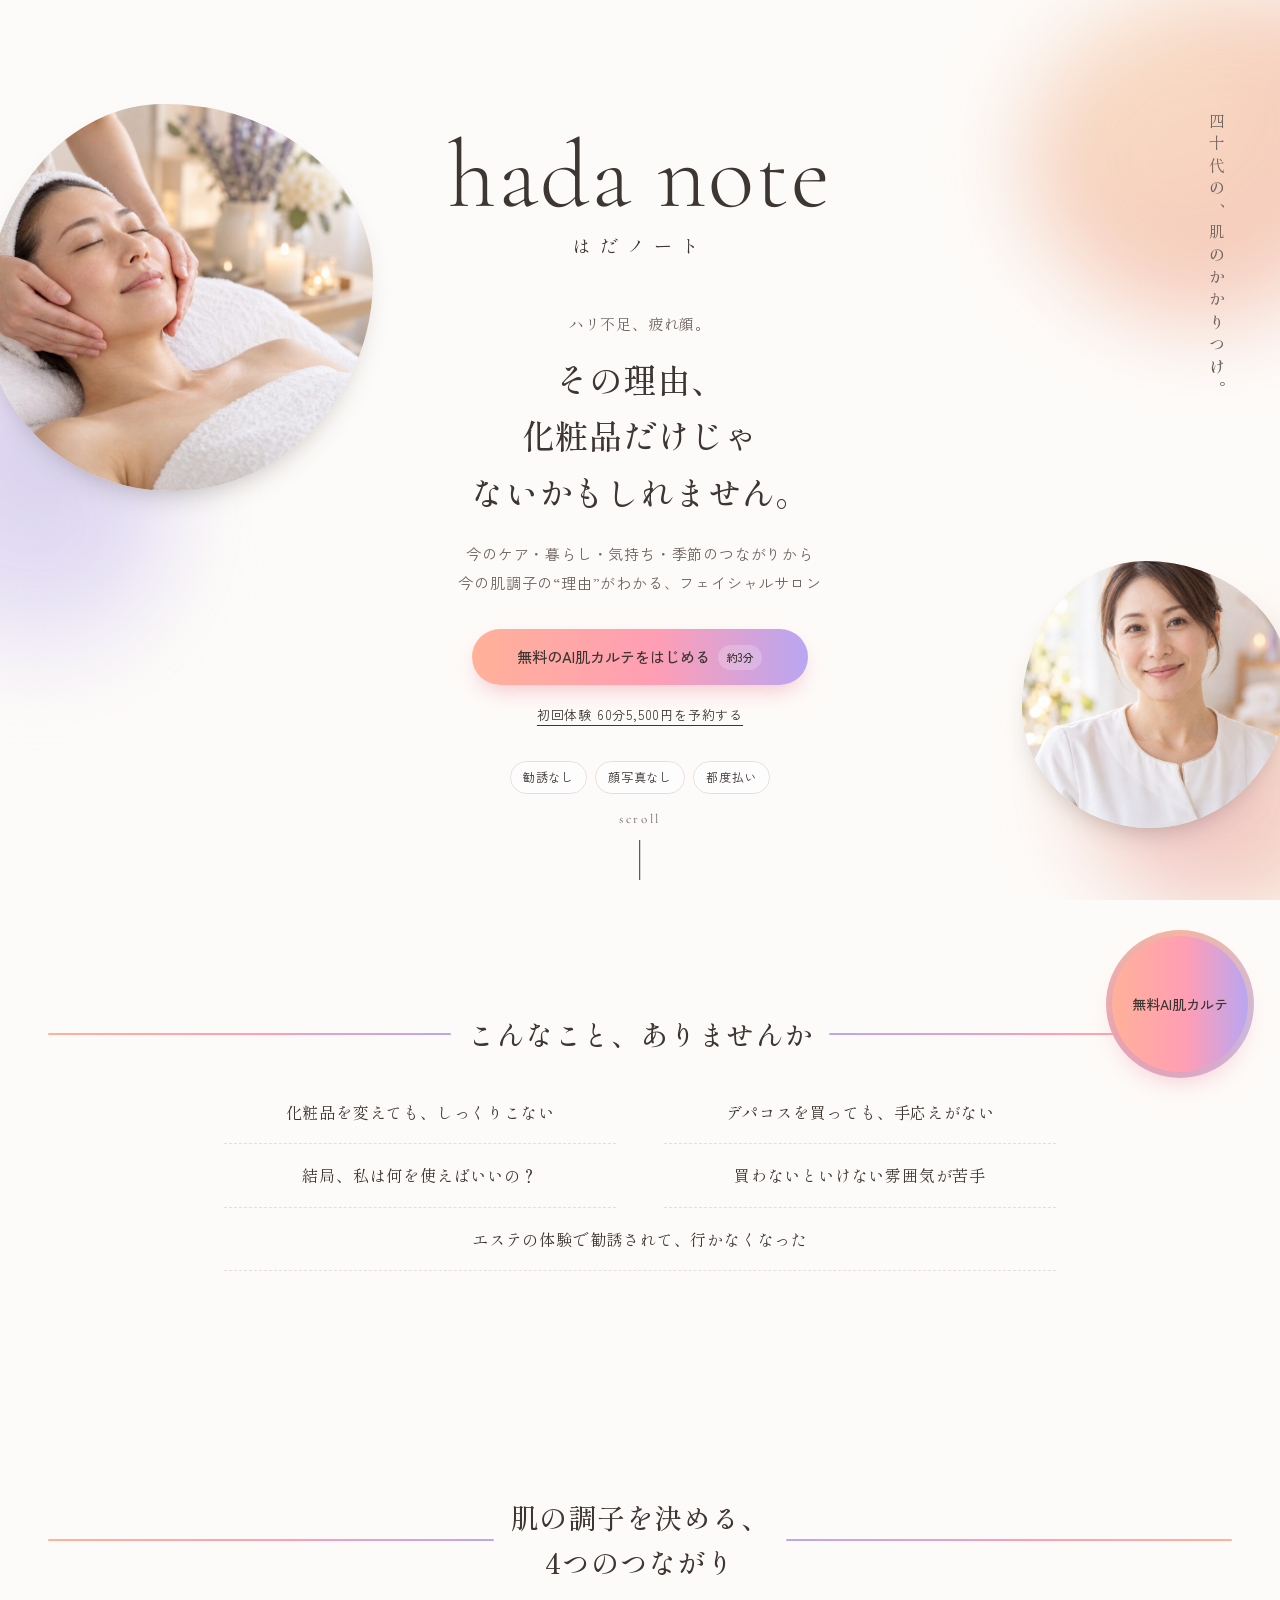
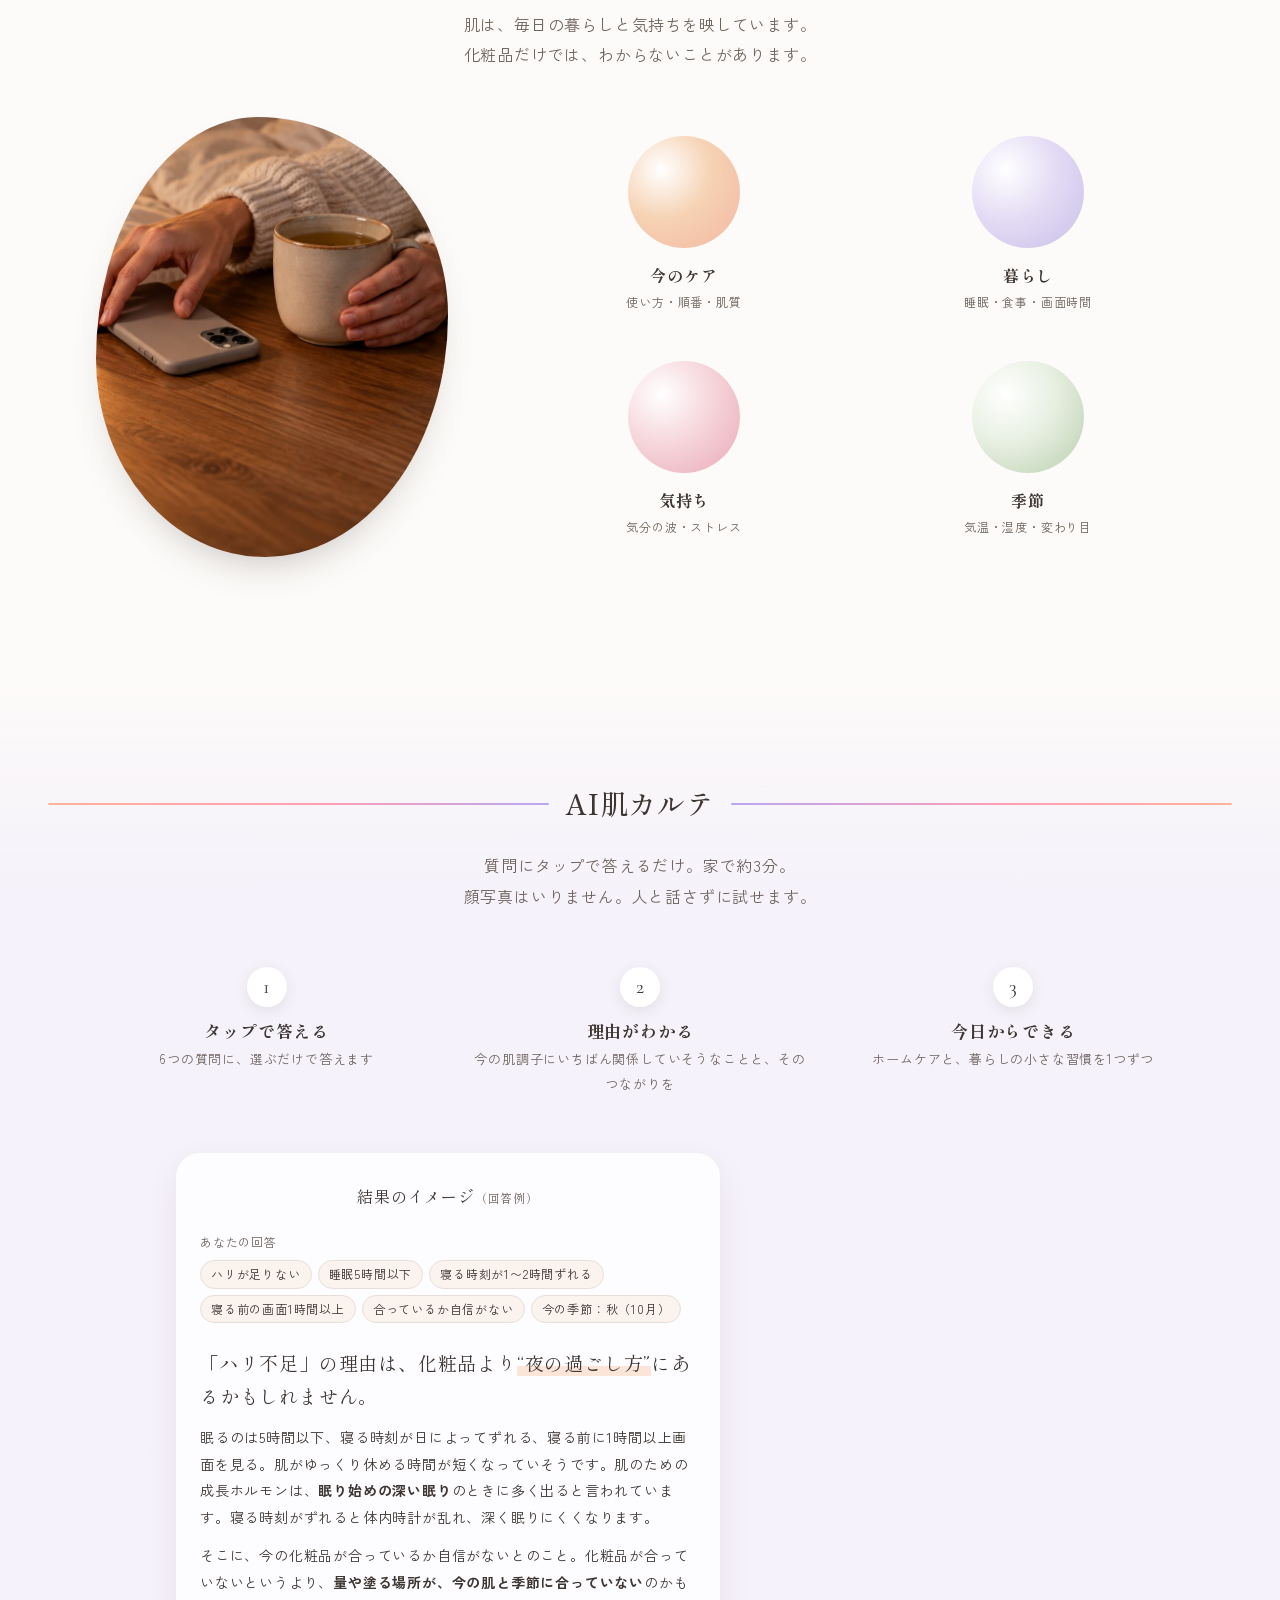
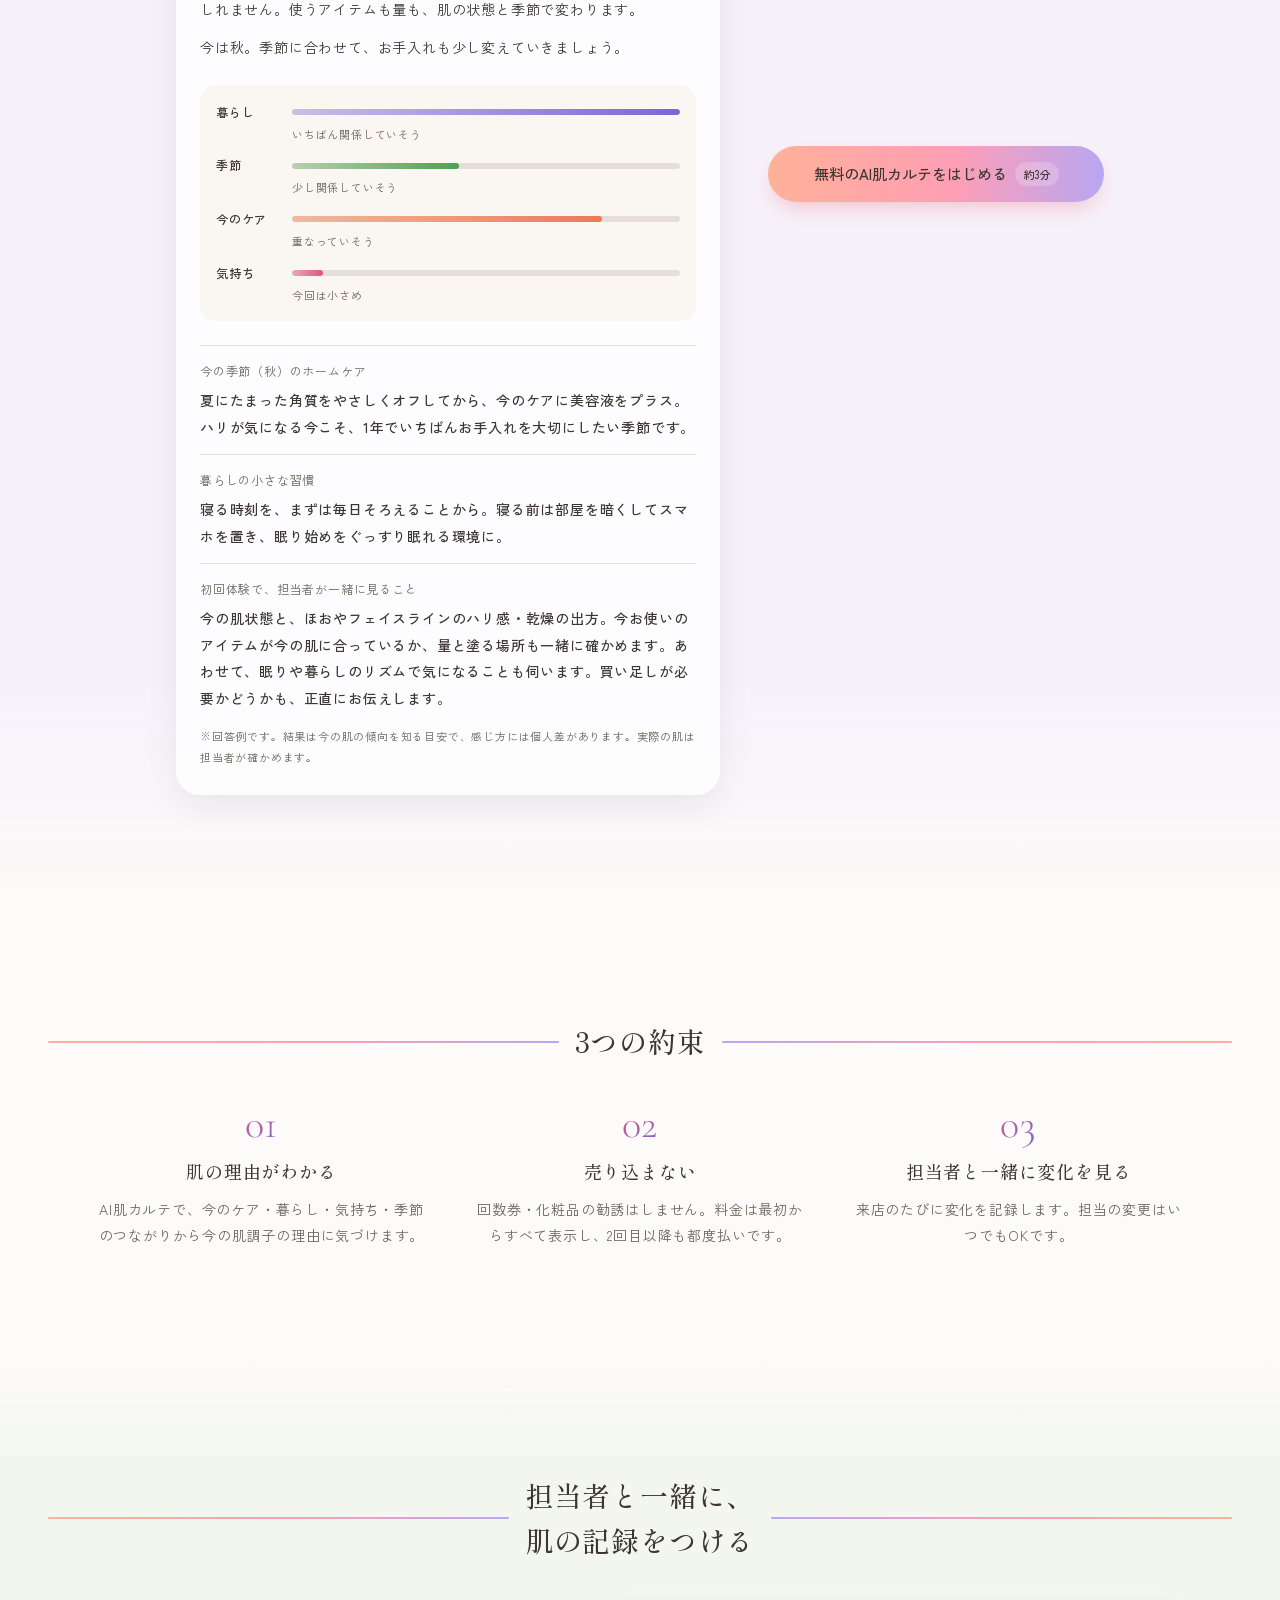
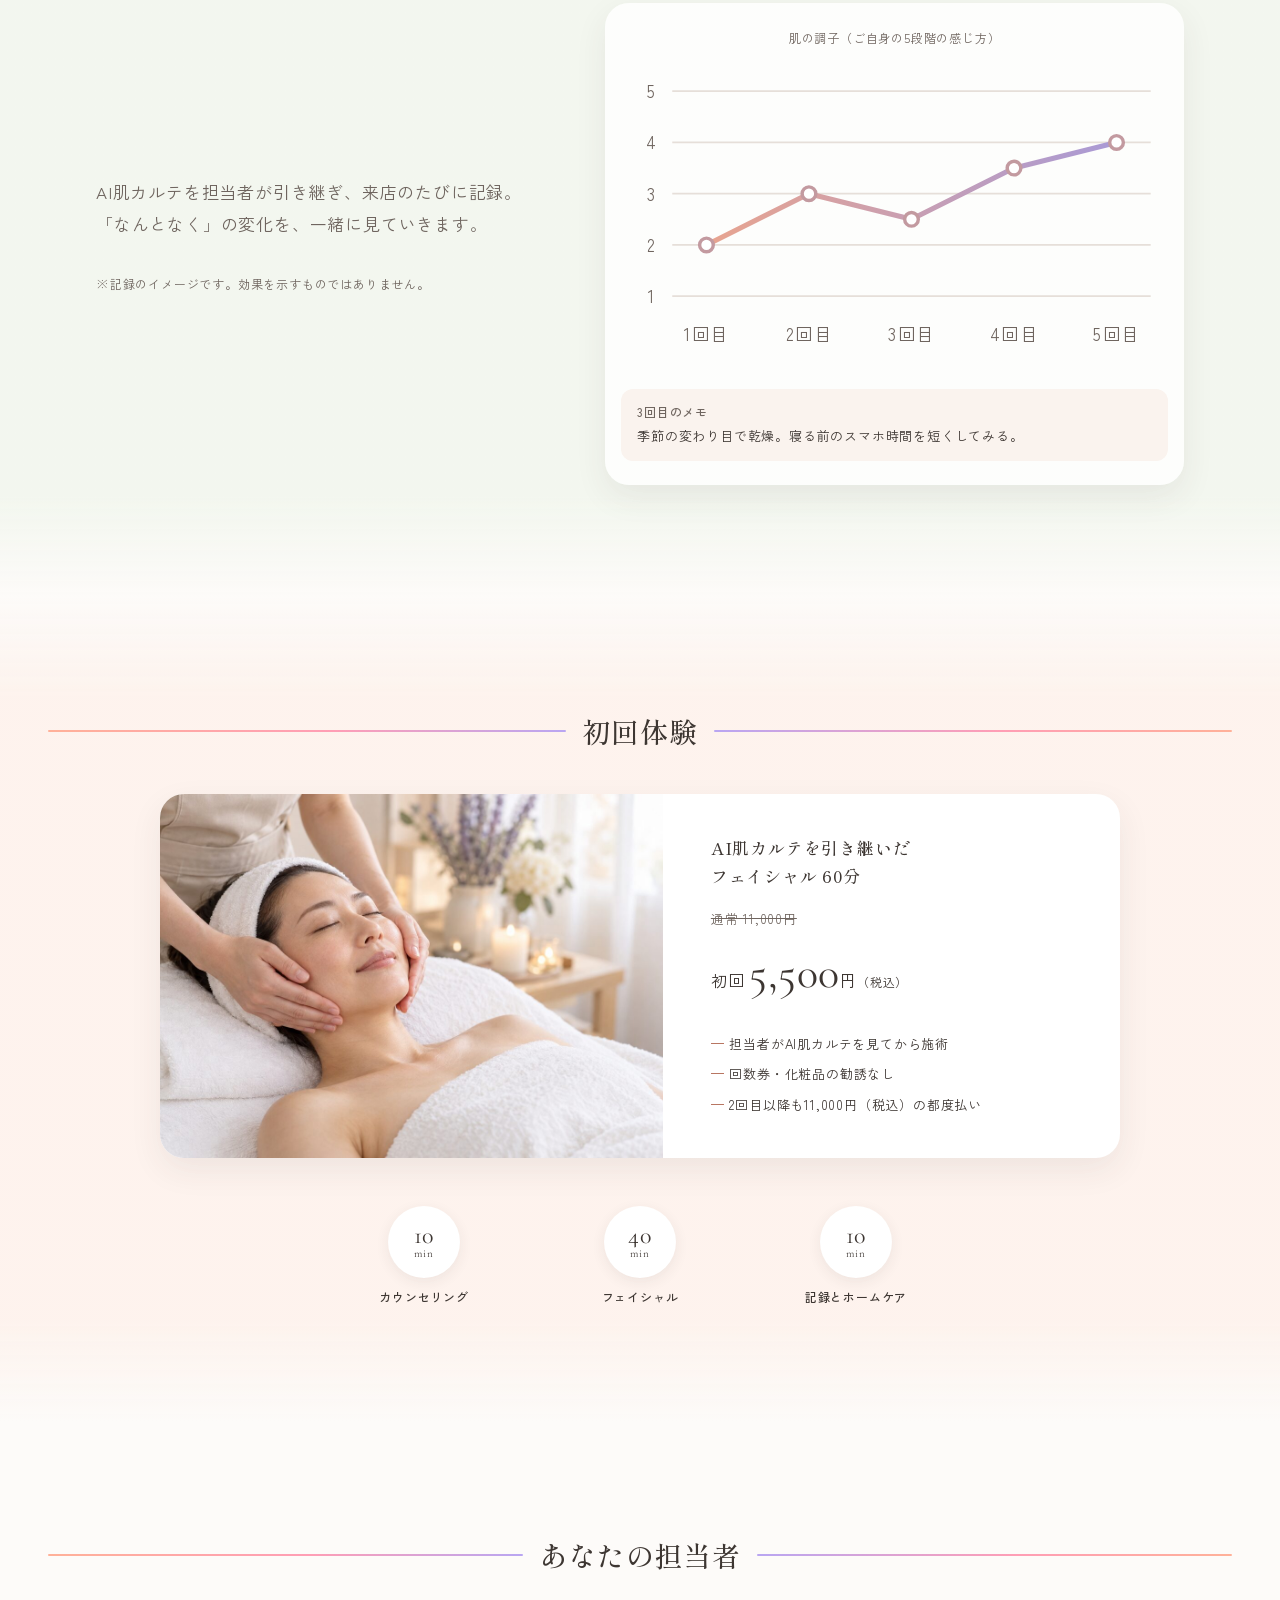
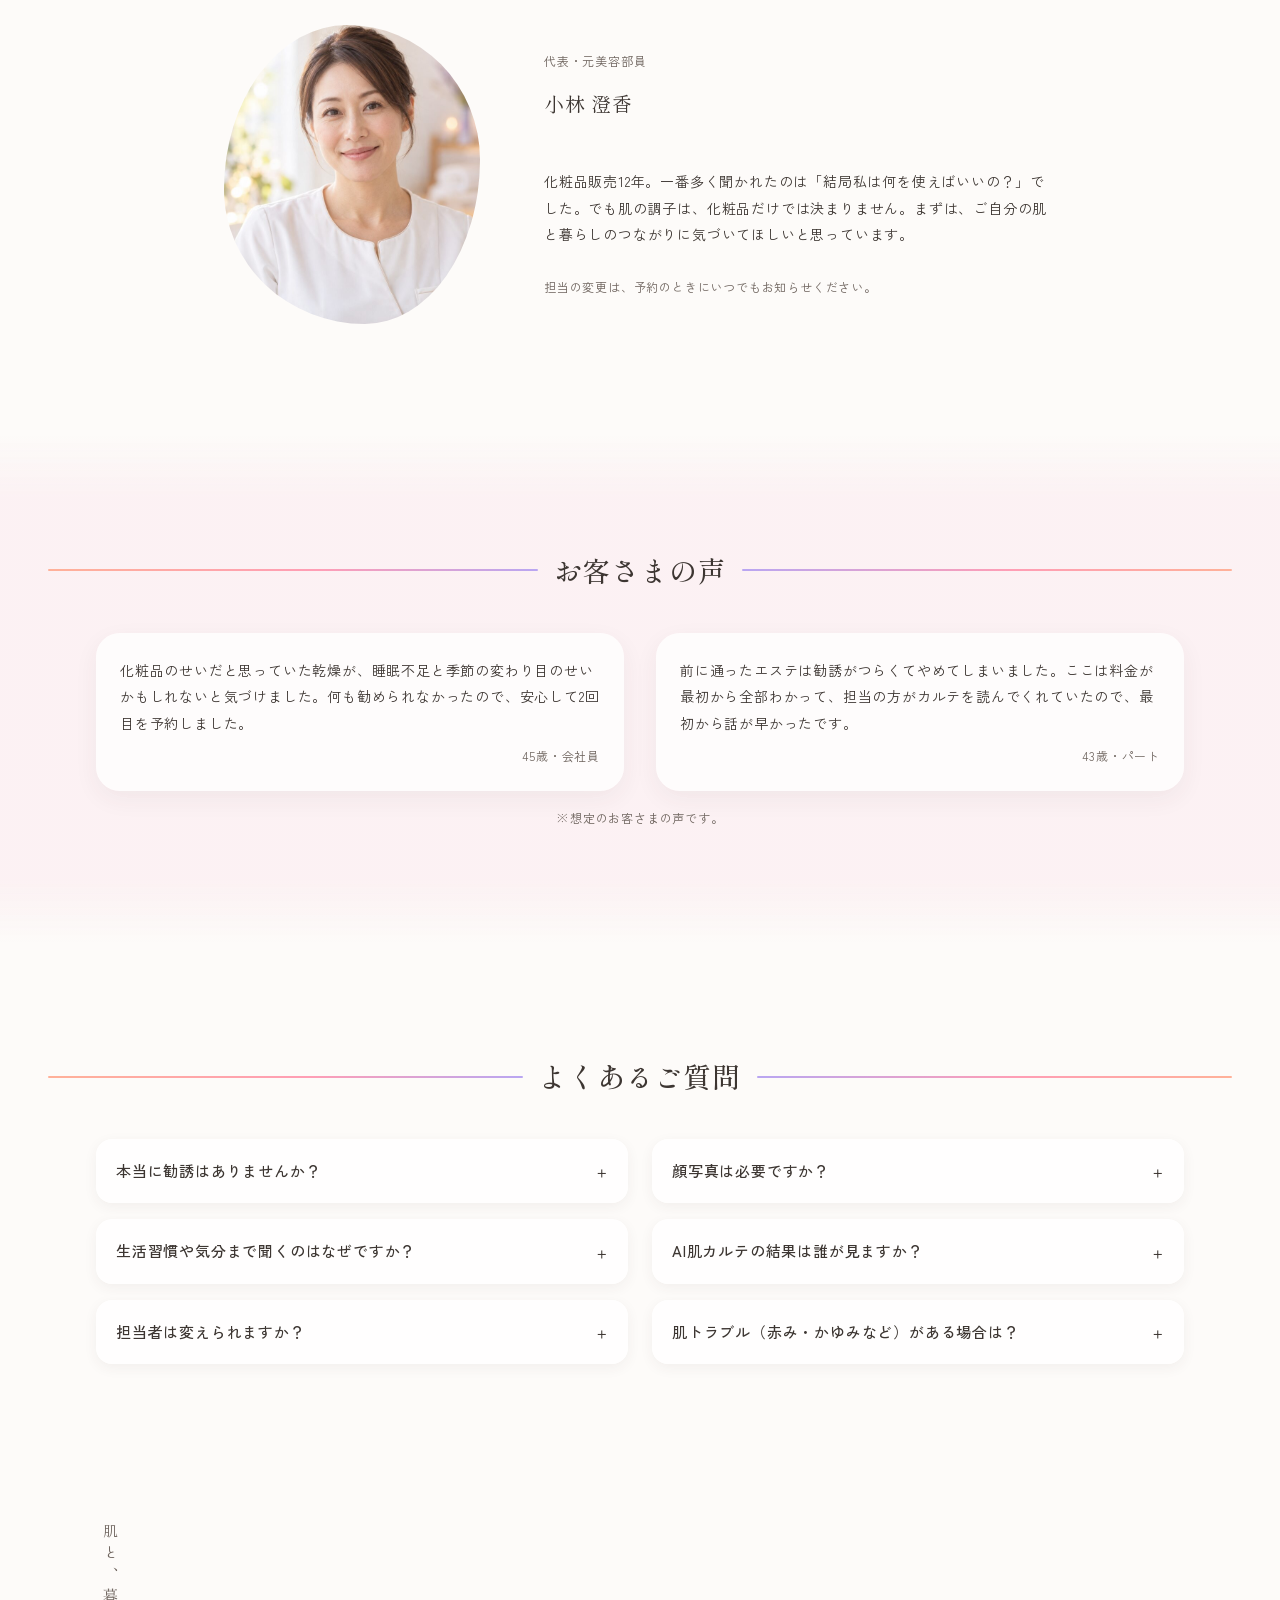
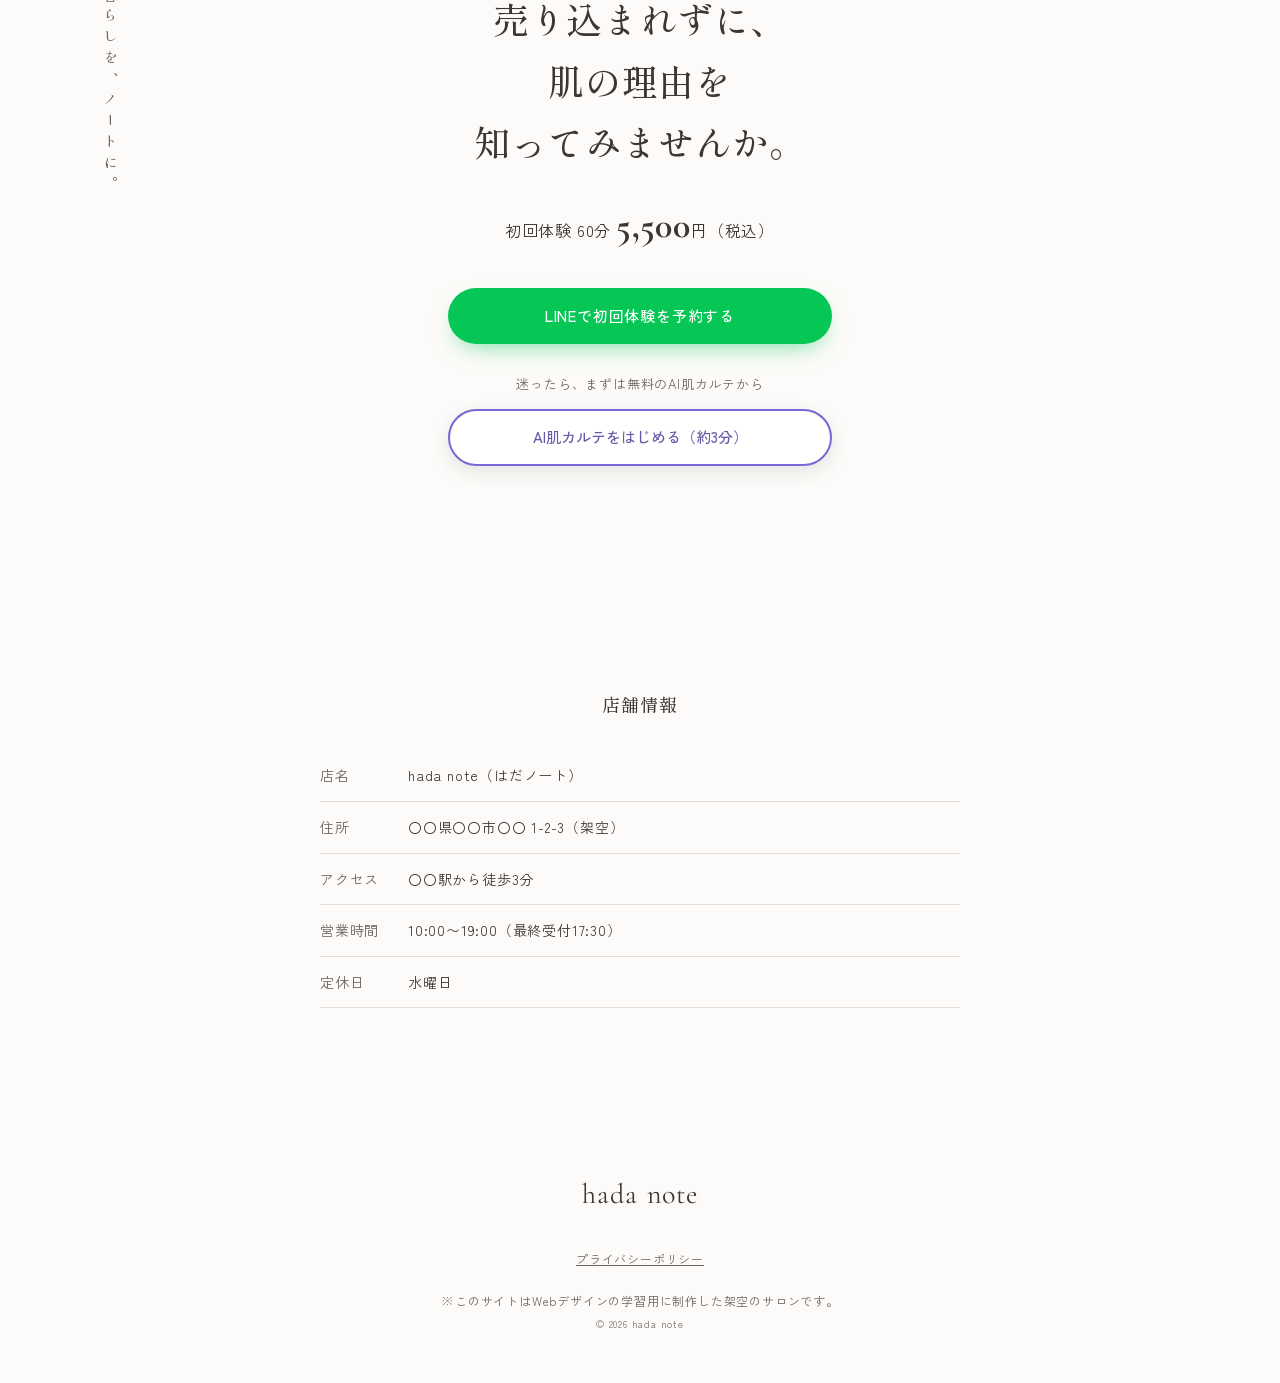
==== commit ecd5fc96: "セクション背景に淡い色の面を追加（案2）し、FVの丸の背後のぼかし色を削除 - AI肌カルテ・肌の記録・初回体験・お客さまの声の背景に、半透明の淡い色の面を追加 - FVの丸動画の背後に重ねていたぼか" ====
--- a/index.html
+++ b/index.html
@@ -122,7 +122,6 @@
              動画が用意できたら source の src を差し替えるだけでよい -->
         <div class="fv-media">
           <div class="fv-bubble fv-bubble--lg">
-            <span class="fv-blob fv-blob--a" aria-hidden="true"></span>
             <div class="fv-circle ph">
               <video autoplay muted loop playsinline preload="none" poster="images/treatment.jpg" aria-hidden="true">
                 <source src="videos/treatment.mp4" type="video/mp4">
@@ -130,7 +129,6 @@
             </div>
           </div>
           <div class="fv-bubble fv-bubble--sm">
-            <span class="fv-blob fv-blob--b" aria-hidden="true"></span>
             <div class="fv-circle ph">
               <video autoplay muted loop playsinline preload="none" poster="images/staff.jpg" aria-hidden="true">
                 <source src="videos/staff.mp4" type="video/mp4">
--- a/style.css
+++ b/style.css
@@ -108,15 +108,13 @@
 /* ---------- FVの丸動画（4つのつながりの丸動画と同じ、少し歪んだ丸。大きい方を左上、小さい方を右下に分けて置く） ---------- */
 /* 丸が画面の端で見切れてもよいので、はみ出した分は隠して横スクロールを出さない（hiddenは古いブラウザ用、clipが本命） */
 .fv { overflow: hidden; overflow: clip; }
-/* --s が丸の大きさの基準。ここを変えれば大小の丸・ぼかし玉・外枠の高さがまとめて比例する */
 .fv-media {
   --s: clamp(19.5rem, 52vw, 26rem);
   position: relative; height: calc(var(--s) * .9);   /* 小さい丸の下の余白を詰めて、本文を上げる */
   margin: 1.5rem -1.5rem 0;   /* .fv の左右の余白(1.5rem)を打ち消して、画面の端まで広げる */
   animation: fvIn 1s ease-out .8s backwards;
 }
-/* bubble = 丸＋背後のぼかし玉のひとまとまり。ゆっくり上下に揺れるのはこの単位 */
-.fv-bubble { position: absolute; aspect-ratio: 1 / 1; isolation: isolate; }
+.fv-bubble { position: absolute; aspect-ratio: 1 / 1; }
 .fv-bubble--lg { width: calc(var(--s) * .84); top: 0; left: -3%; animation: fvFloatLg 8s ease-in-out infinite; }
 .fv-bubble--sm { width: calc(var(--s) * .58); right: -2%; bottom: 0; animation: fvFloatSm 6.5s ease-in-out infinite; animation-delay: -3s; }
 /* 丸はゆっくり上下に揺れる（大小で周期・振幅・向きを変えて、互い違いに見せる） */
@@ -126,10 +124,6 @@
 /* 形は「4つのつながり」の丸(.concept-blob)と同じ歪み方。morph はそちらで定義済みのものを共用 */
 .fv-circle { width: 100%; height: 100%; border-radius: 46% 54% 52% 48% / 55% 45% 55% 45%; animation: morph 14s ease-in-out infinite; box-shadow: 0 14px 28px -14px rgba(61,54,50,.35); }
 .fv-bubble--sm .fv-circle { animation-delay: -7s; }   /* 形の変わるタイミングを大きい方とずらす */
-
-.fv-blob { position: absolute; z-index: -1; border-radius: 50%; filter: blur(24px); opacity: 0.7; pointer-events: none; }
-.fv-blob--a { width: 80%; height: 80%; top: -15%; left: -15%; background: radial-gradient(circle at 35% 35%, var(--c-apricot), var(--c-peach) 60%, transparent 75%); }
-.fv-blob--b { width: 85%; height: 85%; bottom: -18%; right: -18%; background: radial-gradient(circle at 40% 40%, var(--c-lav), #e4dcf5 60%, transparent 75%); }
 
 /* ---------- ボタン（肌idのような、白くて丸い、影のついたボタン） ---------- */
 .btn {
@@ -172,6 +166,12 @@
 
 .fade-in { opacity: 0; transform: translateY(18px); transition: opacity 1s ease, transform 1s ease; }
 .fade-in.is-visible { opacity: 1; transform: none; }
+
+/* ---------- セクションの背景の面（案2） ---------- */
+.karte { background: linear-gradient(180deg, transparent, rgba(243,239,250,.75) 12%, rgba(243,239,250,.75) 88%, transparent); }
+.record { background: linear-gradient(180deg, transparent, rgba(239,245,235,.75) 12%, rgba(239,245,235,.75) 88%, transparent); }
+.menu { background: linear-gradient(180deg, transparent, rgba(253,240,233,.75) 12%, rgba(253,240,233,.75) 88%, transparent); }
+.voices { background: linear-gradient(180deg, transparent, rgba(251,238,241,.75) 12%, rgba(251,238,241,.75) 88%, transparent); }
 
 /* ---------- 共感 ---------- */
 .check-list { margin-top: 2.5rem; display: grid; gap: 1rem; text-align: center; font-family: var(--f-mincho); font-size: 1rem; }
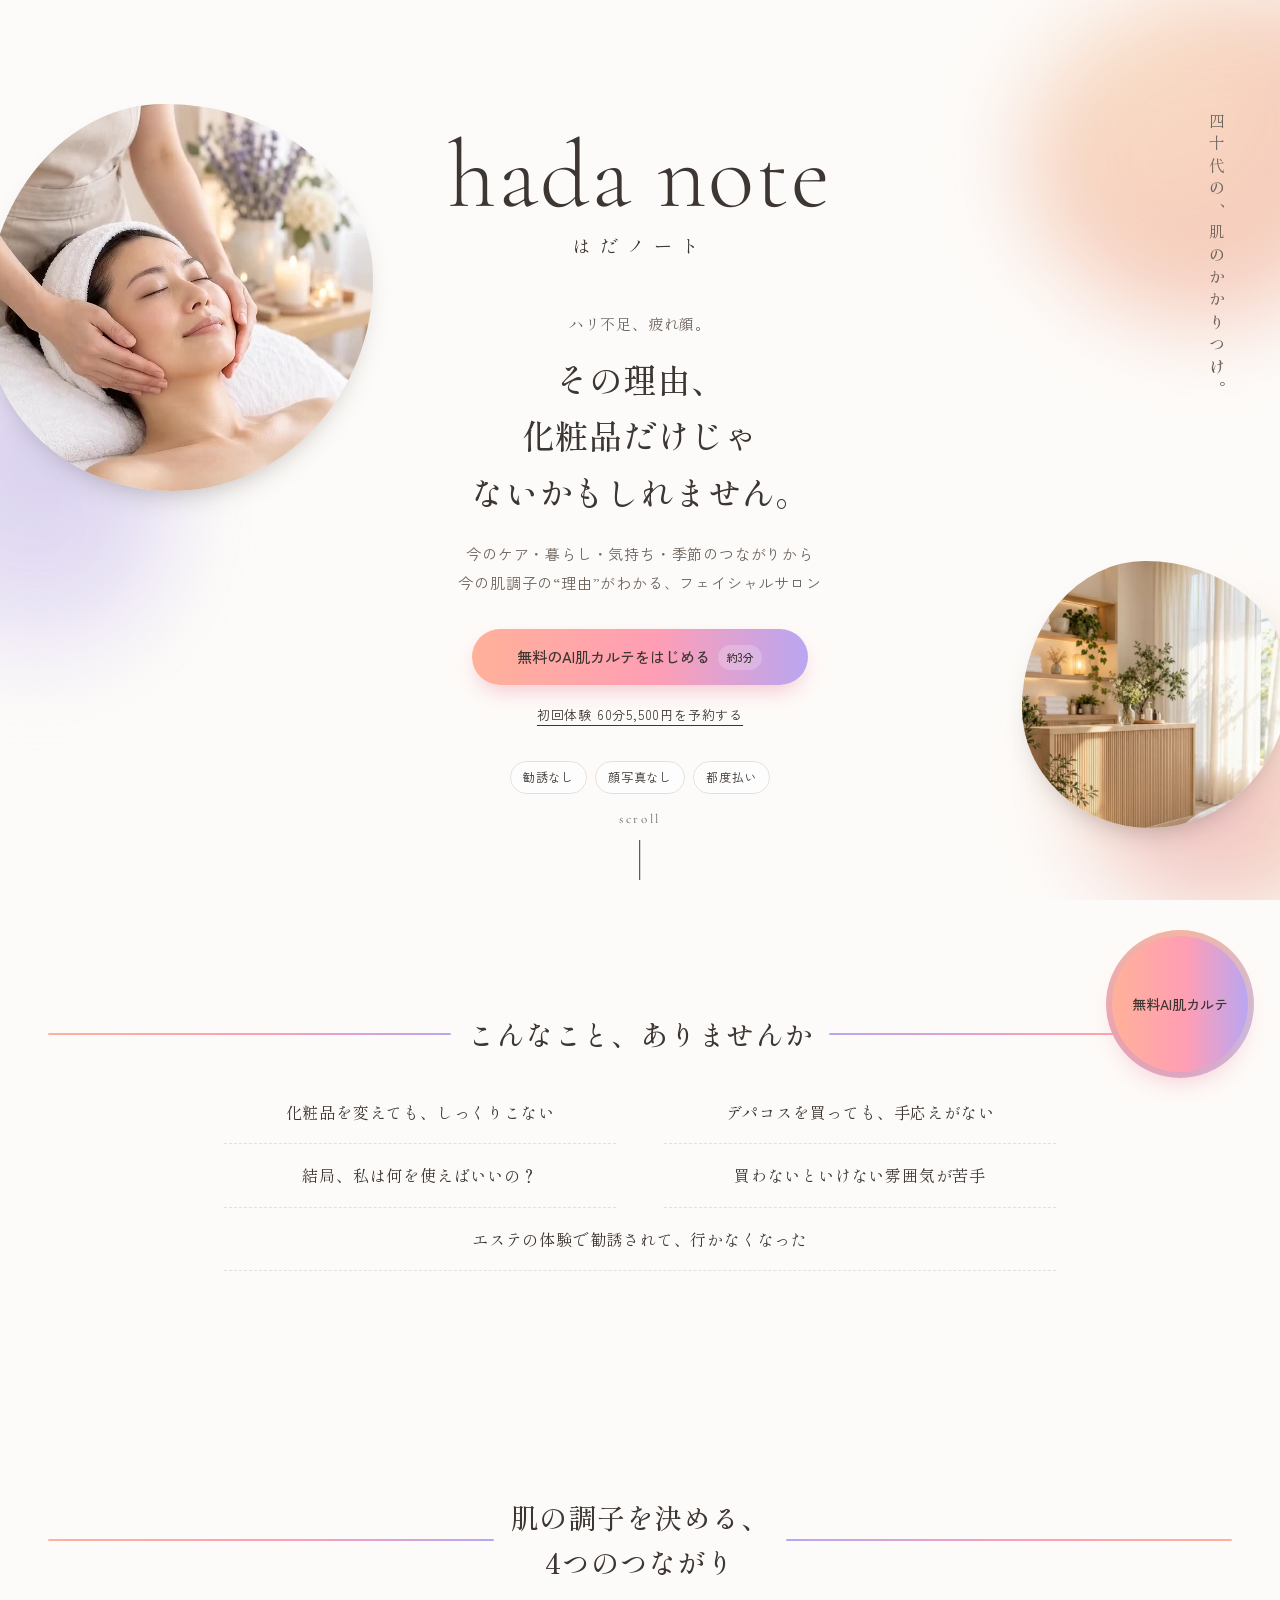
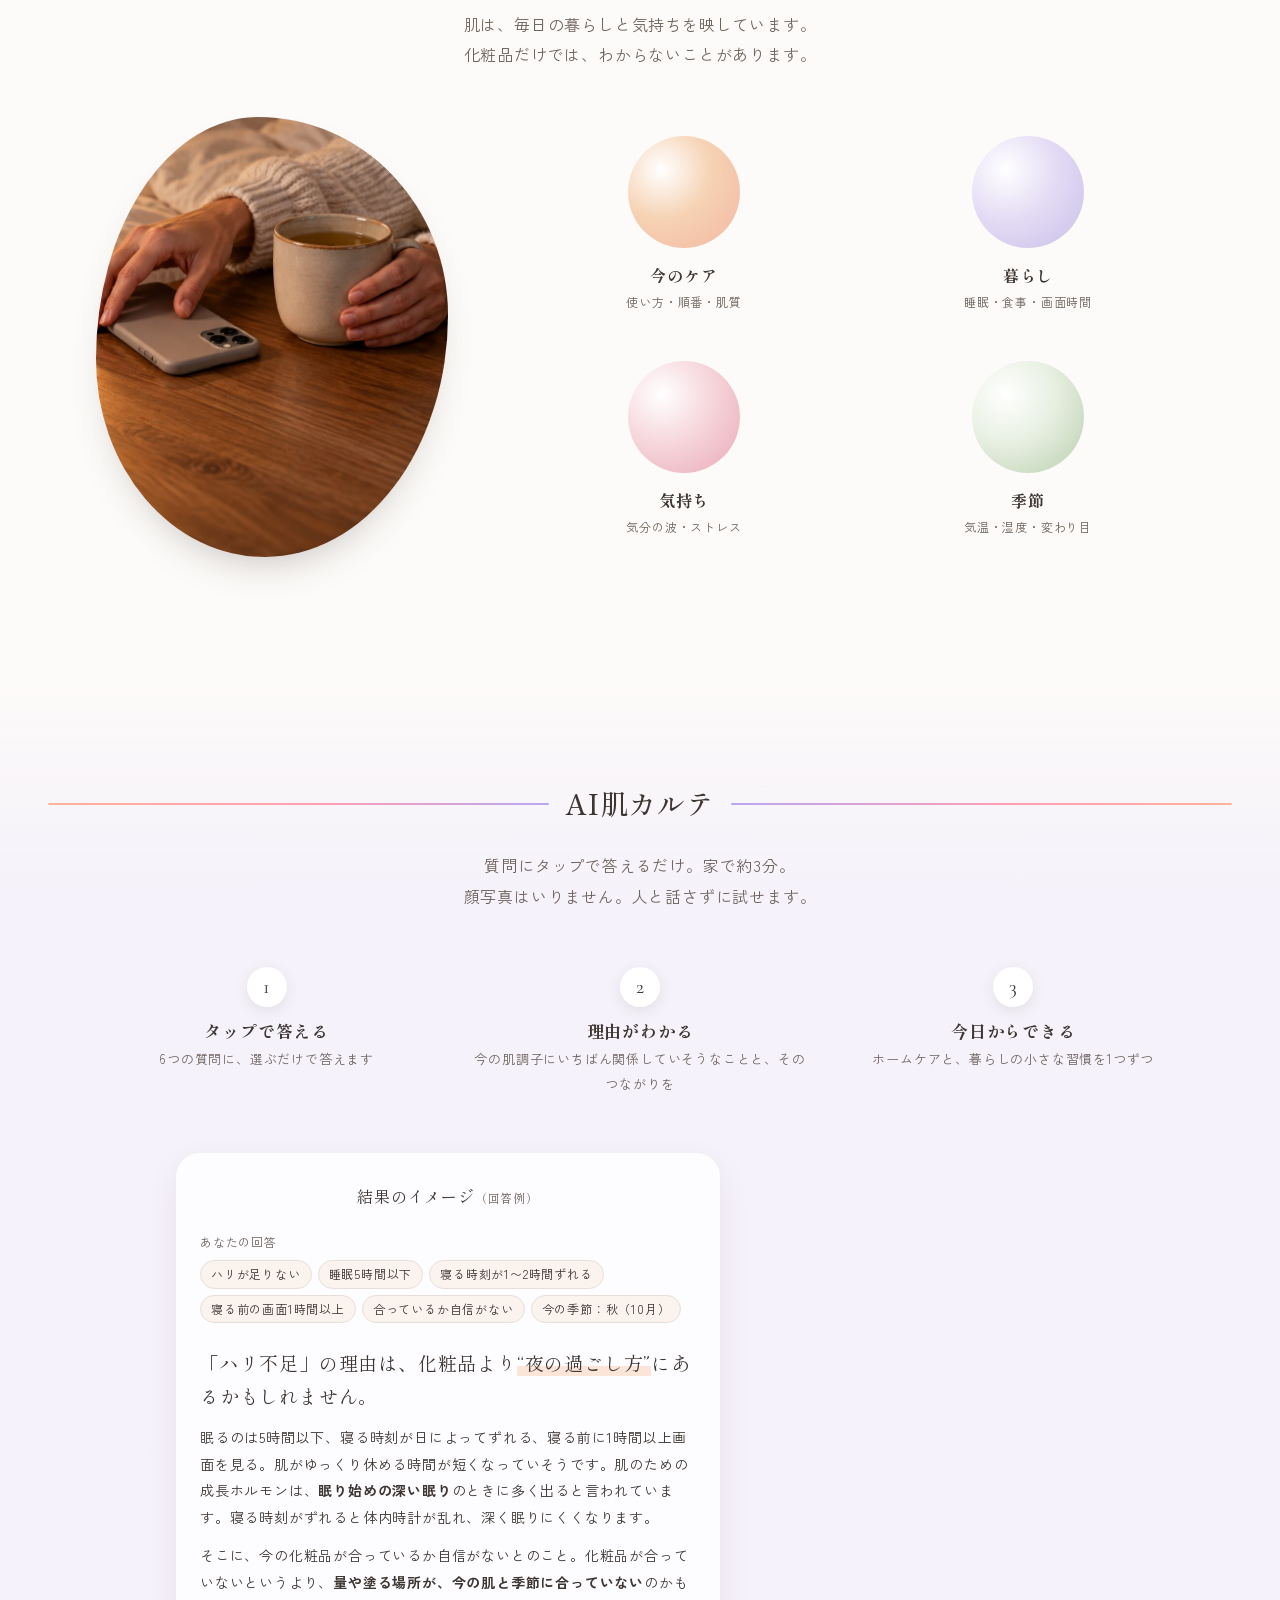
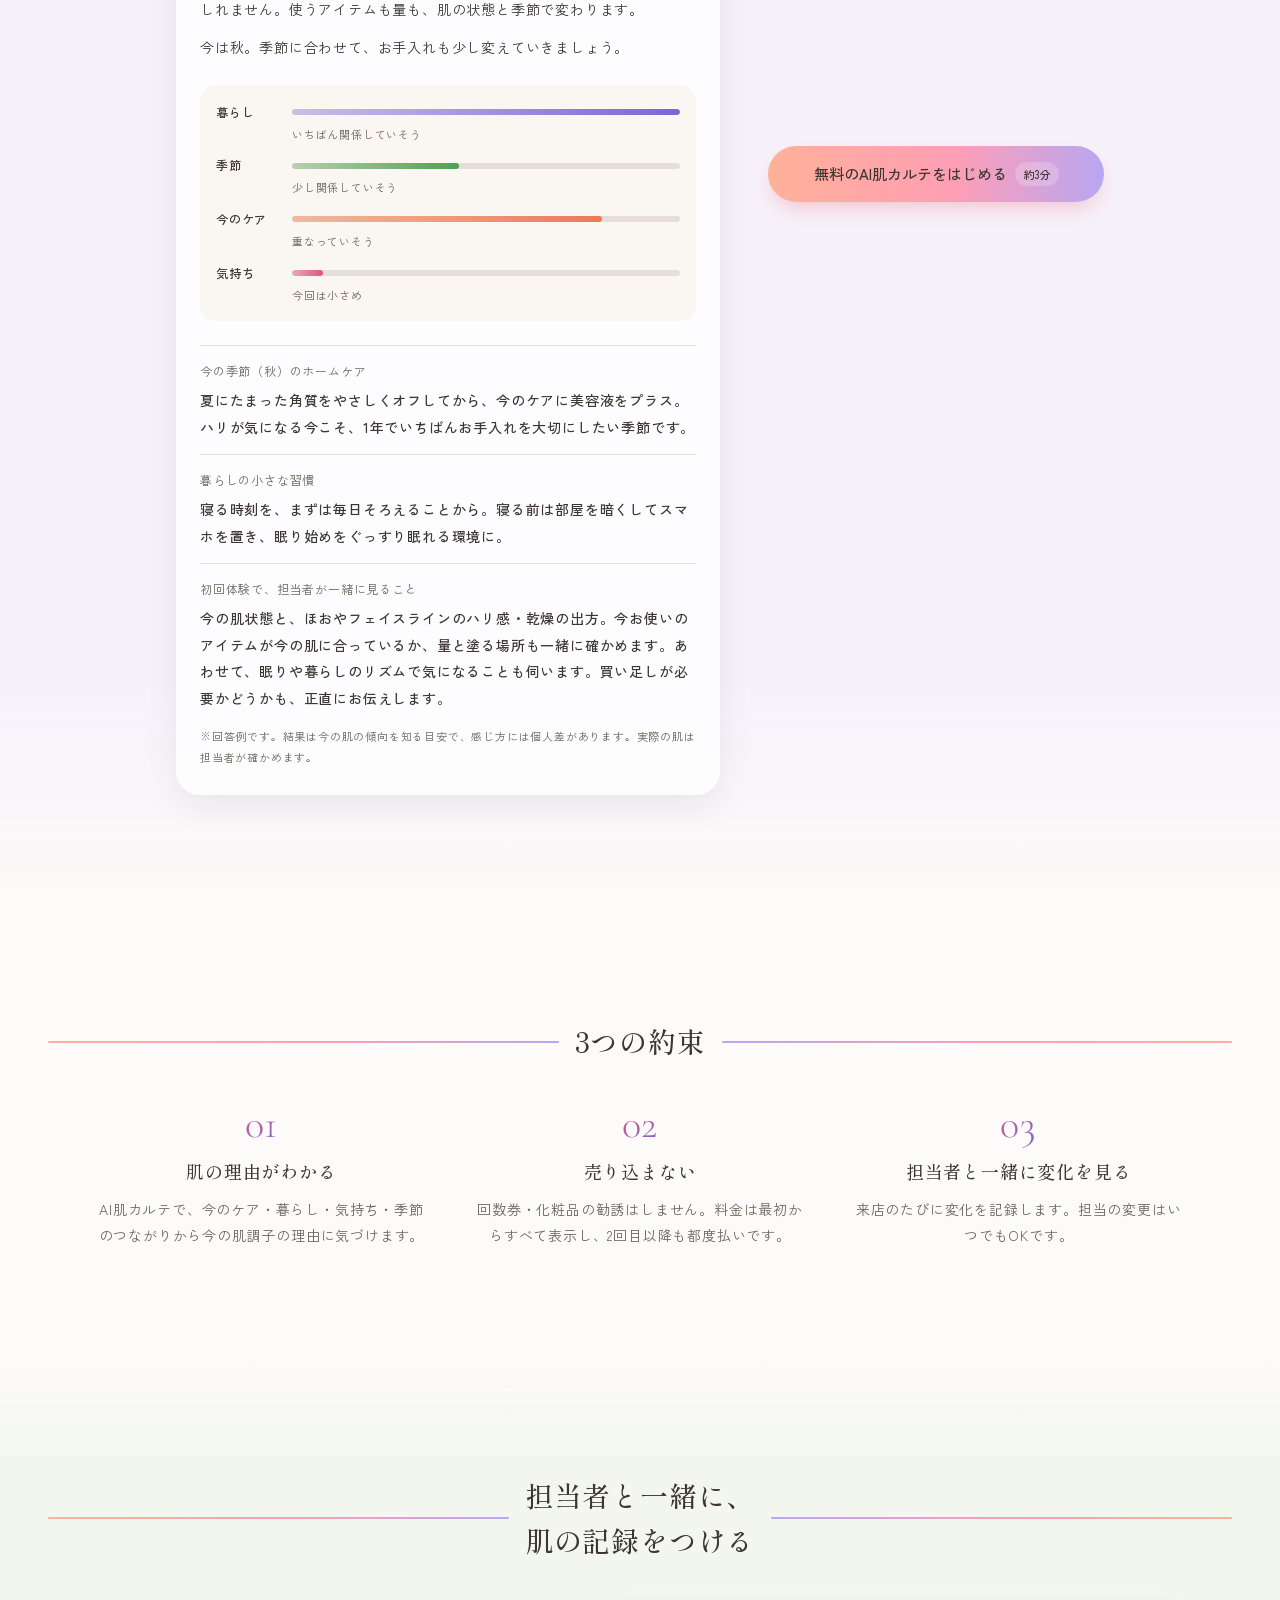
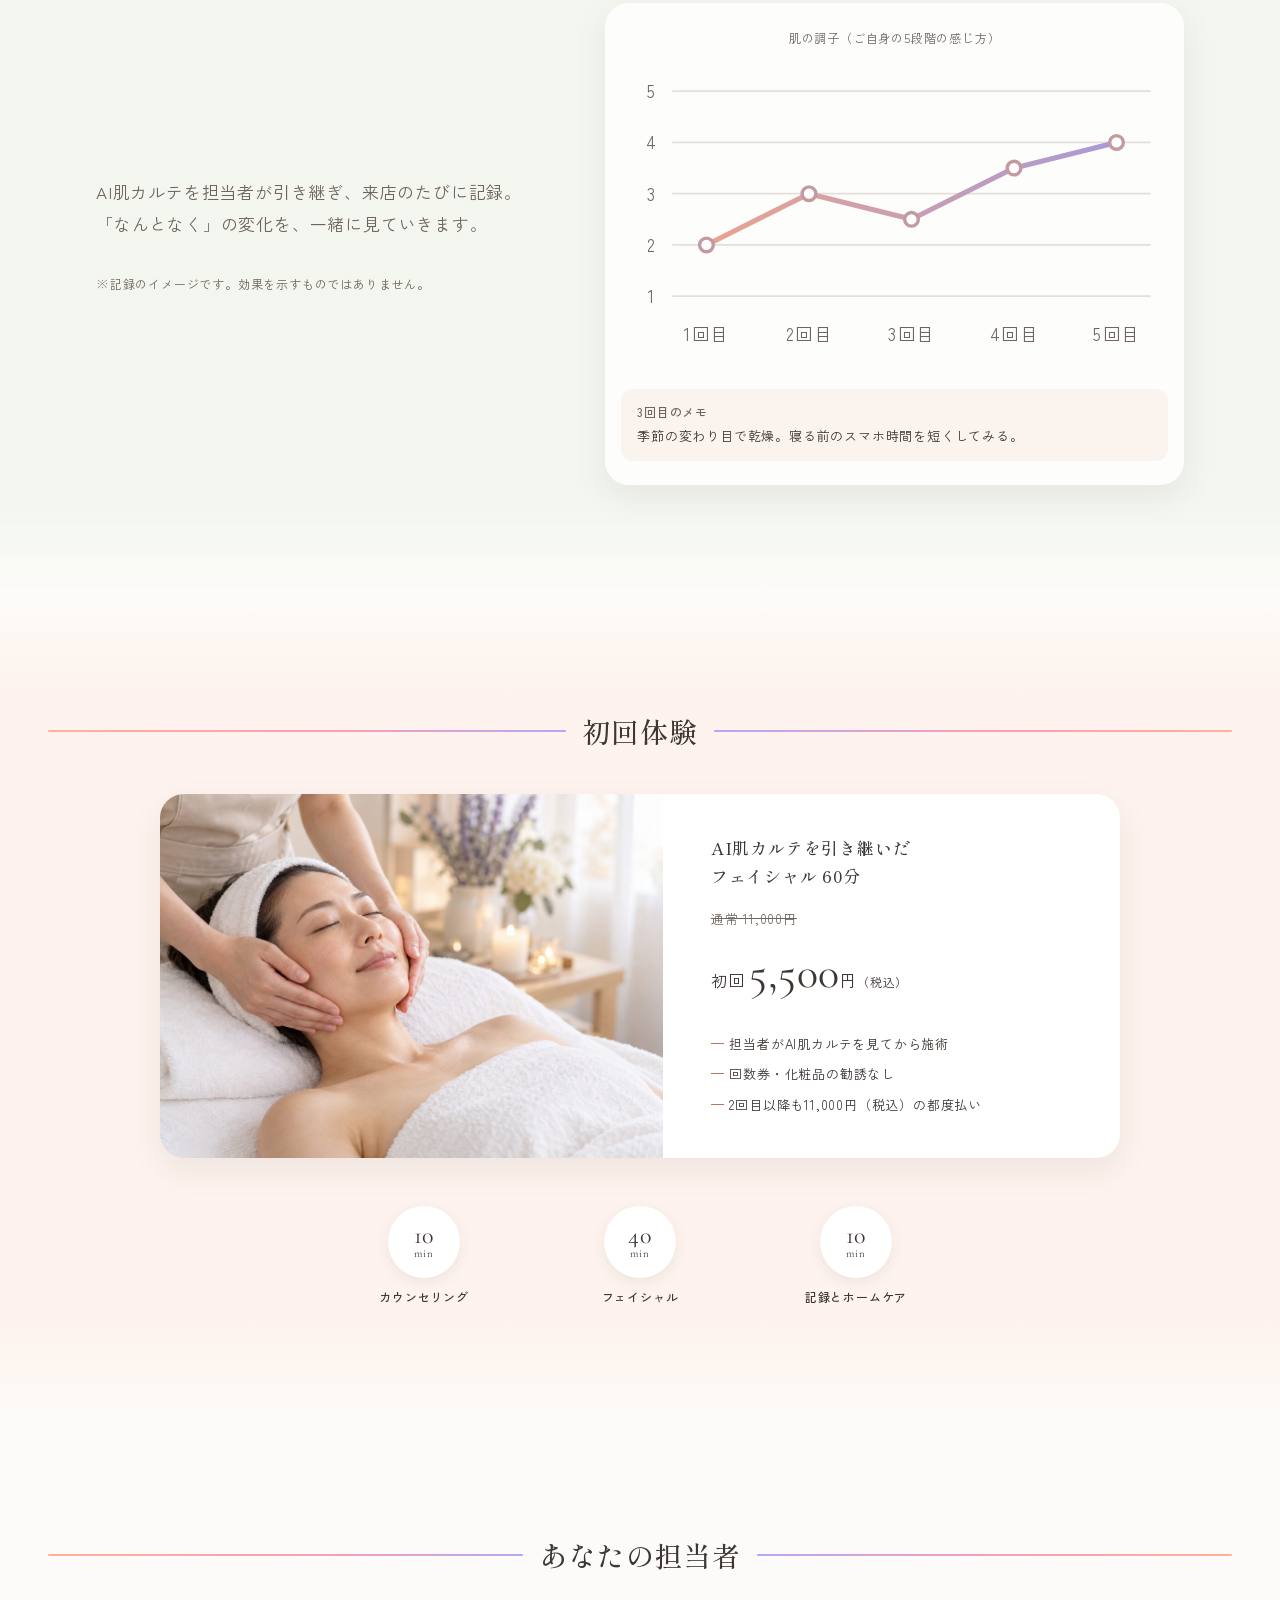
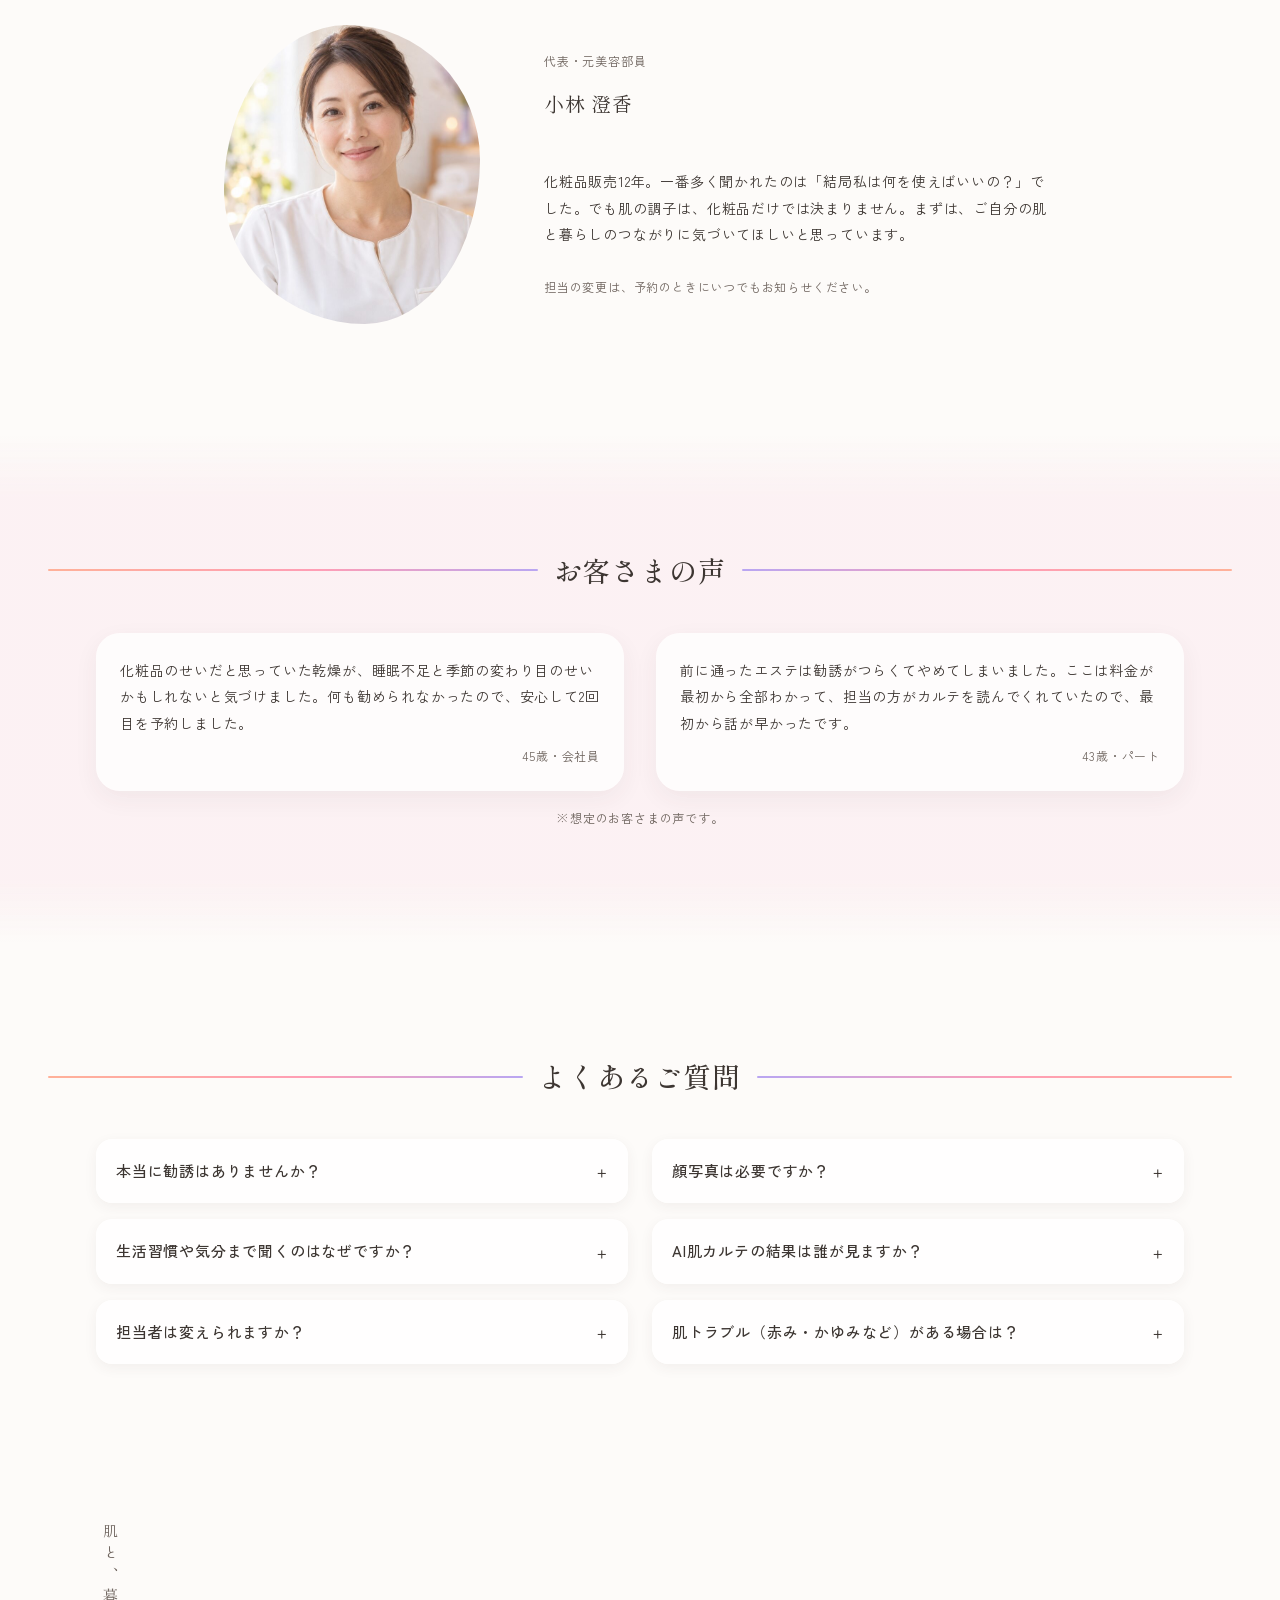
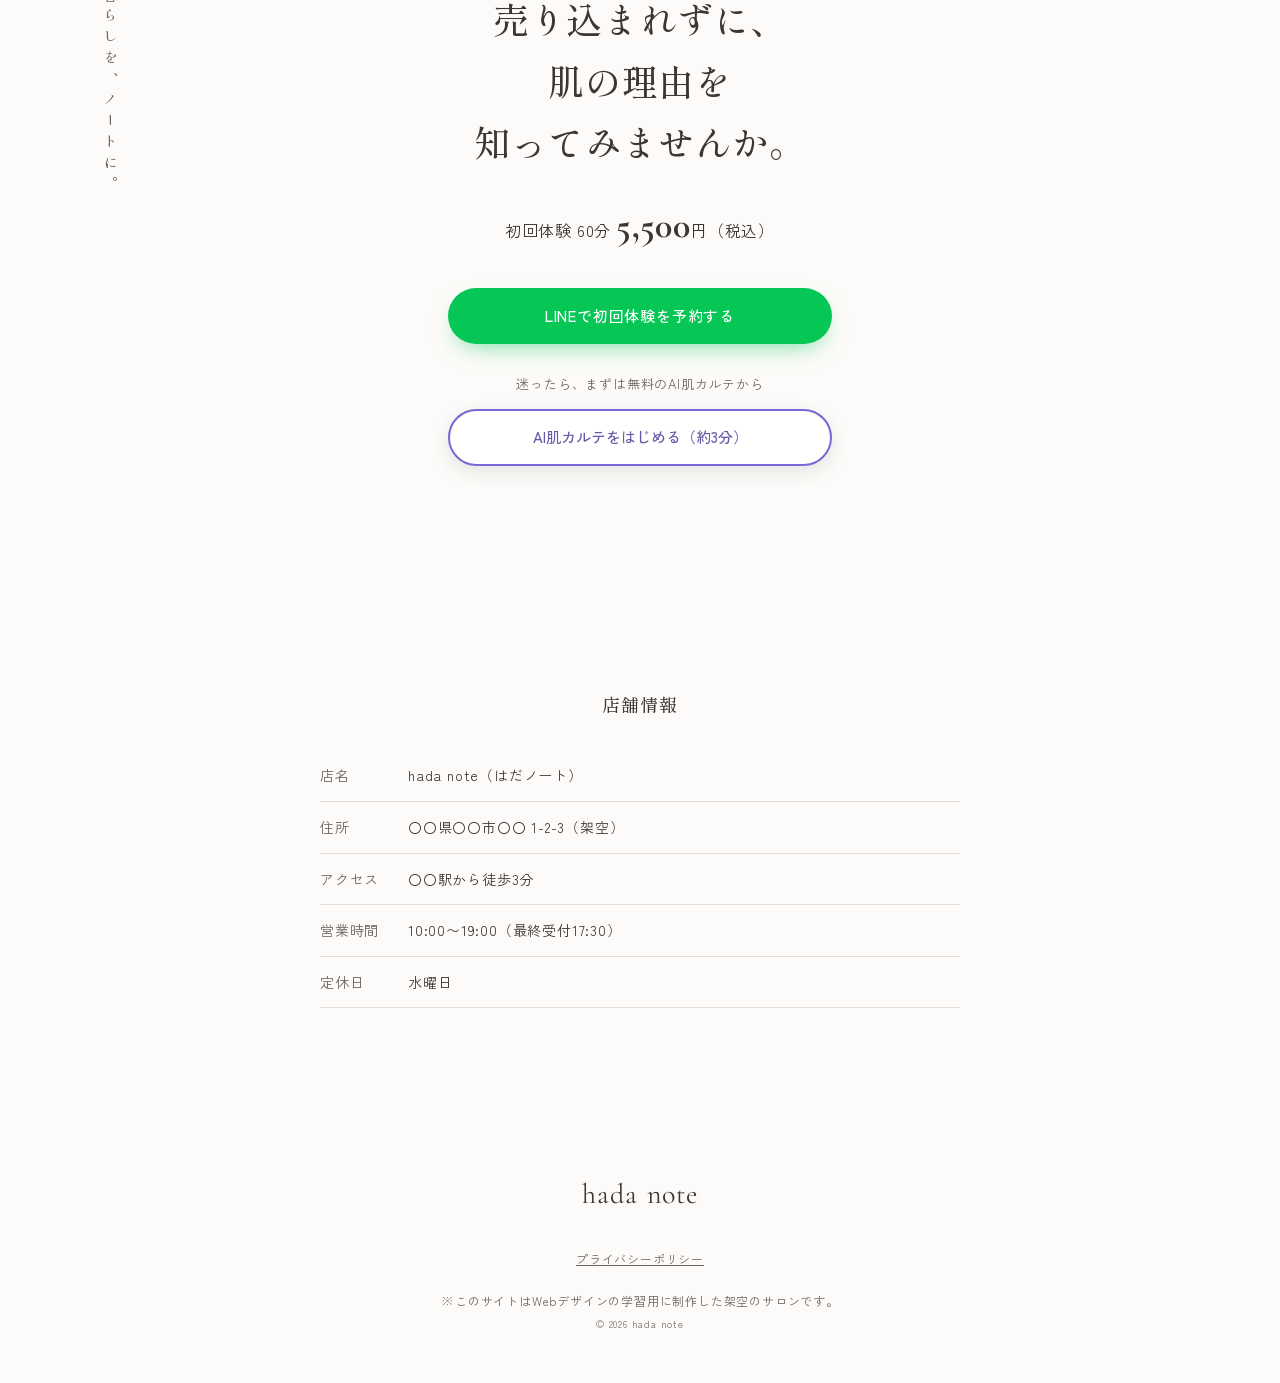
==== commit 9e1c60e8: "FVを動画に差し替え" ====
--- a/index.html
+++ b/index.html
@@ -118,20 +118,21 @@
         <p class="fv-logo">hada note<span>はだノート</span></p>
 
         <!-- 4つのつながりの丸動画と同じ見せ方（丸でクロップ＋動画）。
-             動画が未納品の間は poster の仮画像がそのまま表示される。
-             動画が用意できたら source の src を差し替えるだけでよい -->
+             大きい丸＝施術（マッサージ）、小さい丸＝店内。どちらも約8秒を1回だけ再生して、最後の画面で止まる（loop は付けない）。
+             ページを開いたとき・スクロールでFVに戻ってきたときに最初から再生し直す処理は、script.js の「8. FVの丸動画」。
+             poster は動画が読み込まれるまで表示する、動画の1コマ目の画像 -->
         <div class="fv-media">
           <div class="fv-bubble fv-bubble--lg">
             <div class="fv-circle ph">
-              <video autoplay muted loop playsinline preload="none" poster="images/treatment.jpg" aria-hidden="true">
-                <source src="videos/treatment.mp4" type="video/mp4">
+              <video autoplay muted playsinline preload="none" poster="images/fv_treatment.jpg" aria-hidden="true">
+                <source src="videos/fv_treatment.mp4" type="video/mp4">
               </video>
             </div>
           </div>
           <div class="fv-bubble fv-bubble--sm">
             <div class="fv-circle ph">
-              <video autoplay muted loop playsinline preload="none" poster="images/staff.jpg" aria-hidden="true">
-                <source src="videos/staff.mp4" type="video/mp4">
+              <video autoplay muted playsinline preload="none" poster="images/fv_salon.jpg" aria-hidden="true">
+                <source src="videos/fv_salon.mp4" type="video/mp4">
               </video>
             </div>
           </div>
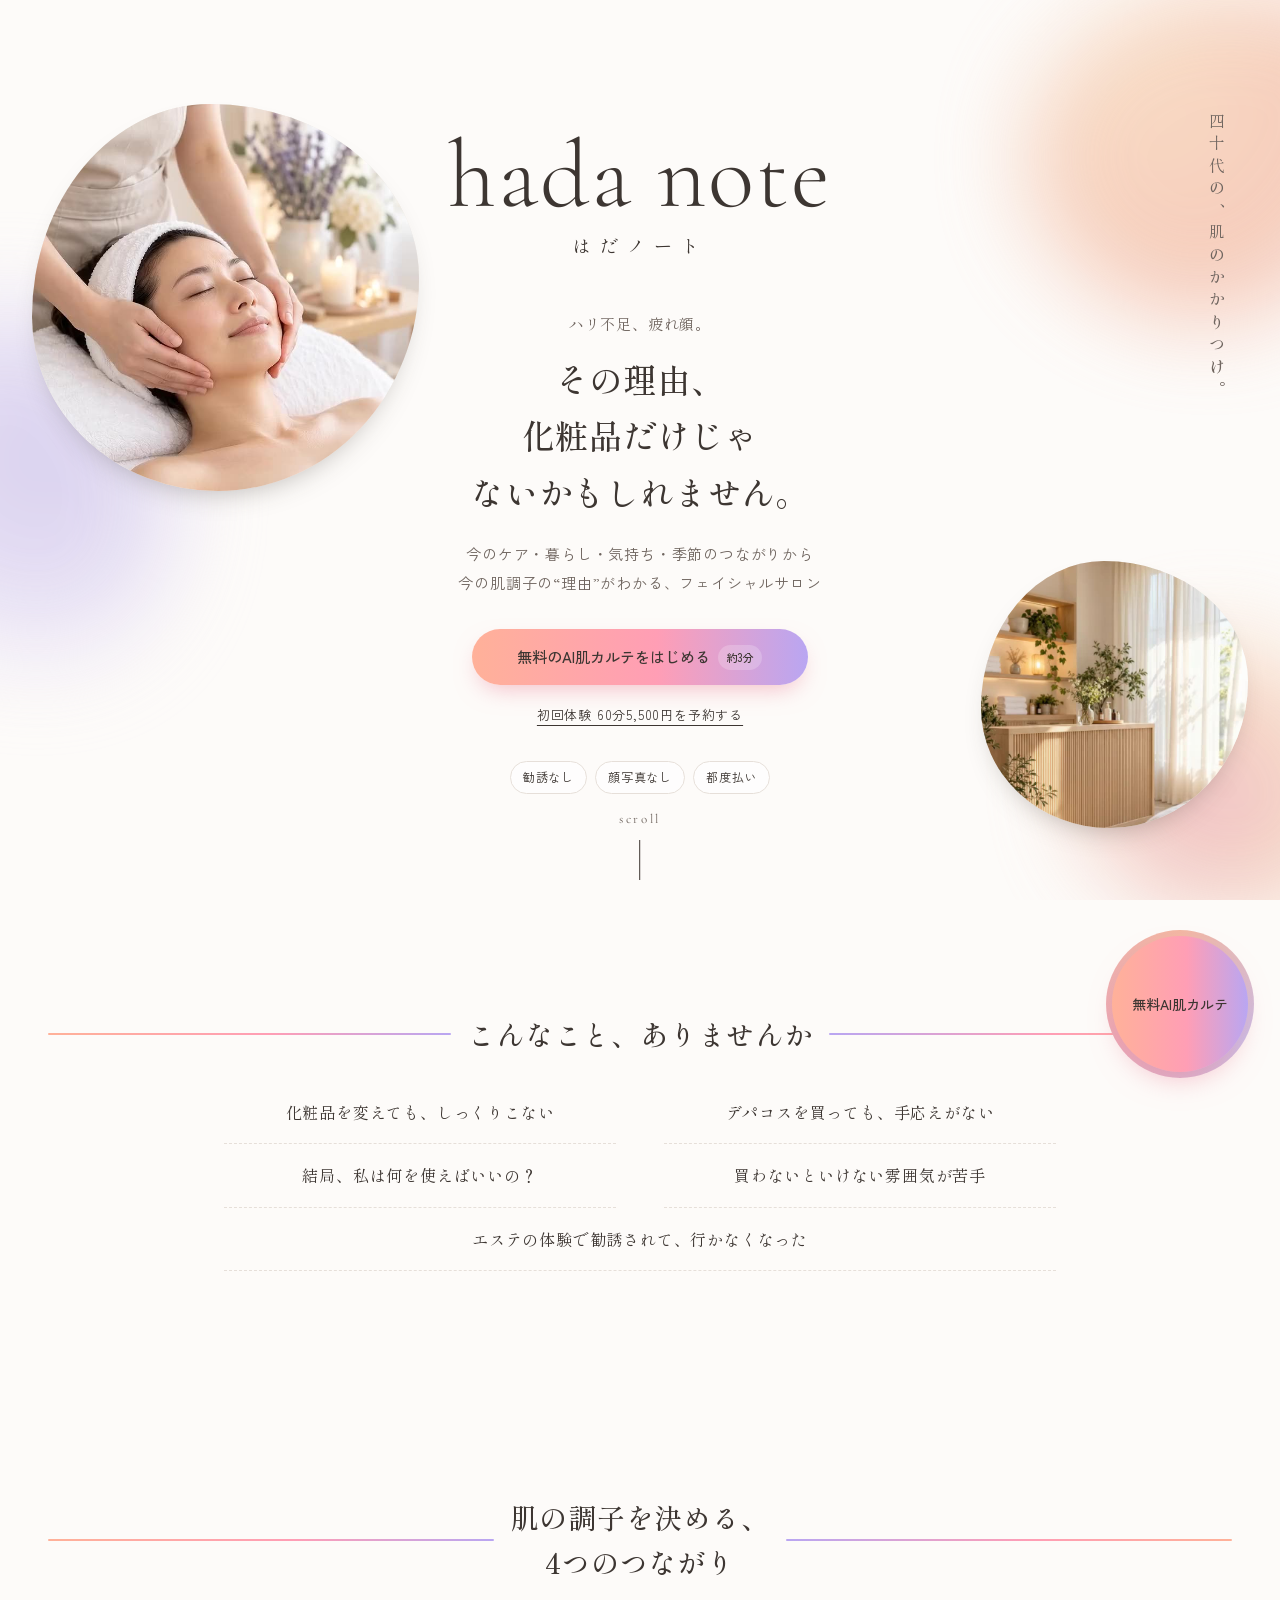
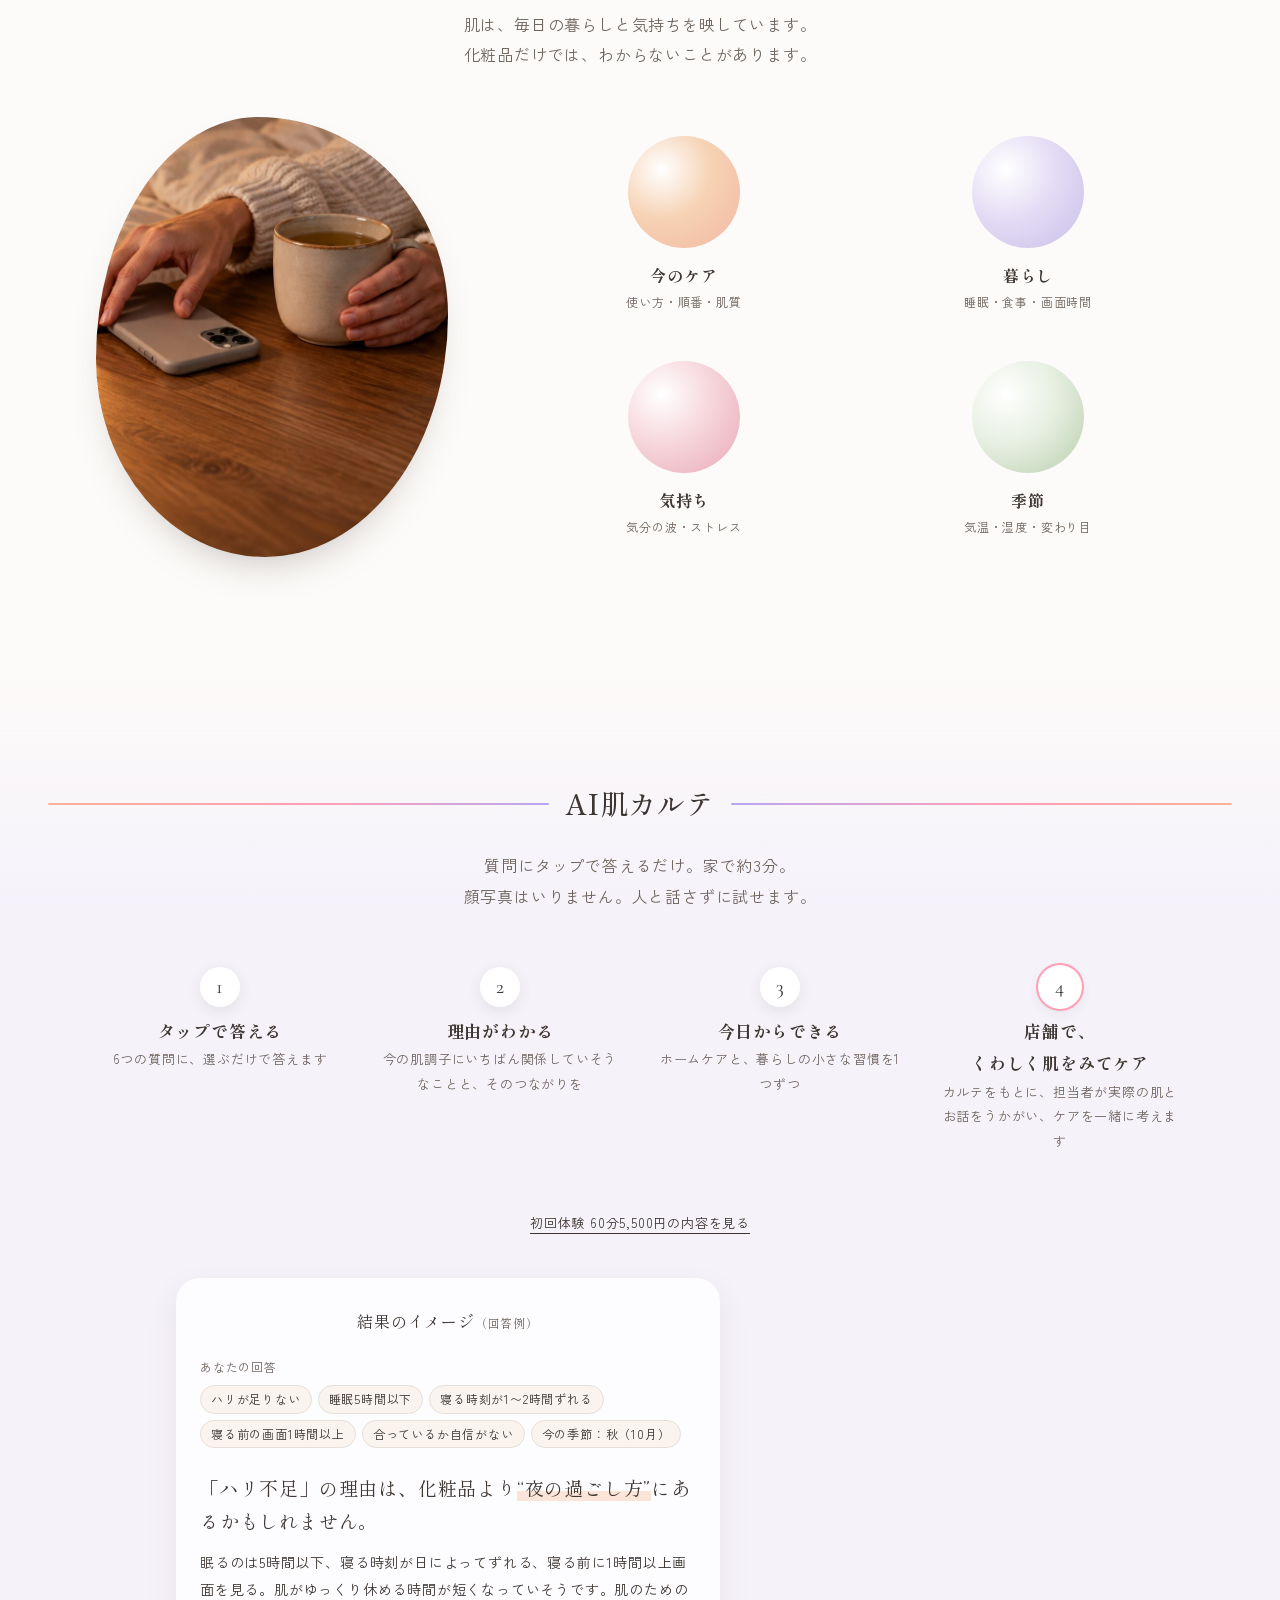
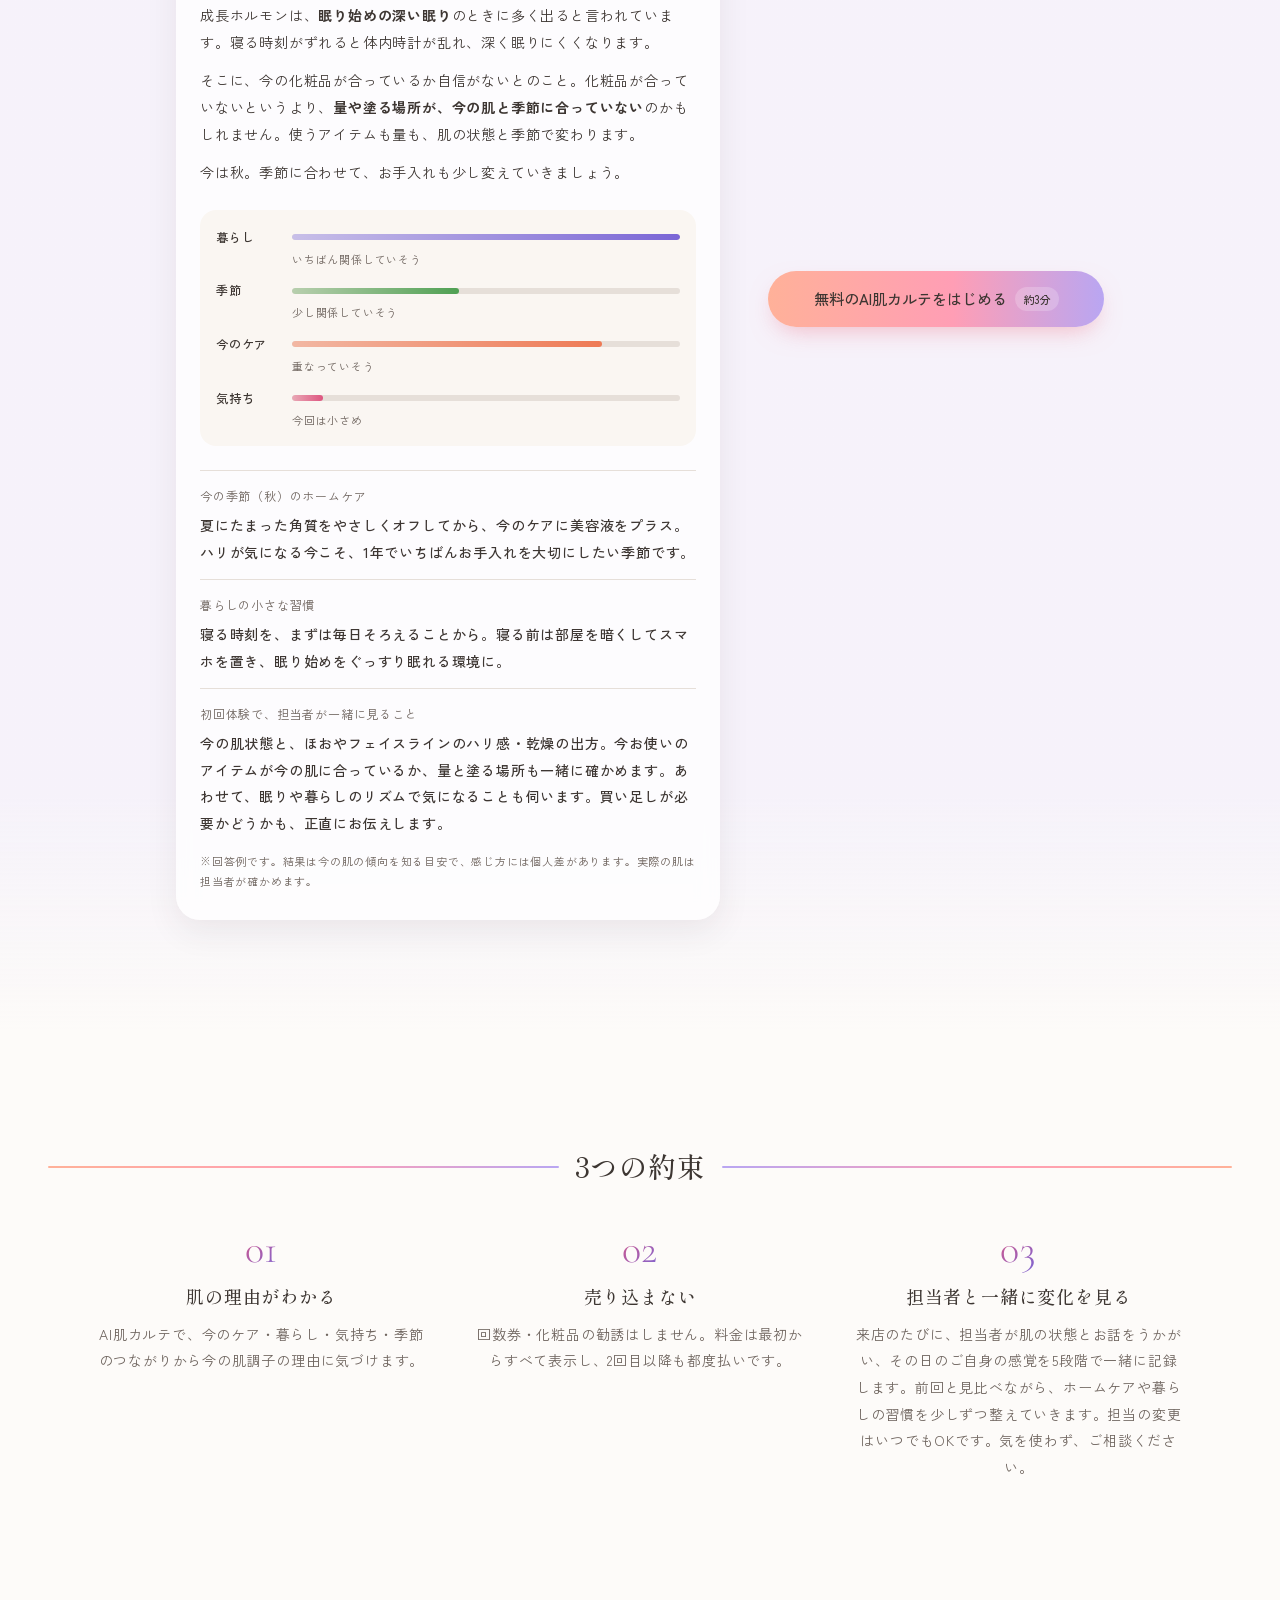
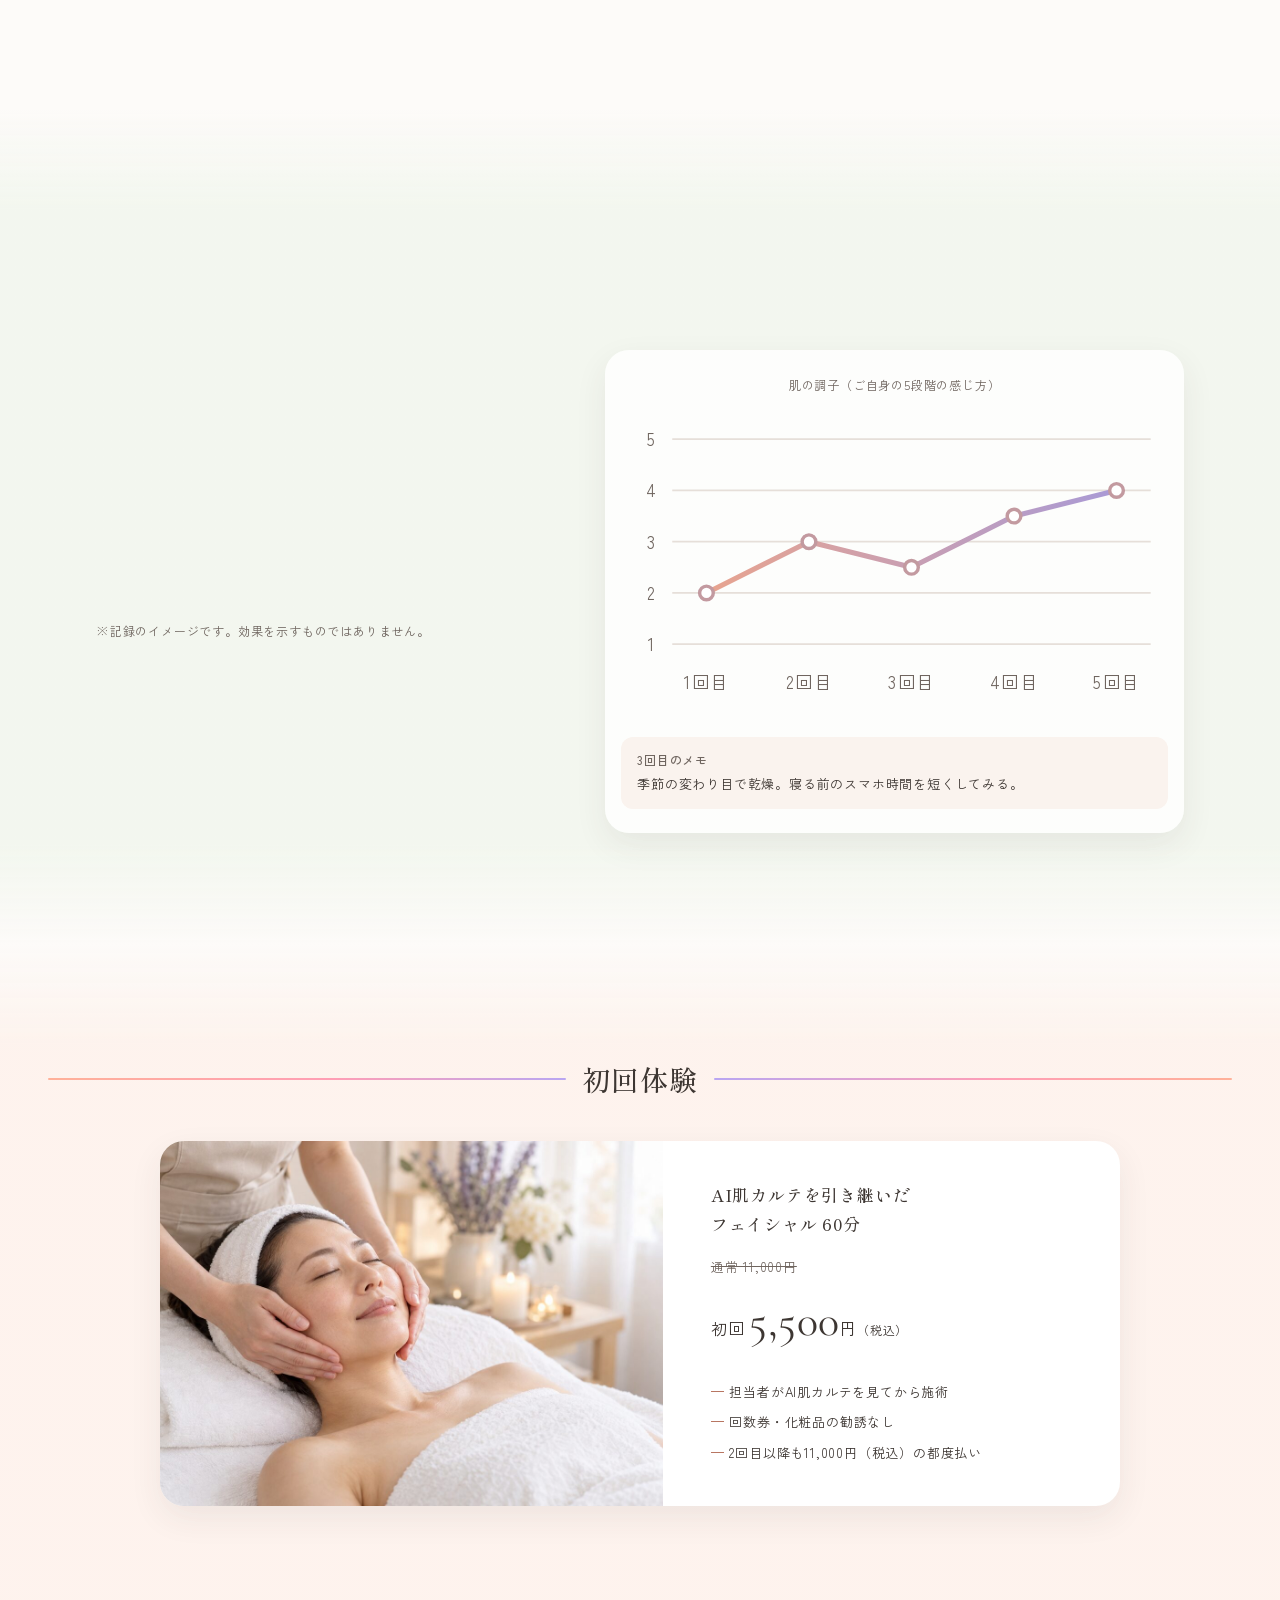
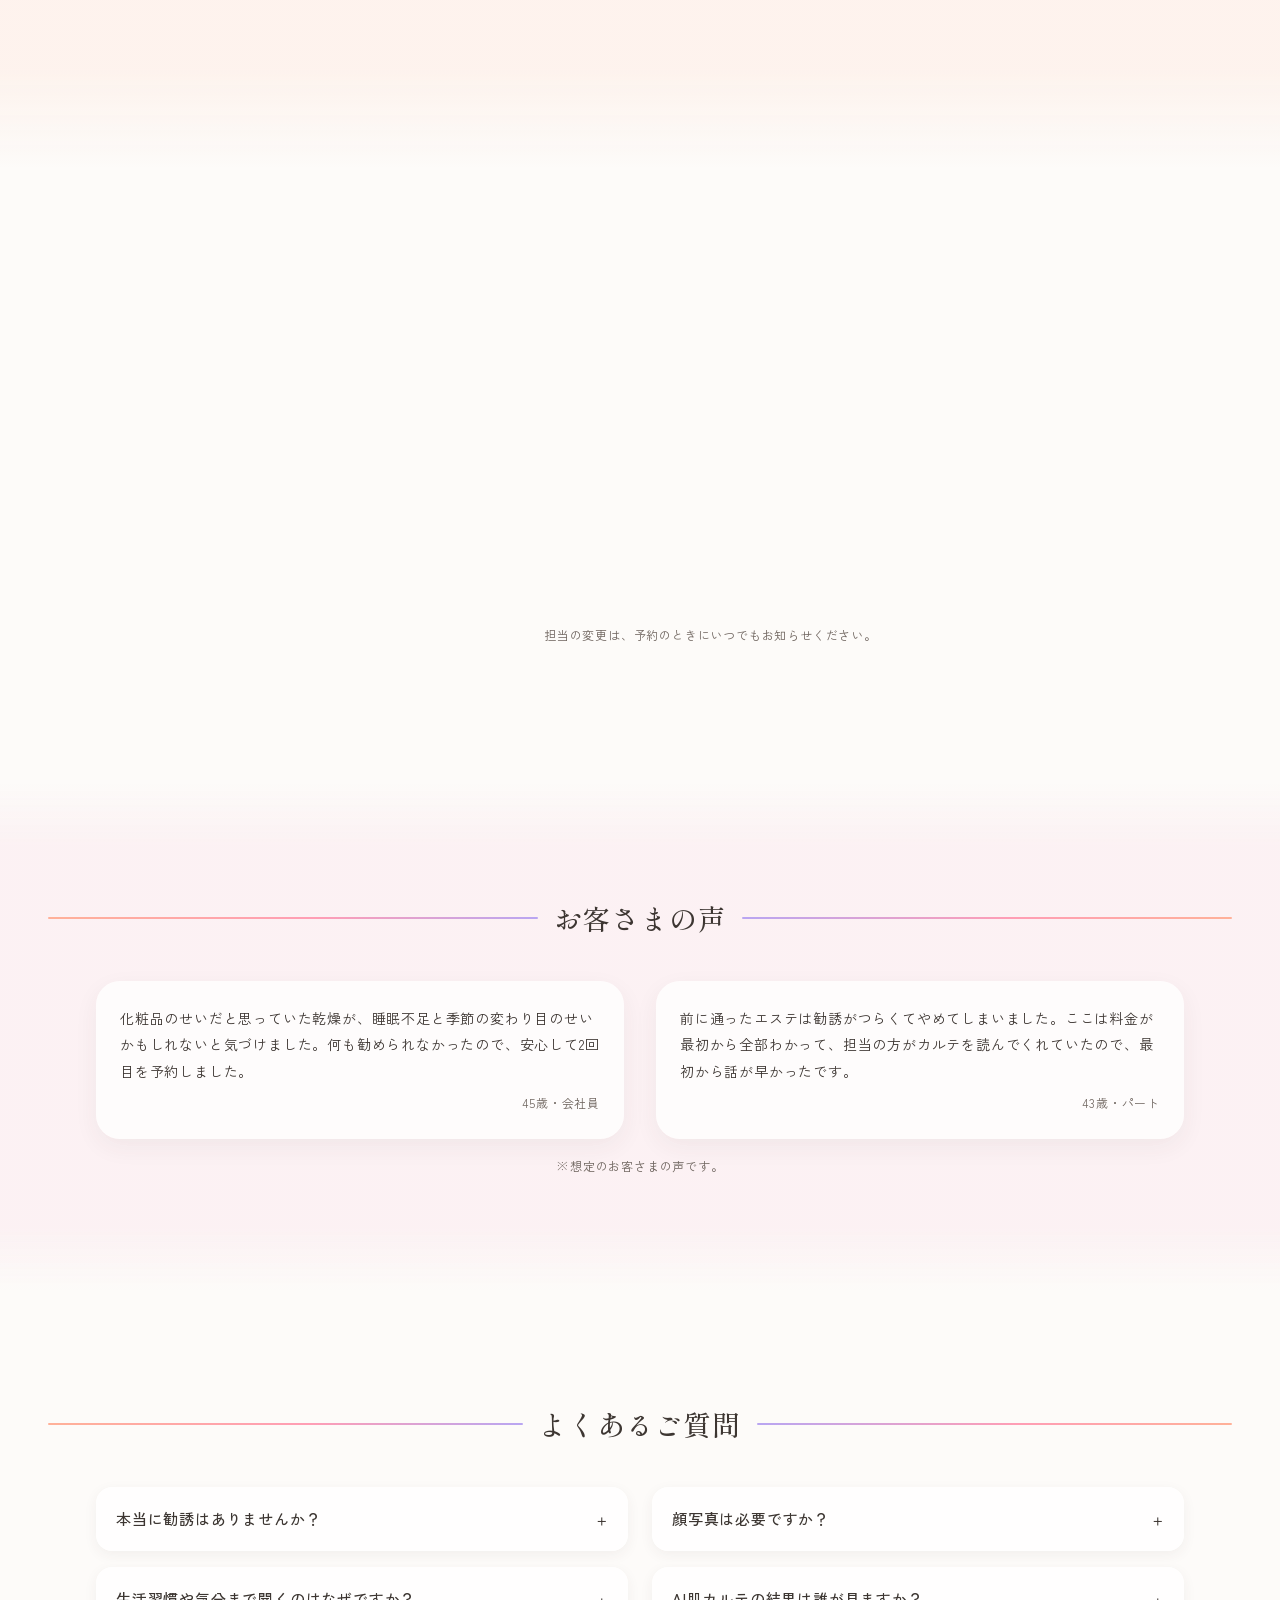
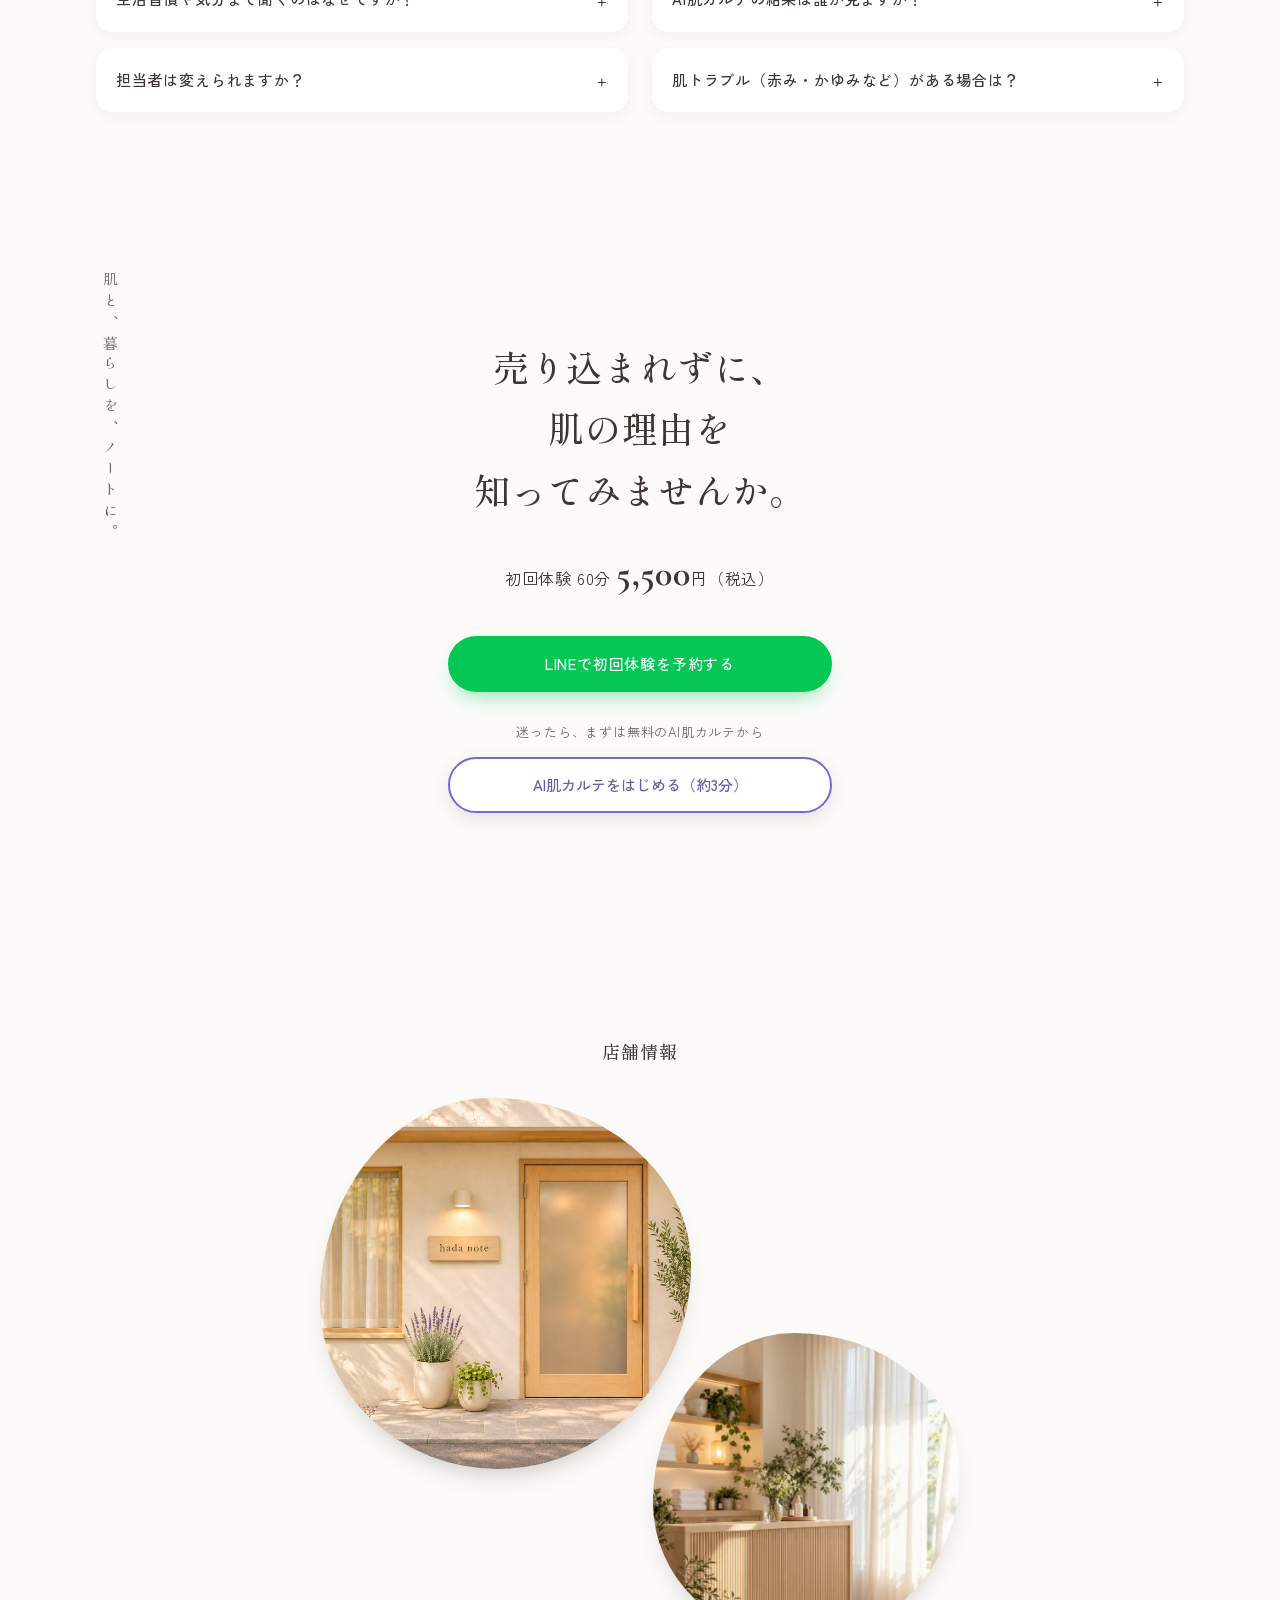
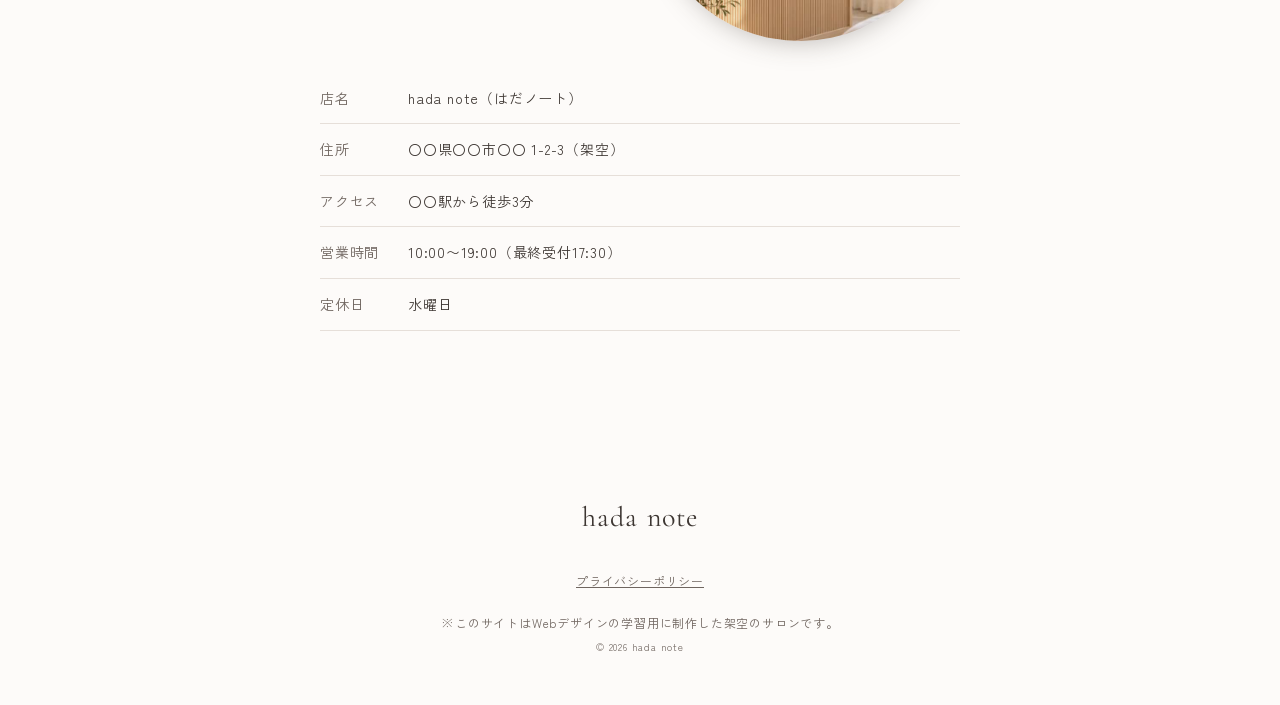
==== commit 3f2ca251: "AI肌カルテに「4 店舗でくわしく肌をみてケア」を追加、3つの約束03を詳しくして肌の記録へつなぐ、店舗情報に外観と店内の写真を丸く重ねて追加 Co-Authored-By: Claude Sonne" ====
--- a/index.html
+++ b/index.html
@@ -201,7 +201,10 @@
         <li class="fade-in"><span>1</span><b>タップで答える</b><p>6つの質問に、選ぶだけで答えます</p></li>
         <li class="fade-in"><span>2</span><b>理由がわかる</b><p>今の肌調子にいちばん関係していそうなことと、そのつながりを</p></li>
         <li class="fade-in"><span>3</span><b>今日からできる</b><p>ホームケアと、暮らしの小さな習慣を1つずつ</p></li>
+        <!-- 4：カルテの先にある「来店」。家でわかった“理由”を、店舗で担当者が実際の肌で確かめる -->
+        <li class="fade-in step-store"><span>4</span><b>店舗で、<br>くわしく肌をみてケア</b><p>カルテをもとに、担当者が実際の肌とお話をうかがい、ケアを一緒に考えます</p></li>
       </ol>
+      <p class="steps-next fade-in"><a href="#menu" class="link-arrow" data-track="cta_karte_to_menu">初回体験 60分5,500円の内容を見る</a></p>
 
       <div class="pc-grid">
       <!-- 結果のイメージ：6つの質問への「回答例」から、理由をつなげて返す見本
@@ -257,8 +260,10 @@
       <ol class="promise-list">
         <li class="fade-in"><span class="promise-num">01</span><h3>肌の理由がわかる</h3><p>AI肌カルテで、今のケア・暮らし・気持ち・季節のつながりから今の肌調子の理由に気づけます。</p></li>
         <li class="fade-in"><span class="promise-num">02</span><h3>売り込まない</h3><p>回数券・化粧品の勧誘はしません。料金は最初からすべて表示し、2回目以降も都度払いです。</p></li>
-        <li class="fade-in"><span class="promise-num">03</span><h3>担当者と一緒に変化を見る</h3><p>来店のたびに変化を記録します。担当の変更はいつでもOKです。</p></li>
+        <li class="fade-in"><span class="promise-num">03</span><h3>担当者と一緒に変化を見る</h3><p>来店のたびに、担当者が肌の状態とお話をうかがい、その日のご自身の感覚を5段階で一緒に記録します。前回と見比べながら、ホームケアや暮らしの習慣を少しずつ整えていきます。担当の変更はいつでもOKです。気を使わず、ご相談ください。</p></li>
       </ol>
+      <!-- 03から、すぐ下の「肌の記録」セクションへつなぐ一文 -->
+      <p class="promise-bridge fade-in"><a href="#record">では、一緒に、どう記録していくのでしょう。</a></p>
     </section>
 
     <!-- =========================================================
@@ -266,7 +271,7 @@
          SVGの線が、画面に入ると左から描かれる（script.js → .is-drawn）
          数値は「ご自身で感じる肌の調子」の5段階。効果を示すものではないことを明記
          ========================================================= -->
-    <section class="section record">
+    <section class="section record" id="record">
       <h2 class="section-title fade-in"><span>担当者と一緒に、<br>肌の記録をつける</span></h2>
       <div class="pc-grid">
       <p class="section-text fade-in">AI肌カルテを担当者が引き継ぎ、来店のたびに記録。<br>「なんとなく」の変化を、一緒に見ていきます。</p>
@@ -368,6 +373,11 @@
     <!-- ⑬ 店舗情報（架空） -->
     <section class="section access">
       <h2 class="section-title small"><span>店舗情報</span></h2>
+      <!-- 店舗の写真（初めての来店でも安心できるように、外観と店内を見せる。丸く切り抜いて、少し重ねて表示。文字の説明は付けない） -->
+      <ul class="access-photos">
+        <li class="fade-in"><div class="ph"><img src="images/exterior.jpg" alt="hada noteの外観。木の扉と小さな看板、窓のカーテン、植物のある入り口" width="1200" height="675" loading="lazy"></div></li>
+        <li class="fade-in"><div class="ph"><img src="images/fv_salon.jpg" alt="店内の様子。窓からやわらかい光が入り、木のカウンターと植物がある" width="720" height="720" loading="lazy"></div></li>
+      </ul>
       <dl class="access-list">
         <dt>店名</dt><dd>hada note（はだノート）</dd>
         <dt>住所</dt><dd>〇〇県〇〇市〇〇 1-2-3（架空）</dd>
--- a/style.css
+++ b/style.css
@@ -125,6 +125,40 @@
 .fv-circle { width: 100%; height: 100%; border-radius: 46% 54% 52% 48% / 55% 45% 55% 45%; animation: morph 14s ease-in-out infinite; box-shadow: 0 14px 28px -14px rgba(61,54,50,.35); }
 .fv-bubble--sm .fv-circle { animation-delay: -7s; }   /* 形の変わるタイミングを大きい方とずらす */
 
+/* ---------- スマホ（〜767px）：ヘッダーを無くした分、FVを上に詰める ----------
+   目的：最初の画面(100svh)の中に、見出し・「AI肌カルテ」ボタン・予約リンクまで入れる。
+   svh = スマホのアドレスバーを除いた「見えている高さ」。丸の大きさを svh で決めるので、画面が低い端末ほど小さくなる */
+@media (max-width: 767px) {
+  .fv { padding: 2.25rem 1.5rem 1rem; }
+  .fv-vertical { top: 2.75rem; z-index: 1; }   /* 小さい丸が重なっても、縦書きの文字を前に出す */
+  .fv-logo { font-size: 3rem; }
+  .fv-logo span { margin-top: .5rem; font-size: .8125rem; }
+  /* ロゴは見た目だけ下げて、丸の上に少し重ねる（top は下の文字の位置を動かさない） */
+  .fv-logo { position: relative; z-index: 2; top: .75rem; text-shadow: 0 0 .75rem rgba(253,251,249,.85); }
+  /* 丸の大きさ・形・重なりは、前のFVと同じ（--s=19.5rem、左上に大、右下に小）。
+     margin-top をマイナスにして、丸をロゴの下に潜り込ませて上へ持ち上げる */
+  .fv-media { --s: clamp(15rem, min(46svh, 75vw), 26rem); margin-top: .25rem; }   /* 75vw = 画面幅に合わせて丸も大きくなる（幅が変わっても重なりが保たれる） */
+  .fv-bubble--lg { left: -1%; }
+  .fv-bubble--sm { right: 0%; }   /* 数字を増やすと小さい丸が左（中央）へ寄って、大きい丸との重なりが増える */
+  .fv-body { margin-top: 1rem; }
+  .fv-lead { font-size: .875rem; }
+  .fv-title { margin-top: .5rem; font-size: 1.375rem; line-height: 1.5; }
+  .fv-sub { margin: .75rem 0 1.25rem; font-size: .75rem; line-height: 1.65; }
+  .link-arrow { margin-top: 0; }
+  .badges { margin-top: .5rem; }
+  .scroll { display: none; }   /* ボタンが最初から見えるので「scroll」の合図は不要 */
+}
+/* 画面がとくに低いスマホ（見えている高さ 620px 以下）：補足の2行を省いて、ボタンを最初の画面に残す */
+@media (max-width: 767px) and (max-height: 620px) {
+  .fv { padding-top: 1.25rem; }
+  .fv-logo { font-size: 2.5rem; }
+  .fv-logo span { margin-top: .25rem; }
+  .fv-logo { top: 1.25rem; }
+  .fv-title { font-size: 1.25rem; }
+  .fv-sub { display: none; }
+  .fv-body .btn { margin-top: 1rem; }
+}
+
 /* ---------- ボタン（肌idのような、白くて丸い、影のついたボタン） ---------- */
 .btn {
   display: flex; align-items: center; justify-content: center; gap: 0.5rem;
@@ -198,6 +232,9 @@
 .steps span { display: inline-grid; place-items: center; width: 2.5rem; height: 2.5rem; border-radius: 50%; font-family: var(--f-en); font-size: 1.25rem; background: #fff; box-shadow: 0 4px 14px rgba(61,54,50,.1); }
 .steps b { display: block; margin-top: 0.5rem; font-family: var(--f-mincho); font-size: 1.0625rem; }
 .steps p { font-size: 0.8125rem; color: var(--c-muted); }
+/* 4：店舗。ほかの3つ（家でできること）と区別するため、数字の丸にグラデーションの縁をつける */
+.steps .step-store span { box-shadow: 0 0 0 2px #fff, 0 0 0 4px #ff9eb5, 0 4px 14px rgba(61,54,50,.12); }
+.steps-next { margin: -1rem 0 2rem; text-align: center; }
 .result-card { margin-bottom: 2.5rem; padding: 1.75rem 1.5rem; border-radius: 1.5rem; background: rgba(255,255,255,.75); -webkit-backdrop-filter: blur(10px); backdrop-filter: blur(10px); box-shadow: 0 12px 32px rgba(61,54,50,.08); }
 .result-head { font-family: var(--f-mincho); text-align: center; margin-bottom: 1.25rem; }
 .result-head small { font-size: 0.75rem; color: var(--c-muted); }
@@ -254,6 +291,10 @@
 .promise-num { font-family: var(--f-en); font-size: 2.5rem; font-weight: 300; line-height: 1; background: linear-gradient(135deg, var(--c-mind-vivid), var(--c-life-vivid)); -webkit-background-clip: text; background-clip: text; color: transparent; }
 .promise-list h3 { margin-top: 0.5rem; font-family: var(--f-mincho); font-weight: 500; font-size: 1.125rem; }
 .promise-list p { margin-top: 0.5rem; font-size: 0.875rem; color: var(--c-muted); text-align: left; }
+/* 03から下の「肌の記録」へつなぐ一文（細い線がのびて、下向きの矢印になる） */
+.promise-bridge { margin-top: 2.5rem; text-align: center; font-family: var(--f-mincho); font-size: 0.9375rem; }
+.promise-bridge a { text-decoration: none; }
+.promise-bridge a::after { content: ""; display: block; width: 1px; height: 2.25rem; margin: 0.75rem auto 0; background: linear-gradient(var(--c-text), transparent); }
 
 /* ---------- 初回体験 ---------- */
 .menu-card { margin-top: 2.5rem; padding-bottom: 1.75rem; border-radius: 1.5rem; overflow: hidden; background: #fff; box-shadow: 0 12px 32px rgba(61,54,50,.08); text-align: center; }
@@ -301,6 +342,14 @@
 .reserve-sub { margin: 1.75rem 0 0.75rem; font-size: 0.8125rem; color: var(--c-muted); }
 
 /* ---------- 店舗情報・フッター ---------- */
+/* 店舗の写真：FVの丸と同じ、少しゆがんだ丸（形はゆっくり変わる）。外観を左、店内を右にずらして、少し重ねる */
+.access-photos { margin-top: 2rem; display: grid; }
+.access-photos li:nth-child(1) { width: 58%; }
+.access-photos li:nth-child(2) { position: relative; z-index: 1; width: 48%; margin: -8.5rem 0 0 auto; }   /* マイナスの margin-top で、外観の丸に少し重ねる */
+.access-photos .ph { aspect-ratio: 1 / 1; border-radius: 46% 54% 52% 48% / 55% 45% 55% 45%; animation: morph 14s ease-in-out infinite; box-shadow: 0 14px 28px -14px rgba(61,54,50,.35); }
+.access-photos li:nth-child(2) .ph { animation-delay: -7s; }   /* 形の変わるタイミングを外観とずらす */
+.access-photos img { width: 100%; height: 100%; object-fit: cover; }
+.access-photos li:nth-child(1) img { object-position: 62% 50%; }   /* 外観は16:9を正方形に切り取るので、看板とドアが中央に来る位置にする */
 .access-list { margin-top: 2rem; display: grid; grid-template-columns: 5.5rem 1fr; font-size: 0.875rem; }
 .access-list dt, .access-list dd { padding: 0.75rem 0; border-bottom: 1px solid var(--c-line); }
 .access-list dt { color: var(--c-muted); }
@@ -375,8 +424,8 @@
     --s: clamp(22rem, 36vw, 36rem);   /* 1024pxで約23rem、1440pxで約32rem */
     position: absolute; inset: 0; height: auto; margin: 0; pointer-events: none;
   }
-  .fv-bubble--lg { top: 6.5rem; left: calc(var(--s) * -.03); }
-  .fv-bubble--sm { right: calc(var(--s) * -.02); bottom: 4.5rem; }
+  .fv-bubble--lg { top: 6.5rem; left: calc(var(--s) * .07); }
+  .fv-bubble--sm { right: calc(var(--s) * .07); bottom: 4.5rem; }
 
   /* 共感：2列 */
   .check-list { grid-template-columns: 1fr 1fr; column-gap: 3rem; max-width: 52rem; margin-inline: auto; }
@@ -393,7 +442,7 @@
   .orb { width: 7rem; height: 7rem; }
 
   /* AI肌カルテ：3ステップを横並び、結果イメージとボタンを横並び */
-  .steps { grid-template-columns: repeat(3, 1fr); gap: 2rem; margin: 3.5rem 0; }
+  .steps { grid-template-columns: repeat(4, 1fr); gap: 2rem; margin: 3.5rem 0; }
   .karte .pc-grid { display: grid; grid-template-columns: 1fr 21rem; gap: 3rem; align-items: center; max-width: 58rem; margin-inline: auto; }
   .result-card { margin: 0; }
 
@@ -440,6 +489,7 @@
   .reserve .btn { max-width: 24rem; }
   .reserve-vertical { left: var(--pc-side); font-size: 0.9375rem; }
 
+  .access-photos { max-width: 40rem; margin-inline: auto; }
   .access-list { max-width: 40rem; margin-inline: auto; }
   .footer { padding-bottom: 3rem; }
 
